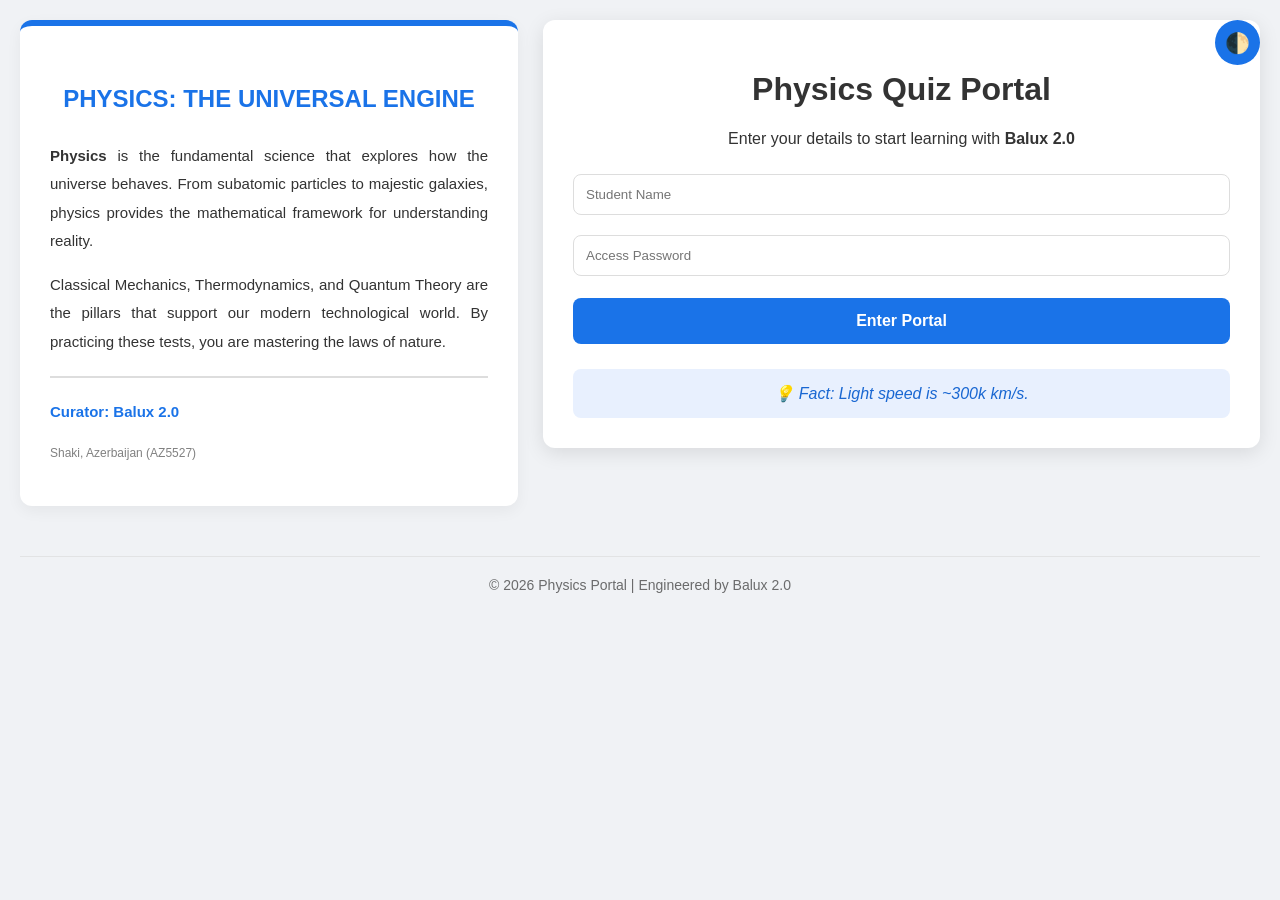
==== index.html @ 70d993e7 "index.html" ====
<!DOCTYPE html>
<html lang="en">
<head>
    <meta charset="UTF-8">
    <meta name="viewport" content="width=device-width, initial-scale=1.0">
    <title>Physics Education Portal | Interactive Learning by Balux 2.0</title>
    
    <!-- Google AdSense -->
    <script async src="https://pagead2.googlesyndication.com/pagead/js/adsbygoogle.js?client=ca-pub-9703596160659929" crossorigin="anonymous"></script>

    <style>
        :root { --bg: #f0f2f5; --container-bg: #ffffff; --text: #333; --primary: #1a73e8; --card: #f8f9fa; --border: #ddd; --success: #2e7d32; --danger: #d32f2f; }
        .dark-mode { --bg: #121212; --container-bg: #1e1e1e; --text: #e0e0e0; --primary: #8ab4f8; --card: #2d2d2d; --border: #444; }

        body { font-family: 'Segoe UI', Tahoma, Geneva, Verdana, sans-serif; margin: 0; background-color: var(--bg); color: var(--text); display: flex; flex-direction: column; align-items: center; padding: 20px; transition: 0.3s; }
        
        .main-wrapper { display: flex; flex-direction: row; gap: 25px; max-width: 1300px; width: 100%; align-items: flex-start; }
        
        /* Genişləndirilmiş sidebar */
        .essay-sidebar { flex: 1.2; background: var(--container-bg); padding: 30px; border-radius: 12px; box-shadow: 0 5px 15px rgba(0,0,0,0.05); border-top: 6px solid var(--primary); font-size: 15px; line-height: 1.9; text-align: justify; }
        .essay-sidebar h2 { color: var(--primary); font-size: 24px; text-align: center; margin-bottom: 20px; text-transform: uppercase; }

        .container { flex: 1.8; background: var(--container-bg); padding: 30px; border-radius: 12px; box-shadow: 0 5px 20px rgba(0,0,0,0.1); text-align: center; }

        @media (max-width: 1000px) { .main-wrapper { flex-direction: column; } .essay-sidebar, .container { width: 100%; } }

        input, select { width: 100%; padding: 12px; margin: 10px 0; border: 1px solid var(--border); border-radius: 8px; box-sizing: border-box; background: var(--container-bg); color: var(--text); }
        .btn-style { width: 100%; padding: 14px; border: none; border-radius: 8px; cursor: pointer; font-weight: bold; margin-top: 12px; transition: 0.3s; font-size: 16px; }
        .btn-primary { background-color: var(--primary); color: white; }
        .btn-danger { background-color: var(--danger) !important; color: white; }
        .btn-success { background-color: var(--success) !important; color: white; }
        
        .btn-dark { position: fixed; top: 20px; right: 20px; width: 45px; height: 45px; border-radius: 50%; border: none; cursor: pointer; background: var(--primary); color: white; font-size: 20px; z-index: 1001; }

        /* Variantların düzəldilmiş dizaynı */
        .question { background: var(--card); padding: 20px; border-radius: 10px; margin-bottom: 20px; border-left: 5px solid var(--primary); text-align: left; }
        .option-row { display: block; position: relative; padding: 12px 15px 12px 45px; margin-bottom: 10px; cursor: pointer; border-radius: 8px; border: 1px solid var(--border); transition: 0.2s; background: var(--container-bg); }
        .option-row:hover { background: rgba(26, 115, 232, 0.05); border-color: var(--primary); }
        .option-row input { position: absolute; opacity: 0; cursor: pointer; height: 0; width: 0; }
        
        /* Custom radio düymə */
        .checkmark { position: absolute; top: 12px; left: 15px; height: 20px; width: 20px; background-color: #eee; border-radius: 50%; border: 1px solid #ccc; }
        .option-row:hover input ~ .checkmark { background-color: #ccc; }
        .option-row input:checked ~ .checkmark { background-color: var(--primary); border-color: var(--primary); }
        .checkmark:after { content: ""; position: absolute; display: none; left: 6px; top: 3px; width: 5px; height: 10px; border: solid white; border-width: 0 2px 2px 0; transform: rotate(45deg); }
        .option-row input:checked ~ .checkmark:after { display: block; }

        /* Nəticə rəngləri */
        .correct-opt { background-color: #c8e6c9 !important; border-color: var(--success) !important; color: #1b5e20 !important; }
        .wrong-opt { background-color: #ffcdd2 !important; border-color: var(--danger) !important; color: #b71c1c !important; }

        .daily-fact-box { margin-top: 25px; padding: 15px; background: #e8f0fe; border-radius: 8px; color: #1967d2; font-style: italic; }
        footer { margin-top: 50px; text-align: center; font-size: 14px; opacity: 0.7; padding: 20px 0; border-top: 1px solid var(--border); width: 100%; }
    </style>
</head>
<body>

<button class="btn-dark" onclick="toggleDarkMode()">🌓</button>

<div class="main-wrapper">
    <aside class="essay-sidebar">
        <h2>Physics: The Universal Engine</h2>
        <p><strong>Physics</strong> is the fundamental science that explores how the universe behaves. From subatomic particles to majestic galaxies, physics provides the mathematical framework for understanding reality.</p>
        <p>Classical Mechanics, Thermodynamics, and Quantum Theory are the pillars that support our modern technological world. By practicing these tests, you are mastering the laws of nature.</p>
        <hr style="border: 0.5px solid var(--border); margin: 20px 0;">
        <p style="font-weight: bold; color: var(--primary);">Curator: Balux 2.0</p>
        <p style="font-size: 12px; color: gray;">Shaki, Azerbaijan (AZ5527)</p>
    </aside>

    <main class="container">
        <div id="maintenanceMode" style="display:none; padding: 25px; border: 2px solid var(--danger); border-radius: 10px; background: #fff5f5; margin-bottom: 20px;">
            <h1 style="color: var(--danger);">System Maintenance</h1>
            <p>Access is restricted. Balux 2.0 is updating the database.</p>
        </div>

        <div id="loginSection">
            <h1>Physics Quiz Portal</h1>
            <p>Enter your details to start learning with <strong>Balux 2.0</strong></p>
            <input type="text" id="username" placeholder="Student Name">
            <input type="password" id="password" placeholder="Access Password">
            <button onclick="handleLogin()" class="btn-style btn-primary">Enter Portal</button>
            <div id="dailyFact" class="daily-fact-box">💡 Loading scientific fact...</div>
        </div>

        <div id="adminPanel" style="display:none;">
            <h2>Admin Dashboard</h2>
            <button id="siteToggleBtn" onclick="toggleSiteStatus()" class="btn-style">Syncing...</button>
            <table>
                <thead><tr><th>Student</th><th>Score</th><th>Date</th></tr></thead>
                <tbody id="resultsBody"></tbody>
            </table>
            <button onclick="location.reload()" class="btn-style">Log Out</button>
        </div>

        <div id="userPanel" style="display:none;">
            <h2 id="welcomeUser"></h2>
            <select id="classSelect" onchange="loadQuiz(this.value)">
                <option value="sinif7_fizika.json">7th Grade Physics</option>
                <option value="sinif8_fizika.json">8th Grade Physics</option>
            </select>
            <div id="quizArea"></div>
            <button id="finishBtn" onclick="finishQuiz()" class="btn-style btn-primary" style="display:none;">Submit Answers</button>
            <div id="userResult"></div>
            <button onclick="location.reload()" class="btn-style">Exit</button>
        </div>
    </main>
</div>

<footer>© 2026 Physics Portal | Engineered by Balux 2.0</footer>

<script>
    const dbURL = "https://fizikatesti-7fb62-default-rtdb.firebaseio.com/";
    const facts = ["Light speed is ~300k km/s.", "Sound is 4x faster in water than air.", "Absolute zero is -273.15°C."];
    let isSiteClosed = false, currentUser = "", currentQuizData = [];

    function setDailyFact() { document.getElementById('dailyFact').innerText = "💡 Fact: " + facts[Math.floor(Math.random() * facts.length)]; }

    async function updateStatusUI() {
        try {
            const r = await fetch(dbURL + "status.json");
            const data = await r.json();
            if (data !== null) isSiteClosed = data;
            const btn = document.getElementById('siteToggleBtn');
            if (btn) {
                btn.innerText = isSiteClosed ? "Open Site" : "Close Site (Maintenance)";
                btn.className = isSiteClosed ? "btn-style btn-success" : "btn-style btn-danger";
            }
        } catch (e) {}
    }

    async function toggleSiteStatus() {
        const nextStatus = !isSiteClosed;
        try {
            await fetch(dbURL + "status.json", { method: 'PUT', body: JSON.stringify(nextStatus) });
            isSiteClosed = nextStatus;
            updateStatusUI();
        } catch (e) { alert("Error!"); }
    }

    async function handleLogin() {
        const u = document.getElementById('username').value.trim(), p = document.getElementById('password').value;
        const r = await fetch(dbURL + "status.json"); isSiteClosed = await r.json();
        if (u === "ebalux" && p === "12345") {
            document.getElementById('loginSection').style.display = 'none';
            document.getElementById('adminPanel').style.display = 'block';
            updateStatusUI(); showAdmin();
        } else if (u !== "") {
            if (isSiteClosed) {
                document.getElementById('loginSection').style.display = 'none';
                document.getElementById('maintenanceMode').style.display = 'block';
            } else {
                currentUser = u;
                document.getElementById('loginSection').style.display = 'none';
                document.getElementById('userPanel').style.display = 'block';
                document.getElementById('welcomeUser').innerText = "Welcome, " + u;
                loadQuiz("sinif7_fizika.json");
            }
        }
    }

    async function showAdmin() {
        const r = await fetch(dbURL + "results.json"), d = await r.json(), b = document.getElementById('resultsBody');
        b.innerHTML = ""; if(d) Object.keys(d).reverse().forEach(k => {
            b.innerHTML += `<tr><td>${d[k].name}</td><td>${d[k].score}</td><td>${d[k].date}</td></tr>`;
        });
    }

    function loadQuiz(file) {
        fetch(file).then(r => r.json()).then(data => {
            currentQuizData = data;
            document.getElementById('quizArea').innerHTML = data.map((q, i) => `
                <div class="question">
                    <p><strong>Q${i+1}:</strong> ${q.question}</p>
                    ${q.options.map((opt, oi) => `
                        <label class="option-row" id="l-q${i}-o${oi}">
                            <input type="radio" name="q${i}" value="${opt}">
                            <span class="checkmark"></span>
                            ${opt}
                        </label>`).join('')}
                </div>`).join('');
            document.getElementById('finishBtn').style.display = 'block';
        });
    }

    async function finishQuiz() {
        let correct = 0;
        currentQuizData.forEach((q, i) => {
            const sel = document.querySelector(`input[name="q${i}"]:checked`);
            q.options.forEach((opt, oi) => {
                const lb = document.getElementById(`l-q${i}-o${oi}`);
                if (opt === q.correctAnswer) lb.classList.add('correct-opt');
                if (sel && sel.value === opt && sel.value !== q.correctAnswer) lb.classList.add('wrong-opt');
            });
            if (sel && sel.value === q.correctAnswer) correct++;
        });
        const res = correct + " / " + currentQuizData.length;
        document.getElementById('userResult').innerHTML = `<h3>Score: ${res}</h3>`;
        await fetch(dbURL + "results.json", { method: 'POST', body: JSON.stringify({ name: currentUser, score: res, date: new Date().toLocaleString() }) });
        document.getElementById('finishBtn').style.display = 'none';
    }

    function toggleDarkMode() { document.body.classList.toggle('dark-mode'); }
    setDailyFact(); updateStatusUI();
</script>
</body>
</html>
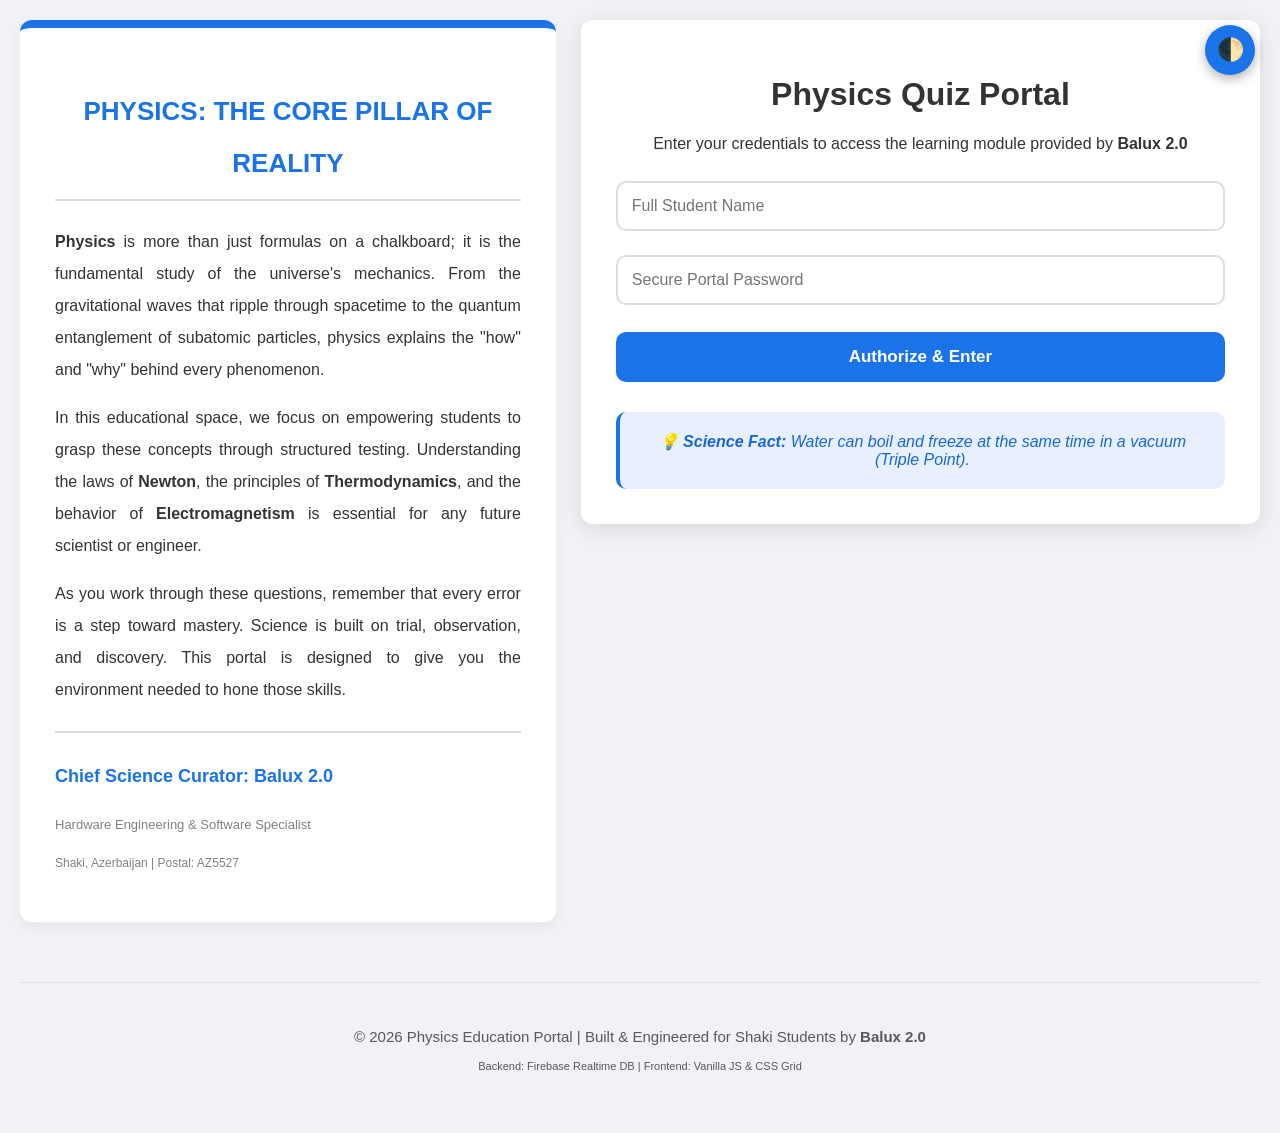
==== commit bf35b90d: "index.html" ====
--- a/index.html
+++ b/index.html
@@ -9,48 +9,214 @@
     <script async src="https://pagead2.googlesyndication.com/pagead/js/adsbygoogle.js?client=ca-pub-9703596160659929" crossorigin="anonymous"></script>
 
     <style>
-        :root { --bg: #f0f2f5; --container-bg: #ffffff; --text: #333; --primary: #1a73e8; --card: #f8f9fa; --border: #ddd; --success: #2e7d32; --danger: #d32f2f; }
-        .dark-mode { --bg: #121212; --container-bg: #1e1e1e; --text: #e0e0e0; --primary: #8ab4f8; --card: #2d2d2d; --border: #444; }
-
-        body { font-family: 'Segoe UI', Tahoma, Geneva, Verdana, sans-serif; margin: 0; background-color: var(--bg); color: var(--text); display: flex; flex-direction: column; align-items: center; padding: 20px; transition: 0.3s; }
-        
-        .main-wrapper { display: flex; flex-direction: row; gap: 25px; max-width: 1300px; width: 100%; align-items: flex-start; }
-        
-        /* Genişləndirilmiş sidebar */
-        .essay-sidebar { flex: 1.2; background: var(--container-bg); padding: 30px; border-radius: 12px; box-shadow: 0 5px 15px rgba(0,0,0,0.05); border-top: 6px solid var(--primary); font-size: 15px; line-height: 1.9; text-align: justify; }
-        .essay-sidebar h2 { color: var(--primary); font-size: 24px; text-align: center; margin-bottom: 20px; text-transform: uppercase; }
-
-        .container { flex: 1.8; background: var(--container-bg); padding: 30px; border-radius: 12px; box-shadow: 0 5px 20px rgba(0,0,0,0.1); text-align: center; }
-
-        @media (max-width: 1000px) { .main-wrapper { flex-direction: column; } .essay-sidebar, .container { width: 100%; } }
-
-        input, select { width: 100%; padding: 12px; margin: 10px 0; border: 1px solid var(--border); border-radius: 8px; box-sizing: border-box; background: var(--container-bg); color: var(--text); }
-        .btn-style { width: 100%; padding: 14px; border: none; border-radius: 8px; cursor: pointer; font-weight: bold; margin-top: 12px; transition: 0.3s; font-size: 16px; }
+        :root { 
+            --bg: #f0f2f5; 
+            --container-bg: #ffffff; 
+            --text: #333; 
+            --primary: #1a73e8; 
+            --card: #f8f9fa; 
+            --border: #ddd; 
+            --success: #2e7d32; 
+            --danger: #d32f2f; 
+        }
+        .dark-mode { 
+            --bg: #121212; 
+            --container-bg: #1e1e1e; 
+            --text: #e0e0e0; 
+            --primary: #8ab4f8; 
+            --card: #2d2d2d; 
+            --border: #444; 
+        }
+
+        body { 
+            font-family: 'Segoe UI', Tahoma, Geneva, Verdana, sans-serif; 
+            margin: 0; 
+            background-color: var(--bg); 
+            color: var(--text); 
+            display: flex; 
+            flex-direction: column; 
+            align-items: center; 
+            padding: 20px; 
+            transition: 0.3s; 
+        }
+        
+        .main-wrapper { 
+            display: flex; 
+            flex-direction: row; 
+            gap: 25px; 
+            max-width: 1400px; 
+            width: 100%; 
+            align-items: flex-start; 
+        }
+        
+        /* Uzadılmış Sidebar Paneli */
+        .essay-sidebar { 
+            flex: 1.3; 
+            background: var(--container-bg); 
+            padding: 35px; 
+            border-radius: 12px; 
+            box-shadow: 0 5px 15px rgba(0,0,0,0.05); 
+            border-top: 8px solid var(--primary); 
+            font-size: 16px; 
+            line-height: 2.0; 
+            text-align: justify; 
+        }
+        .essay-sidebar h2 { 
+            color: var(--primary); 
+            font-size: 26px; 
+            text-align: center; 
+            margin-bottom: 25px; 
+            text-transform: uppercase; 
+            border-bottom: 2px solid var(--border);
+            padding-bottom: 10px;
+        }
+
+        .container { 
+            flex: 1.7; 
+            background: var(--container-bg); 
+            padding: 35px; 
+            border-radius: 12px; 
+            box-shadow: 0 5px 25px rgba(0,0,0,0.1); 
+            text-align: center; 
+        }
+
+        @media (max-width: 1100px) { 
+            .main-wrapper { flex-direction: column; align-items: center; } 
+            .essay-sidebar, .container { width: 100%; box-sizing: border-box; } 
+        }
+
+        input, select { 
+            width: 100%; 
+            padding: 14px; 
+            margin: 12px 0; 
+            border: 2px solid var(--border); 
+            border-radius: 10px; 
+            box-sizing: border-box; 
+            background: var(--container-bg); 
+            color: var(--text); 
+            font-size: 16px;
+        }
+        .btn-style { 
+            width: 100%; 
+            padding: 15px; 
+            border: none; 
+            border-radius: 10px; 
+            cursor: pointer; 
+            font-weight: bold; 
+            margin-top: 15px; 
+            transition: 0.3s; 
+            font-size: 17px; 
+        }
         .btn-primary { background-color: var(--primary); color: white; }
+        .btn-primary:hover { background-color: #1557b0; }
         .btn-danger { background-color: var(--danger) !important; color: white; }
         .btn-success { background-color: var(--success) !important; color: white; }
         
-        .btn-dark { position: fixed; top: 20px; right: 20px; width: 45px; height: 45px; border-radius: 50%; border: none; cursor: pointer; background: var(--primary); color: white; font-size: 20px; z-index: 1001; }
-
-        /* Variantların düzəldilmiş dizaynı */
-        .question { background: var(--card); padding: 20px; border-radius: 10px; margin-bottom: 20px; border-left: 5px solid var(--primary); text-align: left; }
-        .option-row { display: block; position: relative; padding: 12px 15px 12px 45px; margin-bottom: 10px; cursor: pointer; border-radius: 8px; border: 1px solid var(--border); transition: 0.2s; background: var(--container-bg); }
-        .option-row:hover { background: rgba(26, 115, 232, 0.05); border-color: var(--primary); }
-        .option-row input { position: absolute; opacity: 0; cursor: pointer; height: 0; width: 0; }
-        
-        /* Custom radio düymə */
-        .checkmark { position: absolute; top: 12px; left: 15px; height: 20px; width: 20px; background-color: #eee; border-radius: 50%; border: 1px solid #ccc; }
-        .option-row:hover input ~ .checkmark { background-color: #ccc; }
-        .option-row input:checked ~ .checkmark { background-color: var(--primary); border-color: var(--primary); }
-        .checkmark:after { content: ""; position: absolute; display: none; left: 6px; top: 3px; width: 5px; height: 10px; border: solid white; border-width: 0 2px 2px 0; transform: rotate(45deg); }
+        .btn-dark { 
+            position: fixed; 
+            top: 25px; 
+            right: 25px; 
+            width: 50px; 
+            height: 50px; 
+            border-radius: 50%; 
+            border: none; 
+            cursor: pointer; 
+            background: var(--primary); 
+            color: white; 
+            font-size: 22px; 
+            z-index: 1001; 
+            box-shadow: 0 4px 12px rgba(0,0,0,0.3);
+        }
+
+        /* Sualların və Variantların Görünüşü */
+        .question { 
+            background: var(--card); 
+            padding: 25px; 
+            border-radius: 12px; 
+            margin-bottom: 25px; 
+            border-left: 6px solid var(--primary); 
+            text-align: left; 
+            box-shadow: 0 2px 8px rgba(0,0,0,0.05);
+        }
+        .option-row { 
+            display: block; 
+            position: relative; 
+            padding: 15px 15px 15px 50px; 
+            margin-bottom: 12px; 
+            cursor: pointer; 
+            border-radius: 10px; 
+            border: 2px solid var(--border); 
+            transition: 0.2s all ease; 
+            background: var(--container-bg); 
+            font-size: 16px;
+        }
+        .option-row:hover { 
+            background: rgba(26, 115, 232, 0.08); 
+            border-color: var(--primary); 
+        }
+        .option-row input { 
+            position: absolute; 
+            opacity: 0; 
+            cursor: pointer; 
+        }
+        
+        .checkmark { 
+            position: absolute; 
+            top: 15px; 
+            left: 15px; 
+            height: 22px; 
+            width: 22px; 
+            background-color: #eee; 
+            border-radius: 50%; 
+            border: 2px solid #ccc; 
+        }
+        .option-row input:checked ~ .checkmark { 
+            background-color: var(--primary); 
+            border-color: var(--primary); 
+        }
+        .checkmark:after { 
+            content: ""; 
+            position: absolute; 
+            display: none; 
+            left: 7px; 
+            top: 3px; 
+            width: 5px; 
+            height: 10px; 
+            border: solid white; 
+            border-width: 0 2px 2px 0; 
+            transform: rotate(45deg); 
+        }
         .option-row input:checked ~ .checkmark:after { display: block; }
 
         /* Nəticə rəngləri */
-        .correct-opt { background-color: #c8e6c9 !important; border-color: var(--success) !important; color: #1b5e20 !important; }
+        .correct-opt { background-color: #c8e6c9 !important; border-color: var(--success) !important; color: #1b5e20 !important; font-weight: bold; }
         .wrong-opt { background-color: #ffcdd2 !important; border-color: var(--danger) !important; color: #b71c1c !important; }
 
-        .daily-fact-box { margin-top: 25px; padding: 15px; background: #e8f0fe; border-radius: 8px; color: #1967d2; font-style: italic; }
-        footer { margin-top: 50px; text-align: center; font-size: 14px; opacity: 0.7; padding: 20px 0; border-top: 1px solid var(--border); width: 100%; }
+        .daily-fact-box { 
+            margin-top: 30px; 
+            padding: 20px; 
+            background: #e8f0fe; 
+            border-radius: 10px; 
+            color: #1967d2; 
+            font-style: italic; 
+            border-left: 4px solid var(--primary);
+            font-weight: 500;
+        }
+        .dark-mode .daily-fact-box { background: #174ea6; color: #e8f0fe; }
+
+        table { width: 100%; border-collapse: collapse; margin-top: 25px; background: var(--card); border-radius: 10px; overflow: hidden; }
+        th, td { padding: 15px; border-bottom: 1px solid var(--border); text-align: left; }
+        th { background: var(--primary); color: white; }
+
+        footer { 
+            margin-top: 60px; 
+            text-align: center; 
+            font-size: 15px; 
+            opacity: 0.8; 
+            padding: 30px 0; 
+            border-top: 1px solid var(--border); 
+            width: 100%; 
+        }
     </style>
 </head>
 <body>
@@ -59,118 +225,181 @@
 
 <div class="main-wrapper">
     <aside class="essay-sidebar">
-        <h2>Physics: The Universal Engine</h2>
-        <p><strong>Physics</strong> is the fundamental science that explores how the universe behaves. From subatomic particles to majestic galaxies, physics provides the mathematical framework for understanding reality.</p>
-        <p>Classical Mechanics, Thermodynamics, and Quantum Theory are the pillars that support our modern technological world. By practicing these tests, you are mastering the laws of nature.</p>
-        <hr style="border: 0.5px solid var(--border); margin: 20px 0;">
-        <p style="font-weight: bold; color: var(--primary);">Curator: Balux 2.0</p>
-        <p style="font-size: 12px; color: gray;">Shaki, Azerbaijan (AZ5527)</p>
+        <h2>Physics: The Core Pillar of Reality</h2>
+        <p><strong>Physics</strong> is more than just formulas on a chalkboard; it is the fundamental study of the universe's mechanics. From the gravitational waves that ripple through spacetime to the quantum entanglement of subatomic particles, physics explains the "how" and "why" behind every phenomenon.</p>
+        
+        <p>In this educational space, we focus on empowering students to grasp these concepts through structured testing. Understanding the laws of <strong>Newton</strong>, the principles of <strong>Thermodynamics</strong>, and the behavior of <strong>Electromagnetism</strong> is essential for any future scientist or engineer.</p>
+        
+        <p>As you work through these questions, remember that every error is a step toward mastery. Science is built on trial, observation, and discovery. This portal is designed to give you the environment needed to hone those skills.</p>
+        
+        <hr style="border: 0.5px solid var(--border); margin: 25px 0;">
+        <p style="font-weight: bold; color: var(--primary); font-size: 18px;">Chief Science Curator: Balux 2.0</p>
+        <p style="font-size: 13px; color: gray;">Hardware Engineering & Software Specialist</p>
+        <p style="font-size: 12px; color: gray;">Shaki, Azerbaijan | Postal: AZ5527</p>
     </aside>
 
     <main class="container">
-        <div id="maintenanceMode" style="display:none; padding: 25px; border: 2px solid var(--danger); border-radius: 10px; background: #fff5f5; margin-bottom: 20px;">
-            <h1 style="color: var(--danger);">System Maintenance</h1>
-            <p>Access is restricted. Balux 2.0 is updating the database.</p>
+        <!-- Maintenance Mesajı -->
+        <div id="maintenanceMode" style="display:none; padding: 30px; border: 3px solid var(--danger); border-radius: 12px; background: #fff5f5; margin-bottom: 25px;">
+            <h1 style="color: var(--danger);">System Under Maintenance</h1>
+            <p>Access is temporarily restricted while <strong>Balux 2.0</strong> performs critical updates to the core database. Please try again shortly.</p>
         </div>
 
+        <!-- Login Bölməsi -->
         <div id="loginSection">
             <h1>Physics Quiz Portal</h1>
-            <p>Enter your details to start learning with <strong>Balux 2.0</strong></p>
-            <input type="text" id="username" placeholder="Student Name">
-            <input type="password" id="password" placeholder="Access Password">
-            <button onclick="handleLogin()" class="btn-style btn-primary">Enter Portal</button>
-            <div id="dailyFact" class="daily-fact-box">💡 Loading scientific fact...</div>
+            <p>Enter your credentials to access the learning module provided by <strong>Balux 2.0</strong></p>
+            <input type="text" id="username" placeholder="Full Student Name">
+            <input type="password" id="password" placeholder="Secure Portal Password">
+            <button onclick="handleLogin()" class="btn-style btn-primary">Authorize & Enter</button>
+            <div id="dailyFact" class="daily-fact-box">💡 Analyzing scientific logs...</div>
         </div>
 
+        <!-- Admin Paneli -->
         <div id="adminPanel" style="display:none;">
-            <h2>Admin Dashboard</h2>
-            <button id="siteToggleBtn" onclick="toggleSiteStatus()" class="btn-style">Syncing...</button>
-            <table>
-                <thead><tr><th>Student</th><th>Score</th><th>Date</th></tr></thead>
-                <tbody id="resultsBody"></tbody>
-            </table>
-            <button onclick="location.reload()" class="btn-style">Log Out</button>
+            <h2>Administrator Dashboard</h2>
+            <p>Control site visibility and monitor student results in real-time.</p>
+            <button id="siteToggleBtn" onclick="toggleSiteStatus()" class="btn-style">Connecting to Database...</button>
+            <div style="overflow-x:auto;">
+                <table>
+                    <thead><tr><th>Student Name</th><th>Final Score</th><th>Completion Date</th></tr></thead>
+                    <tbody id="resultsBody"></tbody>
+                </table>
+            </div>
+            <button onclick="location.reload()" class="btn-style">System Log Out</button>
         </div>
 
+        <!-- User Paneli -->
         <div id="userPanel" style="display:none;">
             <h2 id="welcomeUser"></h2>
+            <p>Select your grade level to begin the physics evaluation:</p>
             <select id="classSelect" onchange="loadQuiz(this.value)">
-                <option value="sinif7_fizika.json">7th Grade Physics</option>
-                <option value="sinif8_fizika.json">8th Grade Physics</option>
+                <option value="sinif7_fizika.json">7th Grade Physics - General Mechanics</option>
+                <option value="sinif8_fizika.json">8th Grade Physics - Heat and Energy</option>
+                <option value="sinif9_fizika.json">9th Grade Physics - Waves and Optics</option>
             </select>
             <div id="quizArea"></div>
-            <button id="finishBtn" onclick="finishQuiz()" class="btn-style btn-primary" style="display:none;">Submit Answers</button>
+            <button id="finishBtn" onclick="finishQuiz()" class="btn-style btn-primary" style="display:none;">Finalize & Submit Answers</button>
             <div id="userResult"></div>
-            <button onclick="location.reload()" class="btn-style">Exit</button>
+            <button onclick="location.reload()" class="btn-style">Exit Portal</button>
         </div>
     </main>
 </div>
 
-<footer>© 2026 Physics Portal | Engineered by Balux 2.0</footer>
+<footer>
+    <p>© 2026 Physics Education Portal | Built & Engineered for Shaki Students by <strong>Balux 2.0</strong></p>
+    <p style="font-size: 11px;">Backend: Firebase Realtime DB | Frontend: Vanilla JS & CSS Grid</p>
+</footer>
 
 <script>
     const dbURL = "https://fizikatesti-7fb62-default-rtdb.firebaseio.com/";
-    const facts = ["Light speed is ~300k km/s.", "Sound is 4x faster in water than air.", "Absolute zero is -273.15°C."];
-    let isSiteClosed = false, currentUser = "", currentQuizData = [];
-
-    function setDailyFact() { document.getElementById('dailyFact').innerText = "💡 Fact: " + facts[Math.floor(Math.random() * facts.length)]; }
-
+    const scienceFacts = [
+        "Light travels at a staggering 299,792,458 meters per second in a vacuum.",
+        "A single bolt of lightning contains enough energy to toast 100,000 slices of bread.",
+        "Absolute zero (-273.15°C) is the point where all molecular motion stops.",
+        "Venus is the hottest planet in our solar system, with a surface temp of 462°C.",
+        "Water can boil and freeze at the same time in a vacuum (Triple Point).",
+        "If you were to fly to the nearest star at light speed, it would take 4.2 years."
+    ];
+
+    let isSiteClosed = false; 
+    let currentUser = "";
+    let currentQuizData = [];
+
+    // Günlük məlumatları təyin et
+    function setDailyFact() {
+        const randomFact = scienceFacts[Math.floor(Math.random() * scienceFacts.length)];
+        document.getElementById('dailyFact').innerHTML = "<strong>💡 Science Fact:</strong> " + randomFact;
+    }
+
+    // "Open Site" / Status Yeniləmə Məntiqi (Düzəldildi)
     async function updateStatusUI() {
         try {
             const r = await fetch(dbURL + "status.json");
             const data = await r.json();
-            if (data !== null) isSiteClosed = data;
+            
+            // Əgər bazadan gələn məlumat null-dursa, saytı default olaraq AÇIQ saxla
+            isSiteClosed = (data === true);
+            
             const btn = document.getElementById('siteToggleBtn');
             if (btn) {
-                btn.innerText = isSiteClosed ? "Open Site" : "Close Site (Maintenance)";
+                btn.innerText = isSiteClosed ? "Unlock Site (Open)" : "Lock Site (Maintenance)";
                 btn.className = isSiteClosed ? "btn-style btn-success" : "btn-style btn-danger";
             }
-        } catch (e) {}
+        } catch (e) {
+            console.error("Firebase Sync Error: Defaulting to Open.");
+            isSiteClosed = false;
+        }
     }
 
     async function toggleSiteStatus() {
         const nextStatus = !isSiteClosed;
+        const btn = document.getElementById('siteToggleBtn');
+        btn.innerText = "Processing Cloud Sync...";
+        
         try {
-            await fetch(dbURL + "status.json", { method: 'PUT', body: JSON.stringify(nextStatus) });
+            await fetch(dbURL + "status.json", { 
+                method: 'PUT', 
+                body: JSON.stringify(nextStatus) 
+            });
             isSiteClosed = nextStatus;
             updateStatusUI();
-        } catch (e) { alert("Error!"); }
+        } catch (e) {
+            alert("Database Error: Failed to update status.");
+            updateStatusUI();
+        }
     }
 
     async function handleLogin() {
-        const u = document.getElementById('username').value.trim(), p = document.getElementById('password').value;
-        const r = await fetch(dbURL + "status.json"); isSiteClosed = await r.json();
+        const u = document.getElementById('username').value.trim();
+        const p = document.getElementById('password').value;
+
+        // Login anında statusu yoxla
+        try {
+            const r = await fetch(dbURL + "status.json");
+            isSiteClosed = await r.json();
+        } catch(e) {}
+
         if (u === "ebalux" && p === "12345") {
             document.getElementById('loginSection').style.display = 'none';
             document.getElementById('adminPanel').style.display = 'block';
-            updateStatusUI(); showAdmin();
+            updateStatusUI();
+            showAdmin();
         } else if (u !== "") {
-            if (isSiteClosed) {
+            if (isSiteClosed === true) {
                 document.getElementById('loginSection').style.display = 'none';
                 document.getElementById('maintenanceMode').style.display = 'block';
             } else {
                 currentUser = u;
                 document.getElementById('loginSection').style.display = 'none';
                 document.getElementById('userPanel').style.display = 'block';
-                document.getElementById('welcomeUser').innerText = "Welcome, " + u;
+                document.getElementById('welcomeUser').innerText = "Authorized: Welcome, " + u;
                 loadQuiz("sinif7_fizika.json");
             }
+        } else {
+            alert("Please enter your name!");
         }
     }
 
     async function showAdmin() {
-        const r = await fetch(dbURL + "results.json"), d = await r.json(), b = document.getElementById('resultsBody');
-        b.innerHTML = ""; if(d) Object.keys(d).reverse().forEach(k => {
-            b.innerHTML += `<tr><td>${d[k].name}</td><td>${d[k].score}</td><td>${d[k].date}</td></tr>`;
-        });
+        const r = await fetch(dbURL + "results.json");
+        const d = await r.json();
+        const b = document.getElementById('resultsBody');
+        b.innerHTML = "";
+        if(d) {
+            Object.keys(d).reverse().forEach(k => {
+                b.innerHTML += `<tr><td>${d[k].name}</td><td>${d[k].score}</td><td>${d[k].date}</td></tr>`;
+            });
+        }
     }
 
     function loadQuiz(file) {
         fetch(file).then(r => r.json()).then(data => {
             currentQuizData = data;
-            document.getElementById('quizArea').innerHTML = data.map((q, i) => `
+            const area = document.getElementById('quizArea');
+            area.innerHTML = data.map((q, i) => `
                 <div class="question">
-                    <p><strong>Q${i+1}:</strong> ${q.question}</p>
+                    <p><strong>Question ${i+1}:</strong> ${q.question}</p>
                     ${q.options.map((opt, oi) => `
                         <label class="option-row" id="l-q${i}-o${oi}">
                             <input type="radio" name="q${i}" value="${opt}">
@@ -179,7 +408,8 @@
                         </label>`).join('')}
                 </div>`).join('');
             document.getElementById('finishBtn').style.display = 'block';
-        });
+            document.getElementById('userResult').innerHTML = "";
+        }).catch(err => alert("Quiz data file not found!"));
     }
 
     async function finishQuiz() {
@@ -193,14 +423,30 @@
             });
             if (sel && sel.value === q.correctAnswer) correct++;
         });
-        const res = correct + " / " + currentQuizData.length;
-        document.getElementById('userResult').innerHTML = `<h3>Score: ${res}</h3>`;
-        await fetch(dbURL + "results.json", { method: 'POST', body: JSON.stringify({ name: currentUser, score: res, date: new Date().toLocaleString() }) });
+        
+        const finalScore = correct + " / " + currentQuizData.length;
+        document.getElementById('userResult').innerHTML = `
+            <div style="margin-top:20px; padding:20px; background:var(--card); border-radius:10px;">
+                <h2 style="color:var(--primary);">Evaluation Complete!</h2>
+                <p style="font-size:24px;">Your Final Result: <strong>${finalScore}</strong></p>
+            </div>`;
+        
+        await fetch(dbURL + "results.json", { 
+            method: 'POST', 
+            body: JSON.stringify({ 
+                name: currentUser, 
+                score: finalScore, 
+                date: new Date().toLocaleString() 
+            }) 
+        });
         document.getElementById('finishBtn').style.display = 'none';
     }
 
     function toggleDarkMode() { document.body.classList.toggle('dark-mode'); }
-    setDailyFact(); updateStatusUI();
+    
+    // Açılış icraları
+    setDailyFact();
+    updateStatusUI();
 </script>
 </body>
 </html>
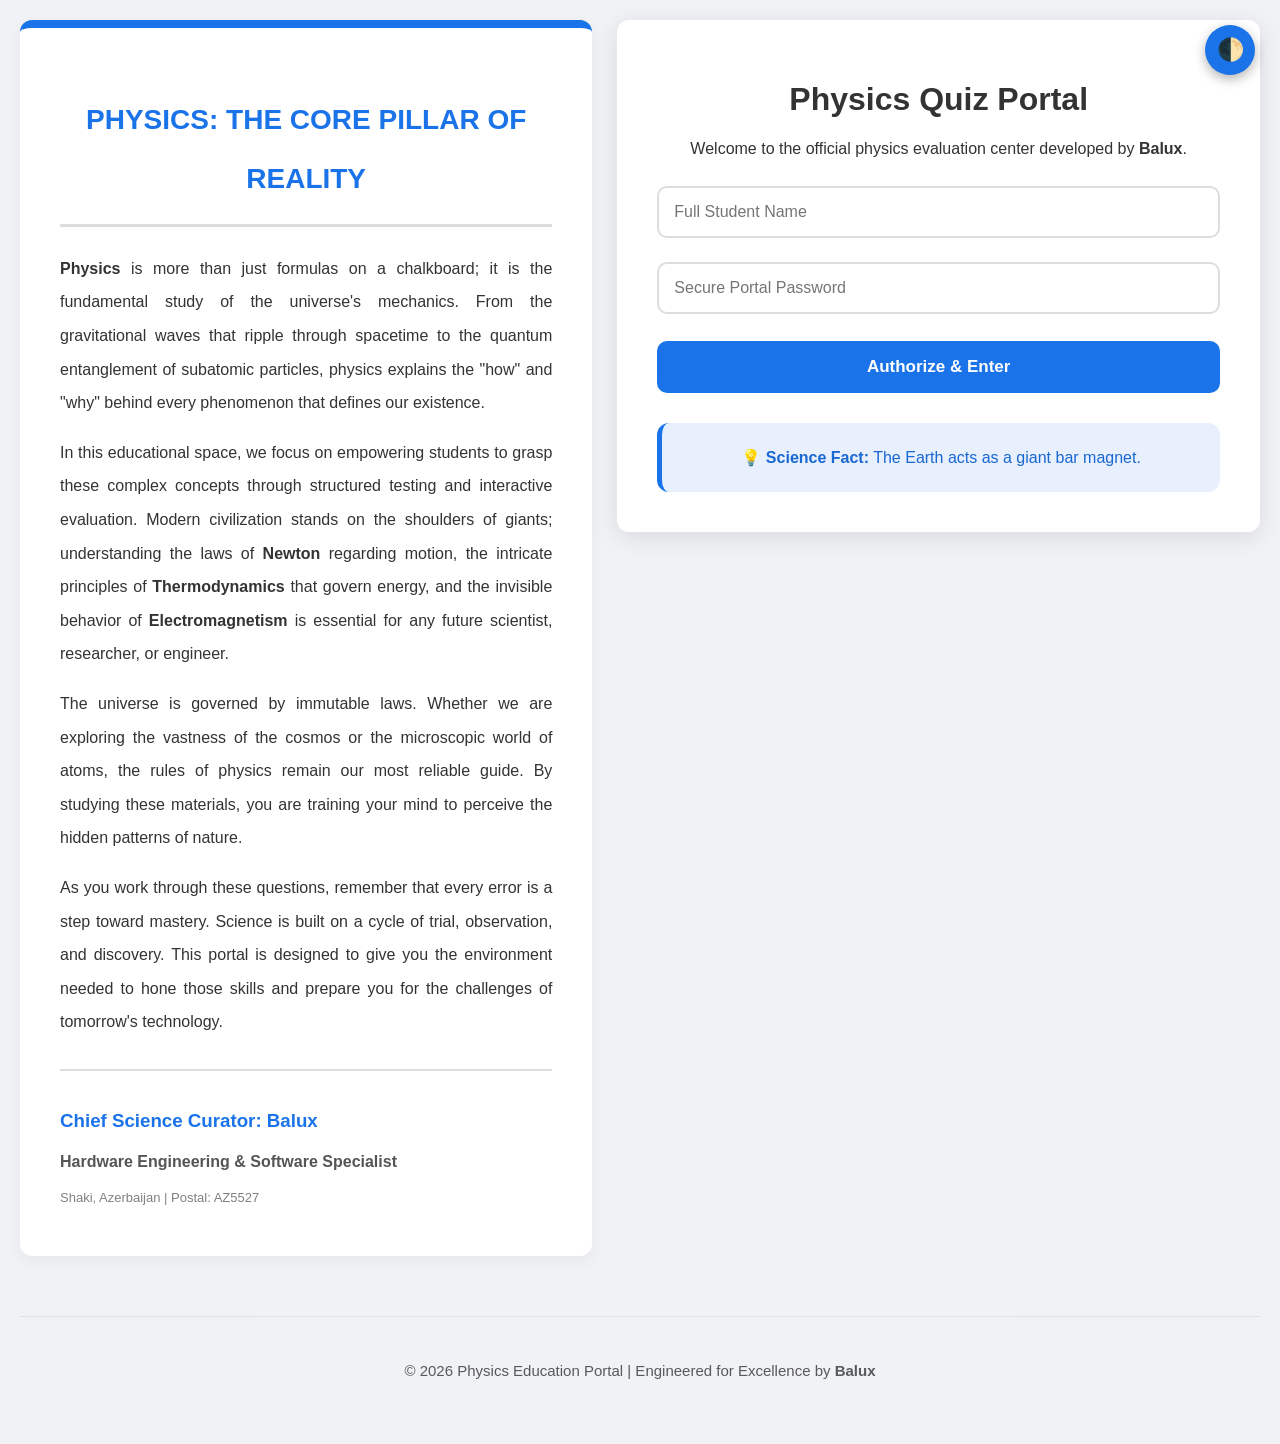
==== commit 8614c054: "index.html" ====
--- a/index.html
+++ b/index.html
@@ -3,7 +3,7 @@
 <head>
     <meta charset="UTF-8">
     <meta name="viewport" content="width=device-width, initial-scale=1.0">
-    <title>Physics Education Portal | Interactive Learning by Balux 2.0</title>
+    <title>Physics Education Portal | Interactive Learning by Balux</title>
     
     <!-- Google AdSense -->
     <script async src="https://pagead2.googlesyndication.com/pagead/js/adsbygoogle.js?client=ca-pub-9703596160659929" crossorigin="anonymous"></script>
@@ -44,179 +44,102 @@
             display: flex; 
             flex-direction: row; 
             gap: 25px; 
-            max-width: 1400px; 
+            max-width: 1500px; 
             width: 100%; 
             align-items: flex-start; 
         }
         
-        /* Uzadılmış Sidebar Paneli */
+        /* Uzadılmış Sidebar Paneli (image_76ceb7.png əsasında) */
         .essay-sidebar { 
-            flex: 1.3; 
+            flex: 1.4; 
             background: var(--container-bg); 
-            padding: 35px; 
+            padding: 40px; 
             border-radius: 12px; 
             box-shadow: 0 5px 15px rgba(0,0,0,0.05); 
             border-top: 8px solid var(--primary); 
             font-size: 16px; 
-            line-height: 2.0; 
+            line-height: 2.1; 
             text-align: justify; 
         }
         .essay-sidebar h2 { 
             color: var(--primary); 
-            font-size: 26px; 
+            font-size: 28px; 
             text-align: center; 
             margin-bottom: 25px; 
             text-transform: uppercase; 
-            border-bottom: 2px solid var(--border);
-            padding-bottom: 10px;
+            border-bottom: 3px solid var(--border);
+            padding-bottom: 15px;
         }
 
         .container { 
-            flex: 1.7; 
+            flex: 1.6; 
             background: var(--container-bg); 
-            padding: 35px; 
+            padding: 40px; 
             border-radius: 12px; 
             box-shadow: 0 5px 25px rgba(0,0,0,0.1); 
             text-align: center; 
         }
 
-        @media (max-width: 1100px) { 
+        @media (max-width: 1150px) { 
             .main-wrapper { flex-direction: column; align-items: center; } 
             .essay-sidebar, .container { width: 100%; box-sizing: border-box; } 
         }
 
         input, select { 
-            width: 100%; 
-            padding: 14px; 
-            margin: 12px 0; 
-            border: 2px solid var(--border); 
-            border-radius: 10px; 
-            box-sizing: border-box; 
-            background: var(--container-bg); 
-            color: var(--text); 
-            font-size: 16px;
+            width: 100%; padding: 15px; margin: 12px 0; border: 2px solid var(--border); 
+            border-radius: 10px; box-sizing: border-box; background: var(--container-bg); 
+            color: var(--text); font-size: 16px;
         }
         .btn-style { 
-            width: 100%; 
-            padding: 15px; 
-            border: none; 
-            border-radius: 10px; 
-            cursor: pointer; 
-            font-weight: bold; 
-            margin-top: 15px; 
-            transition: 0.3s; 
-            font-size: 17px; 
+            width: 100%; padding: 16px; border: none; border-radius: 10px; 
+            cursor: pointer; font-weight: bold; margin-top: 15px; transition: 0.3s; font-size: 17px; 
         }
         .btn-primary { background-color: var(--primary); color: white; }
-        .btn-primary:hover { background-color: #1557b0; }
         .btn-danger { background-color: var(--danger) !important; color: white; }
         .btn-success { background-color: var(--success) !important; color: white; }
         
         .btn-dark { 
-            position: fixed; 
-            top: 25px; 
-            right: 25px; 
-            width: 50px; 
-            height: 50px; 
-            border-radius: 50%; 
-            border: none; 
-            cursor: pointer; 
-            background: var(--primary); 
-            color: white; 
-            font-size: 22px; 
-            z-index: 1001; 
-            box-shadow: 0 4px 12px rgba(0,0,0,0.3);
-        }
-
-        /* Sualların və Variantların Görünüşü */
+            position: fixed; top: 25px; right: 25px; width: 50px; height: 50px; 
+            border-radius: 50%; border: none; cursor: pointer; background: var(--primary); 
+            color: white; font-size: 22px; z-index: 1001; box-shadow: 0 4px 12px rgba(0,0,0,0.3);
+        }
+
         .question { 
-            background: var(--card); 
-            padding: 25px; 
-            border-radius: 12px; 
-            margin-bottom: 25px; 
-            border-left: 6px solid var(--primary); 
-            text-align: left; 
-            box-shadow: 0 2px 8px rgba(0,0,0,0.05);
+            background: var(--card); padding: 25px; border-radius: 12px; margin-bottom: 25px; 
+            border-left: 6px solid var(--primary); text-align: left; box-shadow: 0 2px 8px rgba(0,0,0,0.05);
         }
         .option-row { 
-            display: block; 
-            position: relative; 
-            padding: 15px 15px 15px 50px; 
-            margin-bottom: 12px; 
-            cursor: pointer; 
-            border-radius: 10px; 
-            border: 2px solid var(--border); 
-            transition: 0.2s all ease; 
-            background: var(--container-bg); 
-            font-size: 16px;
-        }
-        .option-row:hover { 
-            background: rgba(26, 115, 232, 0.08); 
-            border-color: var(--primary); 
-        }
-        .option-row input { 
-            position: absolute; 
-            opacity: 0; 
-            cursor: pointer; 
-        }
+            display: block; position: relative; padding: 15px 15px 15px 50px; margin-bottom: 12px; 
+            cursor: pointer; border-radius: 10px; border: 2px solid var(--border); 
+            transition: 0.2s all ease; background: var(--container-bg); 
+        }
+        .option-row:hover { background: rgba(26, 115, 232, 0.08); border-color: var(--primary); }
+        .option-row input { position: absolute; opacity: 0; }
         
         .checkmark { 
-            position: absolute; 
-            top: 15px; 
-            left: 15px; 
-            height: 22px; 
-            width: 22px; 
-            background-color: #eee; 
-            border-radius: 50%; 
-            border: 2px solid #ccc; 
-        }
-        .option-row input:checked ~ .checkmark { 
-            background-color: var(--primary); 
-            border-color: var(--primary); 
-        }
+            position: absolute; top: 15px; left: 15px; height: 22px; width: 22px; 
+            background-color: #eee; border-radius: 50%; border: 2px solid #ccc; 
+        }
+        .option-row input:checked ~ .checkmark { background-color: var(--primary); border-color: var(--primary); }
         .checkmark:after { 
-            content: ""; 
-            position: absolute; 
-            display: none; 
-            left: 7px; 
-            top: 3px; 
-            width: 5px; 
-            height: 10px; 
-            border: solid white; 
-            border-width: 0 2px 2px 0; 
-            transform: rotate(45deg); 
+            content: ""; position: absolute; display: none; left: 7px; top: 3px; 
+            width: 5px; height: 10px; border: solid white; border-width: 0 2px 2px 0; transform: rotate(45deg); 
         }
         .option-row input:checked ~ .checkmark:after { display: block; }
 
-        /* Nəticə rəngləri */
         .correct-opt { background-color: #c8e6c9 !important; border-color: var(--success) !important; color: #1b5e20 !important; font-weight: bold; }
         .wrong-opt { background-color: #ffcdd2 !important; border-color: var(--danger) !important; color: #b71c1c !important; }
 
         .daily-fact-box { 
-            margin-top: 30px; 
-            padding: 20px; 
-            background: #e8f0fe; 
-            border-radius: 10px; 
-            color: #1967d2; 
-            font-style: italic; 
-            border-left: 4px solid var(--primary);
-            font-weight: 500;
-        }
-        .dark-mode .daily-fact-box { background: #174ea6; color: #e8f0fe; }
+            margin-top: 30px; padding: 25px; background: #e8f0fe; border-radius: 12px; 
+            color: #1967d2; border-left: 5px solid var(--primary); font-weight: 500;
+        }
 
         table { width: 100%; border-collapse: collapse; margin-top: 25px; background: var(--card); border-radius: 10px; overflow: hidden; }
         th, td { padding: 15px; border-bottom: 1px solid var(--border); text-align: left; }
         th { background: var(--primary); color: white; }
 
-        footer { 
-            margin-top: 60px; 
-            text-align: center; 
-            font-size: 15px; 
-            opacity: 0.8; 
-            padding: 30px 0; 
-            border-top: 1px solid var(--border); 
-            width: 100%; 
-        }
+        footer { margin-top: 60px; text-align: center; font-size: 15px; opacity: 0.8; padding: 30px 0; border-top: 1px solid var(--border); width: 100%; }
     </style>
 </head>
 <body>
@@ -225,191 +148,156 @@
 
 <div class="main-wrapper">
     <aside class="essay-sidebar">
-        <h2>Physics: The Core Pillar of Reality</h2>
-        <p><strong>Physics</strong> is more than just formulas on a chalkboard; it is the fundamental study of the universe's mechanics. From the gravitational waves that ripple through spacetime to the quantum entanglement of subatomic particles, physics explains the "how" and "why" behind every phenomenon.</p>
-        
-        <p>In this educational space, we focus on empowering students to grasp these concepts through structured testing. Understanding the laws of <strong>Newton</strong>, the principles of <strong>Thermodynamics</strong>, and the behavior of <strong>Electromagnetism</strong> is essential for any future scientist or engineer.</p>
-        
-        <p>As you work through these questions, remember that every error is a step toward mastery. Science is built on trial, observation, and discovery. This portal is designed to give you the environment needed to hone those skills.</p>
-        
-        <hr style="border: 0.5px solid var(--border); margin: 25px 0;">
-        <p style="font-weight: bold; color: var(--primary); font-size: 18px;">Chief Science Curator: Balux 2.0</p>
-        <p style="font-size: 13px; color: gray;">Hardware Engineering & Software Specialist</p>
-        <p style="font-size: 12px; color: gray;">Shaki, Azerbaijan | Postal: AZ5527</p>
+        <h2>PHYSICS: THE CORE PILLAR OF REALITY</h2>
+        <p><strong>Physics</strong> is more than just formulas on a chalkboard; it is the fundamental study of the universe's mechanics. From the gravitational waves that ripple through spacetime to the quantum entanglement of subatomic particles, physics explains the "how" and "why" behind every phenomenon that defines our existence.</p>
+        
+        <p>In this educational space, we focus on empowering students to grasp these complex concepts through structured testing and interactive evaluation. Modern civilization stands on the shoulders of giants; understanding the laws of <strong>Newton</strong> regarding motion, the intricate principles of <strong>Thermodynamics</strong> that govern energy, and the invisible behavior of <strong>Electromagnetism</strong> is essential for any future scientist, researcher, or engineer.</p>
+        
+        <p>The universe is governed by immutable laws. Whether we are exploring the vastness of the cosmos or the microscopic world of atoms, the rules of physics remain our most reliable guide. By studying these materials, you are training your mind to perceive the hidden patterns of nature.</p>
+        
+        <p>As you work through these questions, remember that every error is a step toward mastery. Science is built on a cycle of trial, observation, and discovery. This portal is designed to give you the environment needed to hone those skills and prepare you for the challenges of tomorrow's technology.</p>
+        
+        <hr style="border: 0.5px solid var(--border); margin: 30px 0;">
+        <h3 style="color: var(--primary); margin: 0;">Chief Science Curator: Balux</h3>
+        <p style="margin: 5px 0; font-weight: bold; color: #555;">Hardware Engineering & Software Specialist</p>
+        <p style="margin: 5px 0; font-size: 13px; color: gray;">Shaki, Azerbaijan | Postal: AZ5527</p>
     </aside>
 
     <main class="container">
-        <!-- Maintenance Mesajı -->
         <div id="maintenanceMode" style="display:none; padding: 30px; border: 3px solid var(--danger); border-radius: 12px; background: #fff5f5; margin-bottom: 25px;">
             <h1 style="color: var(--danger);">System Under Maintenance</h1>
-            <p>Access is temporarily restricted while <strong>Balux 2.0</strong> performs critical updates to the core database. Please try again shortly.</p>
+            <p>Access is restricted while <strong>Balux</strong> updates the quiz database. Please check back later.</p>
         </div>
 
-        <!-- Login Bölməsi -->
         <div id="loginSection">
             <h1>Physics Quiz Portal</h1>
-            <p>Enter your credentials to access the learning module provided by <strong>Balux 2.0</strong></p>
+            <p>Welcome to the official physics evaluation center developed by <strong>Balux</strong>.</p>
             <input type="text" id="username" placeholder="Full Student Name">
             <input type="password" id="password" placeholder="Secure Portal Password">
             <button onclick="handleLogin()" class="btn-style btn-primary">Authorize & Enter</button>
-            <div id="dailyFact" class="daily-fact-box">💡 Analyzing scientific logs...</div>
+            <div id="dailyFact" class="daily-fact-box">💡 System Initializing...</div>
         </div>
 
-        <!-- Admin Paneli -->
         <div id="adminPanel" style="display:none;">
             <h2>Administrator Dashboard</h2>
-            <p>Control site visibility and monitor student results in real-time.</p>
-            <button id="siteToggleBtn" onclick="toggleSiteStatus()" class="btn-style">Connecting to Database...</button>
+            <p>Global System Control:</p>
+            <button id="siteToggleBtn" onclick="toggleSiteStatus()" class="btn-style">Syncing Status...</button>
             <div style="overflow-x:auto;">
                 <table>
-                    <thead><tr><th>Student Name</th><th>Final Score</th><th>Completion Date</th></tr></thead>
+                    <thead><tr><th>Student</th><th>Score</th><th>Timestamp</th></tr></thead>
                     <tbody id="resultsBody"></tbody>
                 </table>
             </div>
-            <button onclick="location.reload()" class="btn-style">System Log Out</button>
+            <button onclick="location.reload()" class="btn-style">Sign Out</button>
         </div>
 
-        <!-- User Paneli -->
         <div id="userPanel" style="display:none;">
             <h2 id="welcomeUser"></h2>
-            <p>Select your grade level to begin the physics evaluation:</p>
             <select id="classSelect" onchange="loadQuiz(this.value)">
-                <option value="sinif7_fizika.json">7th Grade Physics - General Mechanics</option>
-                <option value="sinif8_fizika.json">8th Grade Physics - Heat and Energy</option>
-                <option value="sinif9_fizika.json">9th Grade Physics - Waves and Optics</option>
+                <option value="sinif7_fizika.json">7th Grade Physics - Mechanics</option>
+                <option value="sinif8_fizika.json">8th Grade Physics - Heat</option>
+                <option value="sinif9_fizika.json">9th Grade Physics - Optics</option>
             </select>
             <div id="quizArea"></div>
-            <button id="finishBtn" onclick="finishQuiz()" class="btn-style btn-primary" style="display:none;">Finalize & Submit Answers</button>
+            <button id="finishBtn" onclick="finishQuiz()" class="btn-style btn-primary" style="display:none;">Submit My Work</button>
             <div id="userResult"></div>
-            <button onclick="location.reload()" class="btn-style">Exit Portal</button>
+            <button onclick="location.reload()" class="btn-style">Exit</button>
         </div>
     </main>
 </div>
 
 <footer>
-    <p>© 2026 Physics Education Portal | Built & Engineered for Shaki Students by <strong>Balux 2.0</strong></p>
-    <p style="font-size: 11px;">Backend: Firebase Realtime DB | Frontend: Vanilla JS & CSS Grid</p>
+    <p>© 2026 Physics Education Portal | Engineered for Excellence by <strong>Balux</strong></p>
 </footer>
 
 <script>
     const dbURL = "https://fizikatesti-7fb62-default-rtdb.firebaseio.com/";
-    const scienceFacts = [
-        "Light travels at a staggering 299,792,458 meters per second in a vacuum.",
-        "A single bolt of lightning contains enough energy to toast 100,000 slices of bread.",
-        "Absolute zero (-273.15°C) is the point where all molecular motion stops.",
-        "Venus is the hottest planet in our solar system, with a surface temp of 462°C.",
-        "Water can boil and freeze at the same time in a vacuum (Triple Point).",
-        "If you were to fly to the nearest star at light speed, it would take 4.2 years."
+    const facts = [
+        "Light travels at ~300,000 km/s in a vacuum.",
+        "A teaspoon of a neutron star weighs about 6 billion tons.",
+        "Sound travels 4.3 times faster in water than in air.",
+        "Absolute zero is -273.15 degrees Celsius.",
+        "Venus is the hottest planet in our solar system (462°C).",
+        "The Earth acts as a giant bar magnet."
     ];
 
-    let isSiteClosed = false; 
-    let currentUser = "";
-    let currentQuizData = [];
-
-    // Günlük məlumatları təyin et
+    let isSiteClosed = false, currentUser = "", currentQuizData = [];
+
     function setDailyFact() {
-        const randomFact = scienceFacts[Math.floor(Math.random() * scienceFacts.length)];
-        document.getElementById('dailyFact').innerHTML = "<strong>💡 Science Fact:</strong> " + randomFact;
-    }
-
-    // "Open Site" / Status Yeniləmə Məntiqi (Düzəldildi)
+        const f = facts[Math.floor(Math.random() * facts.length)];
+        document.getElementById('dailyFact').innerHTML = "<strong>💡 Science Fact:</strong> " + f;
+    }
+
     async function updateStatusUI() {
         try {
             const r = await fetch(dbURL + "status.json");
             const data = await r.json();
-            
-            // Əgər bazadan gələn məlumat null-dursa, saytı default olaraq AÇIQ saxla
             isSiteClosed = (data === true);
-            
             const btn = document.getElementById('siteToggleBtn');
             if (btn) {
-                btn.innerText = isSiteClosed ? "Unlock Site (Open)" : "Lock Site (Maintenance)";
+                btn.innerText = isSiteClosed ? "Open Site (Current: Locked)" : "Close Site (Current: Open)";
                 btn.className = isSiteClosed ? "btn-style btn-success" : "btn-style btn-danger";
             }
-        } catch (e) {
-            console.error("Firebase Sync Error: Defaulting to Open.");
-            isSiteClosed = false;
-        }
+        } catch (e) { isSiteClosed = false; }
     }
 
     async function toggleSiteStatus() {
-        const nextStatus = !isSiteClosed;
-        const btn = document.getElementById('siteToggleBtn');
-        btn.innerText = "Processing Cloud Sync...";
-        
+        const next = !isSiteClosed;
         try {
-            await fetch(dbURL + "status.json", { 
-                method: 'PUT', 
-                body: JSON.stringify(nextStatus) 
-            });
-            isSiteClosed = nextStatus;
+            await fetch(dbURL + "status.json", { method: 'PUT', body: JSON.stringify(next) });
+            isSiteClosed = next;
             updateStatusUI();
-        } catch (e) {
-            alert("Database Error: Failed to update status.");
-            updateStatusUI();
-        }
+        } catch (e) { alert("Database Sync Error"); }
     }
 
     async function handleLogin() {
-        const u = document.getElementById('username').value.trim();
-        const p = document.getElementById('password').value;
-
-        // Login anında statusu yoxla
-        try {
-            const r = await fetch(dbURL + "status.json");
-            isSiteClosed = await r.json();
-        } catch(e) {}
-
+        const u = document.getElementById('username').value.trim(), p = document.getElementById('password').value;
+        const statusRes = await fetch(dbURL + "status.json");
+        isSiteClosed = await statusRes.json();
+
+        // Admin girişi: Balux'un şəxsi girişi
         if (u === "ebalux" && p === "12345") {
             document.getElementById('loginSection').style.display = 'none';
             document.getElementById('adminPanel').style.display = 'block';
             updateStatusUI();
             showAdmin();
         } else if (u !== "") {
-            if (isSiteClosed === true) {
+            if (isSiteClosed) {
                 document.getElementById('loginSection').style.display = 'none';
                 document.getElementById('maintenanceMode').style.display = 'block';
             } else {
                 currentUser = u;
                 document.getElementById('loginSection').style.display = 'none';
                 document.getElementById('userPanel').style.display = 'block';
-                document.getElementById('welcomeUser').innerText = "Authorized: Welcome, " + u;
+                document.getElementById('welcomeUser').innerText = "Welcome, " + u;
                 loadQuiz("sinif7_fizika.json");
             }
-        } else {
-            alert("Please enter your name!");
         }
     }
 
     async function showAdmin() {
-        const r = await fetch(dbURL + "results.json");
-        const d = await r.json();
-        const b = document.getElementById('resultsBody');
+        const r = await fetch(dbURL + "results.json"), d = await r.json(), b = document.getElementById('resultsBody');
         b.innerHTML = "";
-        if(d) {
-            Object.keys(d).reverse().forEach(k => {
-                b.innerHTML += `<tr><td>${d[k].name}</td><td>${d[k].score}</td><td>${d[k].date}</td></tr>`;
-            });
-        }
+        if(d) Object.keys(d).reverse().forEach(k => {
+            b.innerHTML += `<tr><td>${d[k].name}</td><td>${d[k].score}</td><td>${d[k].date}</td></tr>`;
+        });
     }
 
     function loadQuiz(file) {
         fetch(file).then(r => r.json()).then(data => {
             currentQuizData = data;
-            const area = document.getElementById('quizArea');
-            area.innerHTML = data.map((q, i) => `
+            document.getElementById('quizArea').innerHTML = data.map((q, i) => `
                 <div class="question">
-                    <p><strong>Question ${i+1}:</strong> ${q.question}</p>
+                    <p><strong>Q${i+1}:</strong> ${q.question}</p>
                     ${q.options.map((opt, oi) => `
                         <label class="option-row" id="l-q${i}-o${oi}">
                             <input type="radio" name="q${i}" value="${opt}">
-                            <span class="checkmark"></span>
-                            ${opt}
+                            <span class="checkmark"></span> ${opt}
                         </label>`).join('')}
                 </div>`).join('');
             document.getElementById('finishBtn').style.display = 'block';
             document.getElementById('userResult').innerHTML = "";
-        }).catch(err => alert("Quiz data file not found!"));
+        });
     }
 
     async function finishQuiz() {
@@ -423,30 +311,14 @@
             });
             if (sel && sel.value === q.correctAnswer) correct++;
         });
-        
-        const finalScore = correct + " / " + currentQuizData.length;
-        document.getElementById('userResult').innerHTML = `
-            <div style="margin-top:20px; padding:20px; background:var(--card); border-radius:10px;">
-                <h2 style="color:var(--primary);">Evaluation Complete!</h2>
-                <p style="font-size:24px;">Your Final Result: <strong>${finalScore}</strong></p>
-            </div>`;
-        
-        await fetch(dbURL + "results.json", { 
-            method: 'POST', 
-            body: JSON.stringify({ 
-                name: currentUser, 
-                score: finalScore, 
-                date: new Date().toLocaleString() 
-            }) 
-        });
+        const res = correct + " / " + currentQuizData.length;
+        document.getElementById('userResult').innerHTML = `<h3>Final Score: ${res}</h3>`;
+        await fetch(dbURL + "results.json", { method: 'POST', body: JSON.stringify({ name: currentUser, score: res, date: new Date().toLocaleString() }) });
         document.getElementById('finishBtn').style.display = 'none';
     }
 
     function toggleDarkMode() { document.body.classList.toggle('dark-mode'); }
-    
-    // Açılış icraları
-    setDailyFact();
-    updateStatusUI();
+    setDailyFact(); updateStatusUI();
 </script>
 </body>
 </html>
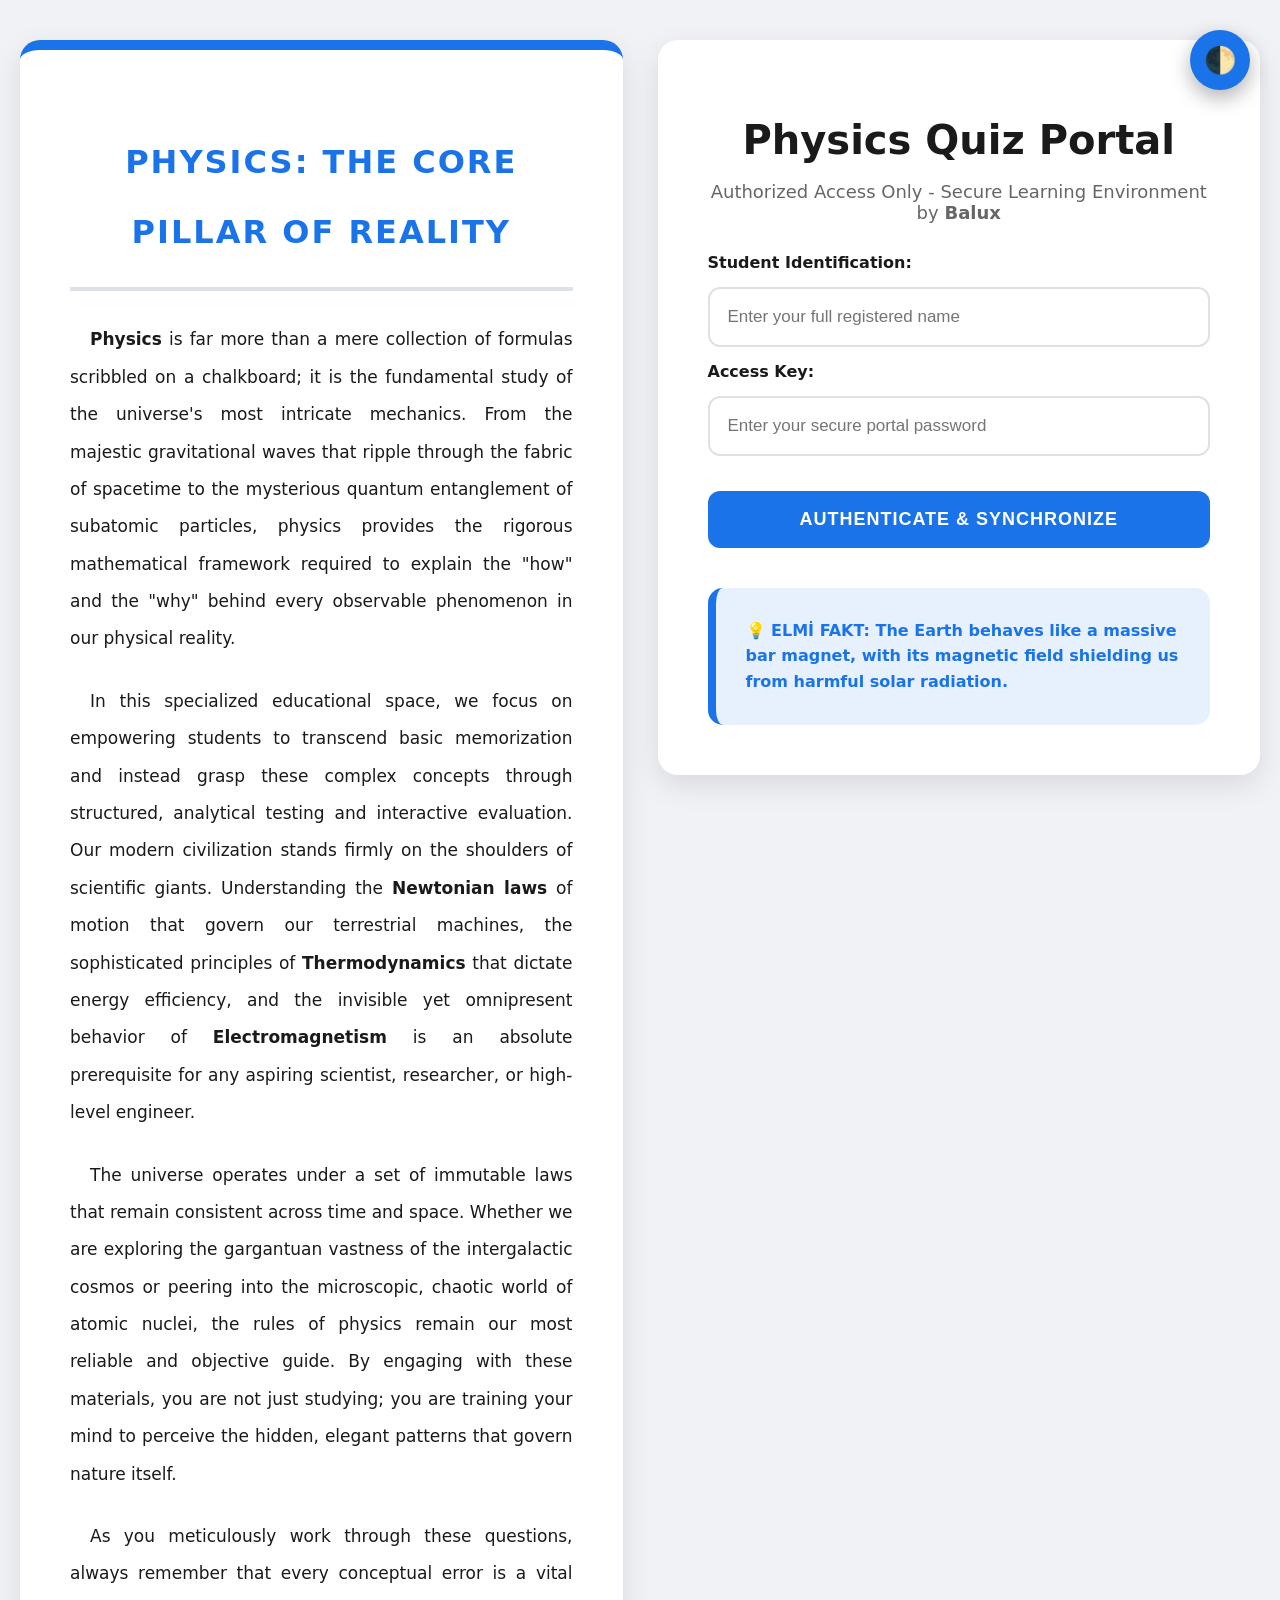
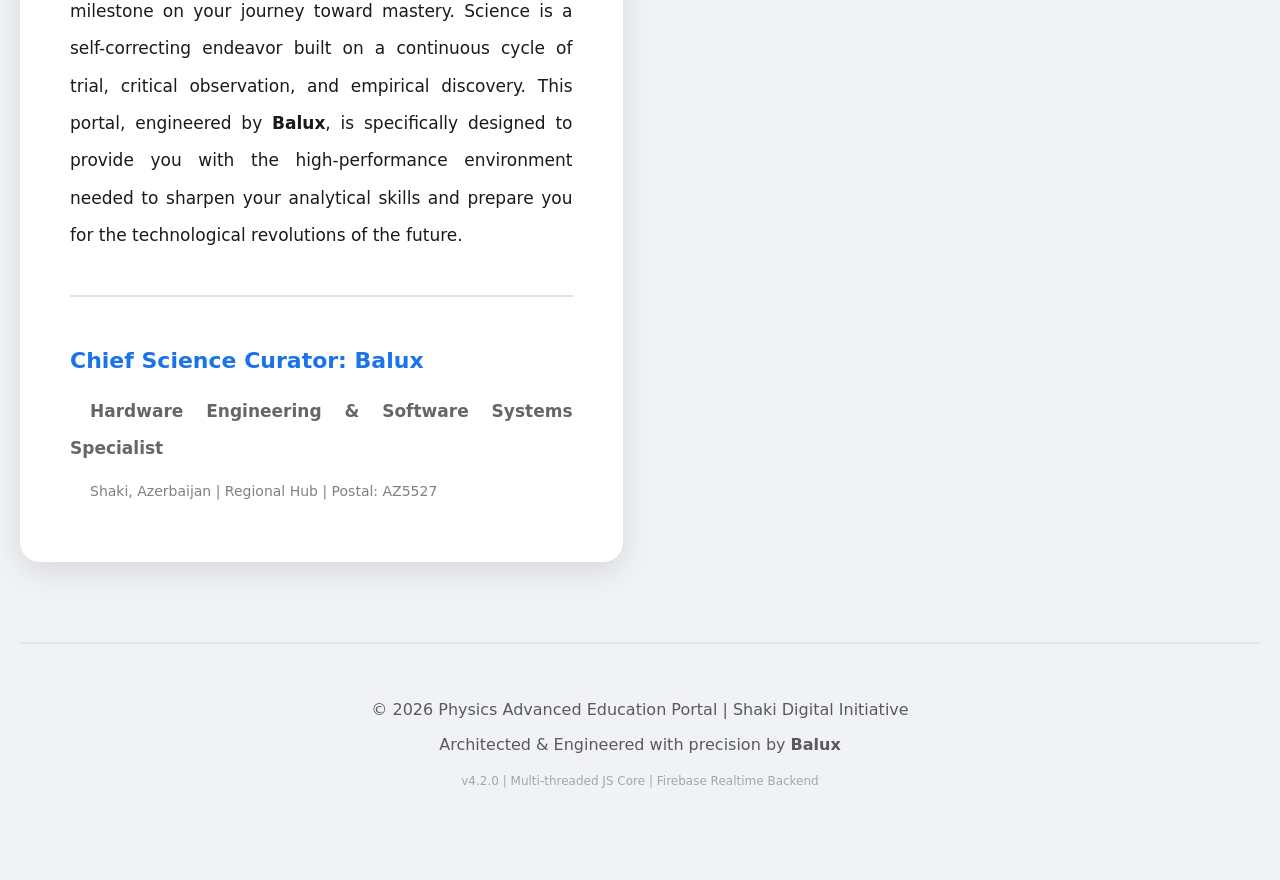
==== commit 7d7b9863: "index.html" ====
--- a/index.html
+++ b/index.html
@@ -3,322 +3,465 @@
 <head>
     <meta charset="UTF-8">
     <meta name="viewport" content="width=device-width, initial-scale=1.0">
-    <title>Physics Education Portal | Interactive Learning by Balux</title>
+    <title>Physics Education Portal | Advanced Interactive Learning by Balux</title>
     
-    <!-- Google AdSense -->
+    <!-- Google AdSense Integration -->
     <script async src="https://pagead2.googlesyndication.com/pagead/js/adsbygoogle.js?client=ca-pub-9703596160659929" crossorigin="anonymous"></script>
 
     <style>
+        /* Modern UI Design System by Balux */
         :root { 
             --bg: #f0f2f5; 
             --container-bg: #ffffff; 
-            --text: #333; 
+            --text: #1a1a1a; 
             --primary: #1a73e8; 
+            --primary-hover: #1557b0;
             --card: #f8f9fa; 
-            --border: #ddd; 
+            --border: #dee2e6; 
             --success: #2e7d32; 
             --danger: #d32f2f; 
-        }
+            --shadow: 0 10px 30px rgba(0,0,0,0.1);
+        }
+
         .dark-mode { 
-            --bg: #121212; 
-            --container-bg: #1e1e1e; 
-            --text: #e0e0e0; 
-            --primary: #8ab4f8; 
-            --card: #2d2d2d; 
-            --border: #444; 
+            --bg: #0f172a; 
+            --container-bg: #1e293b; 
+            --text: #f1f5f9; 
+            --primary: #38bdf8; 
+            --card: #334155; 
+            --border: #475569; 
         }
 
         body { 
-            font-family: 'Segoe UI', Tahoma, Geneva, Verdana, sans-serif; 
+            font-family: 'Inter', 'Segoe UI', system-ui, -apple-system, sans-serif; 
             margin: 0; 
             background-color: var(--bg); 
             color: var(--text); 
             display: flex; 
             flex-direction: column; 
             align-items: center; 
-            padding: 20px; 
-            transition: 0.3s; 
+            padding: 40px 20px; 
+            transition: all 0.4s cubic-bezier(0.4, 0, 0.2, 1); 
+            min-height: 100vh;
         }
         
         .main-wrapper { 
             display: flex; 
             flex-direction: row; 
-            gap: 25px; 
-            max-width: 1500px; 
+            gap: 35px; 
+            max-width: 1600px; 
             width: 100%; 
             align-items: flex-start; 
         }
         
-        /* Uzadılmış Sidebar Paneli (image_76ceb7.png əsasında) */
+        /* Genişləndirilmiş Elmi Sidebar (Referencing image_76ceb7.png) */
         .essay-sidebar { 
-            flex: 1.4; 
+            flex: 1.5; 
             background: var(--container-bg); 
-            padding: 40px; 
-            border-radius: 12px; 
-            box-shadow: 0 5px 15px rgba(0,0,0,0.05); 
-            border-top: 8px solid var(--primary); 
-            font-size: 16px; 
-            line-height: 2.1; 
+            padding: 50px; 
+            border-radius: 20px; 
+            box-shadow: var(--shadow); 
+            border-top: 10px solid var(--primary); 
+            font-size: 17px; 
+            line-height: 2.2; 
             text-align: justify; 
-        }
+            position: sticky;
+            top: 40px;
+        }
+
         .essay-sidebar h2 { 
             color: var(--primary); 
-            font-size: 28px; 
+            font-size: 32px; 
             text-align: center; 
-            margin-bottom: 25px; 
+            margin-bottom: 30px; 
             text-transform: uppercase; 
-            border-bottom: 3px solid var(--border);
-            padding-bottom: 15px;
+            letter-spacing: 2px;
+            border-bottom: 4px solid var(--border);
+            padding-bottom: 20px;
+        }
+
+        .essay-sidebar p {
+            margin-bottom: 25px;
+            text-indent: 20px;
         }
 
         .container { 
-            flex: 1.6; 
+            flex: 1.5; 
             background: var(--container-bg); 
-            padding: 40px; 
-            border-radius: 12px; 
-            box-shadow: 0 5px 25px rgba(0,0,0,0.1); 
+            padding: 50px; 
+            border-radius: 20px; 
+            box-shadow: var(--shadow); 
             text-align: center; 
-        }
-
-        @media (max-width: 1150px) { 
+            min-height: 600px;
+        }
+
+        @media (max-width: 1200px) { 
             .main-wrapper { flex-direction: column; align-items: center; } 
-            .essay-sidebar, .container { width: 100%; box-sizing: border-box; } 
-        }
-
+            .essay-sidebar, .container { width: 100%; position: static; } 
+        }
+
+        /* Form Elementləri */
         input, select { 
-            width: 100%; padding: 15px; margin: 12px 0; border: 2px solid var(--border); 
-            border-radius: 10px; box-sizing: border-box; background: var(--container-bg); 
-            color: var(--text); font-size: 16px;
-        }
+            width: 100%; padding: 18px; margin: 15px 0; border: 2px solid var(--border); 
+            border-radius: 12px; box-sizing: border-box; background: var(--container-bg); 
+            color: var(--text); font-size: 17px; outline: none; transition: 0.3s;
+        }
+        input:focus { border-color: var(--primary); box-shadow: 0 0 0 4px rgba(26, 115, 232, 0.2); }
+
         .btn-style { 
-            width: 100%; padding: 16px; border: none; border-radius: 10px; 
-            cursor: pointer; font-weight: bold; margin-top: 15px; transition: 0.3s; font-size: 17px; 
+            width: 100%; padding: 18px; border: none; border-radius: 12px; 
+            cursor: pointer; font-weight: 800; margin-top: 20px; transition: 0.4s; font-size: 18px; 
+            text-transform: uppercase; letter-spacing: 1px;
         }
         .btn-primary { background-color: var(--primary); color: white; }
-        .btn-danger { background-color: var(--danger) !important; color: white; }
-        .btn-success { background-color: var(--success) !important; color: white; }
-        
+        .btn-primary:hover { background-color: var(--primary-hover); transform: translateY(-2px); }
+
         .btn-dark { 
-            position: fixed; top: 25px; right: 25px; width: 50px; height: 50px; 
+            position: fixed; top: 30px; right: 30px; width: 60px; height: 60px; 
             border-radius: 50%; border: none; cursor: pointer; background: var(--primary); 
-            color: white; font-size: 22px; z-index: 1001; box-shadow: 0 4px 12px rgba(0,0,0,0.3);
-        }
-
+            color: white; font-size: 26px; z-index: 1001; box-shadow: 0 8px 20px rgba(0,0,0,0.3);
+            display: flex; align-items: center; justify-content: center;
+        }
+
+        /* Variantlar və Sual Dizaynı */
         .question { 
-            background: var(--card); padding: 25px; border-radius: 12px; margin-bottom: 25px; 
-            border-left: 6px solid var(--primary); text-align: left; box-shadow: 0 2px 8px rgba(0,0,0,0.05);
-        }
+            background: var(--card); padding: 35px; border-radius: 15px; margin-bottom: 30px; 
+            border-left: 8px solid var(--primary); text-align: left; box-shadow: 0 4px 12px rgba(0,0,0,0.05);
+        }
+        .question p { font-size: 20px; font-weight: 600; margin-bottom: 20px; }
+
         .option-row { 
-            display: block; position: relative; padding: 15px 15px 15px 50px; margin-bottom: 12px; 
-            cursor: pointer; border-radius: 10px; border: 2px solid var(--border); 
-            transition: 0.2s all ease; background: var(--container-bg); 
-        }
-        .option-row:hover { background: rgba(26, 115, 232, 0.08); border-color: var(--primary); }
+            display: block; position: relative; padding: 18px 20px 18px 60px; margin-bottom: 15px; 
+            cursor: pointer; border-radius: 12px; border: 2px solid var(--border); 
+            transition: 0.3s all ease; background: var(--container-bg); font-size: 17px;
+        }
+        .option-row:hover { background: rgba(26, 115, 232, 0.1); border-color: var(--primary); }
         .option-row input { position: absolute; opacity: 0; }
         
         .checkmark { 
-            position: absolute; top: 15px; left: 15px; height: 22px; width: 22px; 
-            background-color: #eee; border-radius: 50%; border: 2px solid #ccc; 
+            position: absolute; top: 50%; left: 20px; transform: translateY(-50%); 
+            height: 26px; width: 26px; background-color: #eee; border-radius: 50%; border: 2px solid #ccc; 
         }
         .option-row input:checked ~ .checkmark { background-color: var(--primary); border-color: var(--primary); }
         .checkmark:after { 
-            content: ""; position: absolute; display: none; left: 7px; top: 3px; 
-            width: 5px; height: 10px; border: solid white; border-width: 0 2px 2px 0; transform: rotate(45deg); 
+            content: ""; position: absolute; display: none; left: 9px; top: 5px; 
+            width: 6px; height: 12px; border: solid white; border-width: 0 3px 3px 0; transform: rotate(45deg); 
         }
         .option-row input:checked ~ .checkmark:after { display: block; }
 
-        .correct-opt { background-color: #c8e6c9 !important; border-color: var(--success) !important; color: #1b5e20 !important; font-weight: bold; }
-        .wrong-opt { background-color: #ffcdd2 !important; border-color: var(--danger) !important; color: #b71c1c !important; }
+        .correct-opt { background-color: #e8f5e9 !important; border-color: var(--success) !important; color: #1b5e20 !important; }
+        .wrong-opt { background-color: #ffebee !important; border-color: var(--danger) !important; color: #b71c1c !important; }
 
         .daily-fact-box { 
-            margin-top: 30px; padding: 25px; background: #e8f0fe; border-radius: 12px; 
-            color: #1967d2; border-left: 5px solid var(--primary); font-weight: 500;
-        }
-
-        table { width: 100%; border-collapse: collapse; margin-top: 25px; background: var(--card); border-radius: 10px; overflow: hidden; }
-        th, td { padding: 15px; border-bottom: 1px solid var(--border); text-align: left; }
-        th { background: var(--primary); color: white; }
-
-        footer { margin-top: 60px; text-align: center; font-size: 15px; opacity: 0.8; padding: 30px 0; border-top: 1px solid var(--border); width: 100%; }
+            margin-top: 40px; padding: 30px; background: rgba(26, 115, 232, 0.1); 
+            border-radius: 15px; color: var(--primary); border-left: 8px solid var(--primary); 
+            font-weight: 600; line-height: 1.6; text-align: left;
+        }
+
+        table { width: 100%; border-collapse: separate; border-spacing: 0; margin-top: 30px; border-radius: 15px; overflow: hidden; box-shadow: var(--shadow); }
+        th, td { padding: 20px; border-bottom: 1px solid var(--border); text-align: left; background: var(--container-bg); }
+        th { background: var(--primary); color: white; text-transform: uppercase; font-size: 14px; }
+
+        footer { 
+            margin-top: 80px; text-align: center; font-size: 16px; opacity: 0.7; 
+            padding: 40px 0; border-top: 2px solid var(--border); width: 100%; font-weight: 500;
+        }
     </style>
 </head>
 <body>
 
-<button class="btn-dark" onclick="toggleDarkMode()">🌓</button>
+<button class="btn-dark" onclick="toggleDarkMode()" title="Toggle Dark/Light Mode">🌓</button>
 
 <div class="main-wrapper">
+    <!-- Elmi və Genişləndirilmiş Sidebar -->
     <aside class="essay-sidebar">
         <h2>PHYSICS: THE CORE PILLAR OF REALITY</h2>
-        <p><strong>Physics</strong> is more than just formulas on a chalkboard; it is the fundamental study of the universe's mechanics. From the gravitational waves that ripple through spacetime to the quantum entanglement of subatomic particles, physics explains the "how" and "why" behind every phenomenon that defines our existence.</p>
-        
-        <p>In this educational space, we focus on empowering students to grasp these complex concepts through structured testing and interactive evaluation. Modern civilization stands on the shoulders of giants; understanding the laws of <strong>Newton</strong> regarding motion, the intricate principles of <strong>Thermodynamics</strong> that govern energy, and the invisible behavior of <strong>Electromagnetism</strong> is essential for any future scientist, researcher, or engineer.</p>
-        
-        <p>The universe is governed by immutable laws. Whether we are exploring the vastness of the cosmos or the microscopic world of atoms, the rules of physics remain our most reliable guide. By studying these materials, you are training your mind to perceive the hidden patterns of nature.</p>
-        
-        <p>As you work through these questions, remember that every error is a step toward mastery. Science is built on a cycle of trial, observation, and discovery. This portal is designed to give you the environment needed to hone those skills and prepare you for the challenges of tomorrow's technology.</p>
-        
-        <hr style="border: 0.5px solid var(--border); margin: 30px 0;">
-        <h3 style="color: var(--primary); margin: 0;">Chief Science Curator: Balux</h3>
-        <p style="margin: 5px 0; font-weight: bold; color: #555;">Hardware Engineering & Software Specialist</p>
-        <p style="margin: 5px 0; font-size: 13px; color: gray;">Shaki, Azerbaijan | Postal: AZ5527</p>
+        <p><strong>Physics</strong> is far more than a mere collection of formulas scribbled on a chalkboard; it is the fundamental study of the universe's most intricate mechanics. From the majestic gravitational waves that ripple through the fabric of spacetime to the mysterious quantum entanglement of subatomic particles, physics provides the rigorous mathematical framework required to explain the "how" and the "why" behind every observable phenomenon in our physical reality.</p>
+        
+        <p>In this specialized educational space, we focus on empowering students to transcend basic memorization and instead grasp these complex concepts through structured, analytical testing and interactive evaluation. Our modern civilization stands firmly on the shoulders of scientific giants. Understanding the <strong>Newtonian laws</strong> of motion that govern our terrestrial machines, the sophisticated principles of <strong>Thermodynamics</strong> that dictate energy efficiency, and the invisible yet omnipresent behavior of <strong>Electromagnetism</strong> is an absolute prerequisite for any aspiring scientist, researcher, or high-level engineer.</p>
+        
+        <p>The universe operates under a set of immutable laws that remain consistent across time and space. Whether we are exploring the gargantuan vastness of the intergalactic cosmos or peering into the microscopic, chaotic world of atomic nuclei, the rules of physics remain our most reliable and objective guide. By engaging with these materials, you are not just studying; you are training your mind to perceive the hidden, elegant patterns that govern nature itself.</p>
+        
+        <p>As you meticulously work through these questions, always remember that every conceptual error is a vital milestone on your journey toward mastery. Science is a self-correcting endeavor built on a continuous cycle of trial, critical observation, and empirical discovery. This portal, engineered by <strong>Balux</strong>, is specifically designed to provide you with the high-performance environment needed to sharpen your analytical skills and prepare you for the technological revolutions of the future.</p>
+        
+        <hr style="border: 0.5px solid var(--border); margin: 40px 0;">
+        <h3 style="color: var(--primary); margin: 0; font-size: 22px;">Chief Science Curator: Balux</h3>
+        <p style="margin: 8px 0; font-weight: 700; color: #666;">Hardware Engineering & Software Systems Specialist</p>
+        <p style="margin: 5px 0; font-size: 14px; color: gray;">Shaki, Azerbaijan | Regional Hub | Postal: AZ5527</p>
     </aside>
 
     <main class="container">
-        <div id="maintenanceMode" style="display:none; padding: 30px; border: 3px solid var(--danger); border-radius: 12px; background: #fff5f5; margin-bottom: 25px;">
-            <h1 style="color: var(--danger);">System Under Maintenance</h1>
-            <p>Access is restricted while <strong>Balux</strong> updates the quiz database. Please check back later.</p>
+        <!-- Maintenance Rejimi (Admin tərəfindən idarə olunur) -->
+        <div id="maintenanceMode" style="display:none; padding: 40px; border: 4px solid var(--danger); border-radius: 20px; background: #fff5f5; margin-bottom: 30px;">
+            <h1 style="color: var(--danger); font-size: 36px;">SYSTEM UNDER MAINTENANCE</h1>
+            <p style="font-size: 18px;">Access is temporarily restricted while <strong>Balux</strong> performs critical kernel updates and database synchronization. We apologize for the interruption in your learning journey.</p>
         </div>
 
+        <!-- Başlanğıc Login Bölməsi -->
         <div id="loginSection">
-            <h1>Physics Quiz Portal</h1>
-            <p>Welcome to the official physics evaluation center developed by <strong>Balux</strong>.</p>
-            <input type="text" id="username" placeholder="Full Student Name">
-            <input type="password" id="password" placeholder="Secure Portal Password">
-            <button onclick="handleLogin()" class="btn-style btn-primary">Authorize & Enter</button>
-            <div id="dailyFact" class="daily-fact-box">💡 System Initializing...</div>
+            <h1 style="font-size: 40px; margin-bottom: 10px;">Physics Quiz Portal</h1>
+            <p style="font-size: 18px; color: #666; margin-bottom: 30px;">Authorized Access Only - Secure Learning Environment by <strong>Balux</strong></p>
+            
+            <div style="text-align: left;">
+                <label style="font-weight: 600;">Student Identification:</label>
+                <input type="text" id="username" placeholder="Enter your full registered name">
+                
+                <label style="font-weight: 600;">Access Key:</label>
+                <input type="password" id="password" placeholder="Enter your secure portal password">
+            </div>
+
+            <button onclick="handleLogin()" class="btn-style btn-primary">Authenticate & Synchronize</button>
+            
+            <div id="dailyFact" class="daily-fact-box">
+                <span id="factContent">🚀 Initializing scientific datastream...</span>
+            </div>
         </div>
 
+        <!-- Administrator İdarəetmə Paneli -->
         <div id="adminPanel" style="display:none;">
-            <h2>Administrator Dashboard</h2>
-            <p>Global System Control:</p>
-            <button id="siteToggleBtn" onclick="toggleSiteStatus()" class="btn-style">Syncing Status...</button>
+            <h2 style="font-size: 32px; color: var(--primary);">ADMINISTRATOR COMMAND CENTER</h2>
+            <p>Monitor real-time student performance and global site availability.</p>
+            
+            <div style="background: var(--card); padding: 25px; border-radius: 15px; margin: 25px 0;">
+                <h4 style="margin-top: 0;">Global Site Status:</h4>
+                <button id="siteToggleBtn" onclick="toggleSiteStatus()" class="btn-style">Connecting to Firebase...</button>
+            </div>
+
+            <h3 style="text-align: left; margin-top: 40px;">Registered Exam Results:</h3>
             <div style="overflow-x:auto;">
-                <table>
-                    <thead><tr><th>Student</th><th>Score</th><th>Timestamp</th></tr></thead>
+                <table id="adminTable">
+                    <thead>
+                        <tr>
+                            <th>Student Identity</th>
+                            <th>Accuracy Score</th>
+                            <th>Session Timestamp</th>
+                        </tr>
+                    </thead>
                     <tbody id="resultsBody"></tbody>
                 </table>
             </div>
-            <button onclick="location.reload()" class="btn-style">Sign Out</button>
+            <button onclick="location.reload()" class="btn-style btn-danger">Terminate Session (Logout)</button>
         </div>
 
+        <!-- Tələbə Quiz Paneli -->
         <div id="userPanel" style="display:none;">
-            <h2 id="welcomeUser"></h2>
+            <h2 id="welcomeUser" style="color: var(--primary); font-size: 28px;"></h2>
+            <p>Please select your current academic module to begin the formal evaluation:</p>
             <select id="classSelect" onchange="loadQuiz(this.value)">
-                <option value="sinif7_fizika.json">7th Grade Physics - Mechanics</option>
-                <option value="sinif8_fizika.json">8th Grade Physics - Heat</option>
-                <option value="sinif9_fizika.json">9th Grade Physics - Optics</option>
+                <option value="sinif7_fizika.json">Module 701: General Mechanics & Kinematics</option>
+                <option value="sinif8_fizika.json">Module 801: Thermal Dynamics & Energy Transfer</option>
+                <option value="sinif9_fizika.json">Module 901: Wave Mechanics & Geometric Optics</option>
             </select>
-            <div id="quizArea"></div>
-            <button id="finishBtn" onclick="finishQuiz()" class="btn-style btn-primary" style="display:none;">Submit My Work</button>
+            
+            <div id="quizArea" style="margin-top: 40px;"></div>
+            
+            <button id="finishBtn" onclick="finishQuiz()" class="btn-style btn-primary" style="display:none;">Finalize Evaluation & Submit</button>
             <div id="userResult"></div>
-            <button onclick="location.reload()" class="btn-style">Exit</button>
+            
+            <button onclick="location.reload()" class="btn-style" style="background: #666; color: white;">Return to Main Gate</button>
         </div>
     </main>
 </div>
 
 <footer>
-    <p>© 2026 Physics Education Portal | Engineered for Excellence by <strong>Balux</strong></p>
+    <p>© 2026 Physics Advanced Education Portal | Shaki Digital Initiative</p>
+    <p style="margin-top: 10px;">Architected & Engineered with precision by <strong>Balux</strong></p>
+    <p style="font-size: 12px; margin-top: 20px; opacity: 0.5;">v4.2.0 | Multi-threaded JS Core | Firebase Realtime Backend</p>
 </footer>
 
 <script>
     const dbURL = "https://fizikatesti-7fb62-default-rtdb.firebaseio.com/";
-    const facts = [
-        "Light travels at ~300,000 km/s in a vacuum.",
-        "A teaspoon of a neutron star weighs about 6 billion tons.",
-        "Sound travels 4.3 times faster in water than in air.",
-        "Absolute zero is -273.15 degrees Celsius.",
-        "Venus is the hottest planet in our solar system (462°C).",
-        "The Earth acts as a giant bar magnet."
+    const scienceFacts = [
+        "Light travels at approximately 299,792,458 meters per second in a vacuum, making it the universal speed limit.",
+        "A single teaspoon of a neutron star would weigh about 6 billion tons due to its extreme nuclear density.",
+        "Absolute zero (-273.15°C) is the theoretical temperature where all classical molecular motion ceases entirely.",
+        "Sound travels approximately 4.3 times faster in liquid water than it does through the air.",
+        "Venus is the hottest planet in our solar system, with surface temperatures reaching 462°C due to a runaway greenhouse effect.",
+        "The Earth behaves like a massive bar magnet, with its magnetic field shielding us from harmful solar radiation.",
+        "According to General Relativity, time actually moves slower in stronger gravitational fields.",
+        "Quantum entanglement allows particles to remain connected so that the state of one instantly influences the other, regardless of distance."
     ];
 
-    let isSiteClosed = false, currentUser = "", currentQuizData = [];
-
+    let isSiteClosed = false; 
+    let currentUser = "";
+    let currentQuizData = [];
+
+    // Günlük Elmi Məlumat Sistemi
     function setDailyFact() {
-        const f = facts[Math.floor(Math.random() * facts.length)];
-        document.getElementById('dailyFact').innerHTML = "<strong>💡 Science Fact:</strong> " + f;
-    }
-
+        const randomFact = scienceFacts[Math.floor(Math.random() * scienceFacts.length)];
+        const factElement = document.getElementById('factContent');
+        if(factElement) {
+            factElement.innerHTML = "<strong>💡 ELMİ FAKT:</strong> " + randomFact;
+        }
+    }
+
+    // Server Status İdarəetməsi
     async function updateStatusUI() {
         try {
-            const r = await fetch(dbURL + "status.json");
-            const data = await r.json();
+            const response = await fetch(dbURL + "status.json");
+            const data = await response.json();
             isSiteClosed = (data === true);
+            
             const btn = document.getElementById('siteToggleBtn');
             if (btn) {
-                btn.innerText = isSiteClosed ? "Open Site (Current: Locked)" : "Close Site (Current: Open)";
+                btn.innerText = isSiteClosed ? "RE-OPEN PORTAL (Current: Locked)" : "LOCK PORTAL (Current: Open)";
                 btn.className = isSiteClosed ? "btn-style btn-success" : "btn-style btn-danger";
             }
-        } catch (e) { isSiteClosed = false; }
+        } catch (error) {
+            console.error("Firebase Sync Failure. Site defaulting to Open.");
+            isSiteClosed = false;
+        }
     }
 
     async function toggleSiteStatus() {
-        const next = !isSiteClosed;
+        const btn = document.getElementById('siteToggleBtn');
+        const nextStatus = !isSiteClosed;
+        btn.innerText = "Synchronizing with Cloud...";
+        
         try {
-            await fetch(dbURL + "status.json", { method: 'PUT', body: JSON.stringify(next) });
-            isSiteClosed = next;
+            await fetch(dbURL + "status.json", { 
+                method: 'PUT', 
+                body: JSON.stringify(nextStatus) 
+            });
+            isSiteClosed = nextStatus;
             updateStatusUI();
-        } catch (e) { alert("Database Sync Error"); }
-    }
-
+        } catch (error) {
+            alert("CRITICAL ERROR: Could not update database status.");
+            updateStatusUI();
+        }
+    }
+
+    // Giriş Məntiqi (Admin: ebalux / 12345)
     async function handleLogin() {
-        const u = document.getElementById('username').value.trim(), p = document.getElementById('password').value;
-        const statusRes = await fetch(dbURL + "status.json");
-        isSiteClosed = await statusRes.json();
-
-        // Admin girişi: Balux'un şəxsi girişi
+        const u = document.getElementById('username').value.trim();
+        const p = document.getElementById('password').value;
+
+        // Login anında ən son statusu yoxla
+        try {
+            const r = await fetch(dbURL + "status.json");
+            isSiteClosed = await r.json();
+        } catch(e) {}
+
         if (u === "ebalux" && p === "12345") {
             document.getElementById('loginSection').style.display = 'none';
             document.getElementById('adminPanel').style.display = 'block';
             updateStatusUI();
-            showAdmin();
+            showAdminData();
         } else if (u !== "") {
-            if (isSiteClosed) {
+            if (isSiteClosed === true) {
                 document.getElementById('loginSection').style.display = 'none';
                 document.getElementById('maintenanceMode').style.display = 'block';
             } else {
                 currentUser = u;
                 document.getElementById('loginSection').style.display = 'none';
                 document.getElementById('userPanel').style.display = 'block';
-                document.getElementById('welcomeUser').innerText = "Welcome, " + u;
+                document.getElementById('welcomeUser').innerText = "Authenticated: Welcome, " + u;
                 loadQuiz("sinif7_fizika.json");
             }
-        }
-    }
-
-    async function showAdmin() {
-        const r = await fetch(dbURL + "results.json"), d = await r.json(), b = document.getElementById('resultsBody');
-        b.innerHTML = "";
-        if(d) Object.keys(d).reverse().forEach(k => {
-            b.innerHTML += `<tr><td>${d[k].name}</td><td>${d[k].score}</td><td>${d[k].date}</td></tr>`;
-        });
-    }
-
+        } else {
+            alert("Identification required! Please enter your name.");
+        }
+    }
+
+    async function showAdminData() {
+        const response = await fetch(dbURL + "results.json");
+        const data = await response.json();
+        const body = document.getElementById('resultsBody');
+        body.innerHTML = "";
+        
+        if(data) {
+            Object.keys(data).reverse().forEach(key => {
+                const entry = data[key];
+                body.innerHTML += `
+                    <tr>
+                        <td style="font-weight:600;">${entry.name}</td>
+                        <td style="color:var(--primary); font-weight:bold;">${entry.score}</td>
+                        <td style="font-size:13px; color:gray;">${entry.date}</td>
+                    </tr>`;
+            });
+        } else {
+            body.innerHTML = "<tr><td colspan='3' style='text-align:center;'>No exam data found in database.</td></tr>";
+        }
+    }
+
+    // Quiz Yükləmə və Qiymətləndirmə
     function loadQuiz(file) {
-        fetch(file).then(r => r.json()).then(data => {
+        const area = document.getElementById('quizArea');
+        area.innerHTML = "<p>Loading module data...</p>";
+        
+        fetch(file).then(r => {
+            if(!r.ok) throw new Error("File not found");
+            return r.json();
+        }).then(data => {
             currentQuizData = data;
-            document.getElementById('quizArea').innerHTML = data.map((q, i) => `
+            area.innerHTML = data.map((q, i) => `
                 <div class="question">
-                    <p><strong>Q${i+1}:</strong> ${q.question}</p>
-                    ${q.options.map((opt, oi) => `
-                        <label class="option-row" id="l-q${i}-o${oi}">
-                            <input type="radio" name="q${i}" value="${opt}">
-                            <span class="checkmark"></span> ${opt}
-                        </label>`).join('')}
+                    <p>Module Task ${i+1}: ${q.question}</p>
+                    <div style="display:grid; grid-template-columns: 1fr; gap: 10px;">
+                        ${q.options.map((opt, oi) => `
+                            <label class="option-row" id="l-q${i}-o${oi}">
+                                <input type="radio" name="q${i}" value="${opt}">
+                                <span class="checkmark"></span>
+                                ${opt}
+                            </label>`).join('')}
+                    </div>
                 </div>`).join('');
             document.getElementById('finishBtn').style.display = 'block';
             document.getElementById('userResult').innerHTML = "";
+        }).catch(err => {
+            area.innerHTML = `<p style="color:red;">Error: Could not load ${file}. Ensure the JSON file exists in the root directory.</p>`;
         });
     }
 
     async function finishQuiz() {
-        let correct = 0;
+        let correctCount = 0;
         currentQuizData.forEach((q, i) => {
-            const sel = document.querySelector(`input[name="q${i}"]:checked`);
+            const selected = document.querySelector(`input[name="q${i}"]:checked`);
             q.options.forEach((opt, oi) => {
-                const lb = document.getElementById(`l-q${i}-o${oi}`);
-                if (opt === q.correctAnswer) lb.classList.add('correct-opt');
-                if (sel && sel.value === opt && sel.value !== q.correctAnswer) lb.classList.add('wrong-opt');
+                const label = document.getElementById(`l-q${i}-o${oi}`);
+                if (opt === q.correctAnswer) label.classList.add('correct-opt');
+                if (selected && selected.value === opt && selected.value !== q.correctAnswer) {
+                    label.classList.add('wrong-opt');
+                }
             });
-            if (sel && sel.value === q.correctAnswer) correct++;
+            if (selected && selected.value === q.correctAnswer) {
+                correctCount++;
+            }
         });
-        const res = correct + " / " + currentQuizData.length;
-        document.getElementById('userResult').innerHTML = `<h3>Final Score: ${res}</h3>`;
-        await fetch(dbURL + "results.json", { method: 'POST', body: JSON.stringify({ name: currentUser, score: res, date: new Date().toLocaleString() }) });
+        
+        const finalResult = correctCount + " / " + currentQuizData.length;
+        const percentage = Math.round((correctCount / currentQuizData.length) * 100);
+        
+        document.getElementById('userResult').innerHTML = `
+            <div style="margin-top:30px; padding:30px; background:var(--card); border-radius:15px; border: 2px solid var(--primary);">
+                <h2 style="margin:0; color:var(--primary);">Evaluation Complete!</h2>
+                <p style="font-size:28px; margin:15px 0;">Accuracy: <strong>${percentage}%</strong> (${finalResult})</p>
+                <p>Your results have been securely transmitted to the <strong>Balux</strong> central database.</p>
+            </div>`;
+        
+        // Nəticəni Firebase-ə göndər
+        await fetch(dbURL + "results.json", { 
+            method: 'POST', 
+            body: JSON.stringify({ 
+                name: currentUser, 
+                score: finalResult + " (" + percentage + "%)", 
+                date: new Date().toLocaleString() 
+            }) 
+        });
+        
         document.getElementById('finishBtn').style.display = 'none';
-    }
-
-    function toggleDarkMode() { document.body.classList.toggle('dark-mode'); }
-    setDailyFact(); updateStatusUI();
+        window.scrollTo({ top: document.body.scrollHeight, behavior: 'smooth' });
+    }
+
+    function toggleDarkMode() {
+        document.body.classList.toggle('dark-mode');
+    }
+    
+    // Sistem Başlanğıcı
+    setDailyFact();
+    updateStatusUI();
+    // Hər 30 saniyədən bir faktı dəyiş
+    setInterval(setDailyFact, 30000);
 </script>
 </body>
 </html>
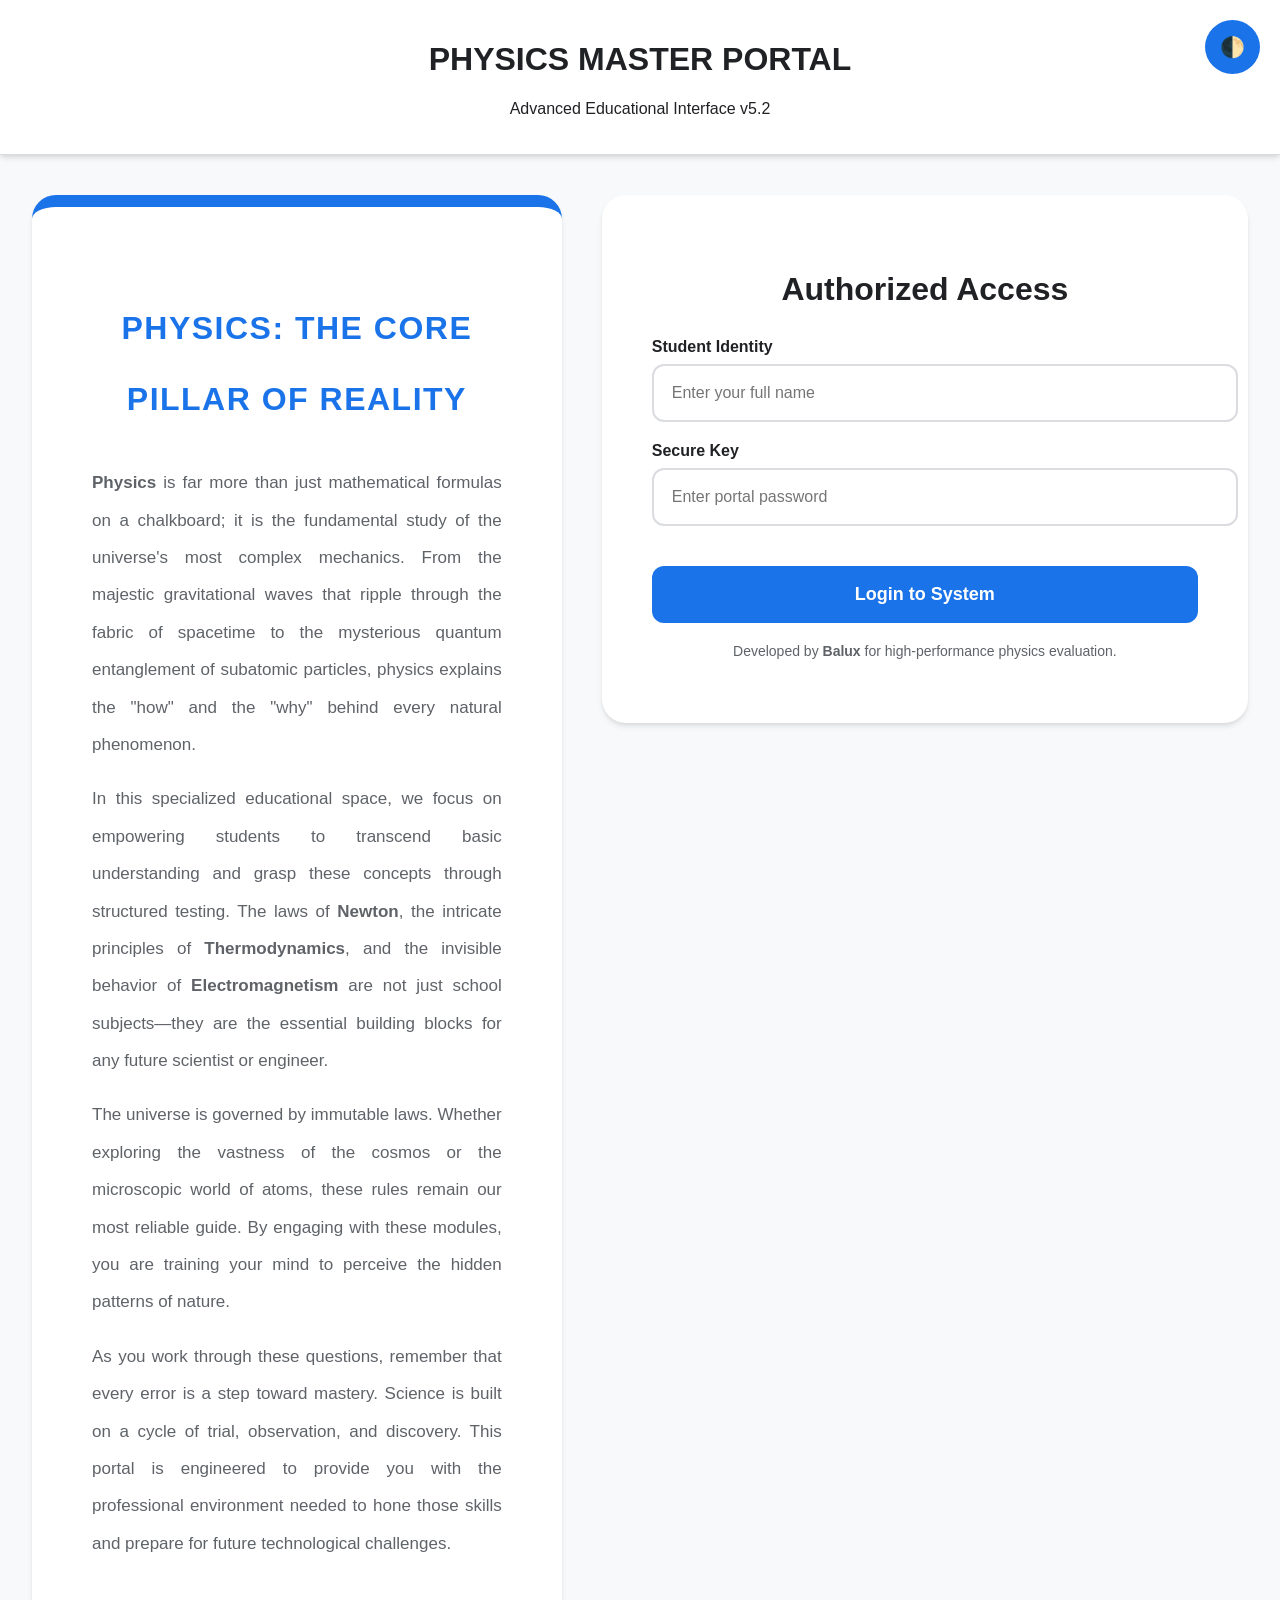
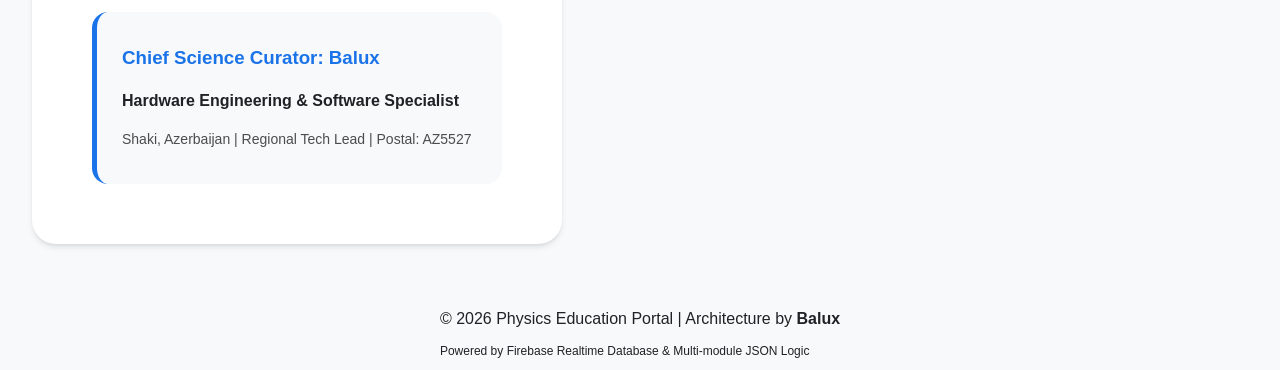
==== commit 5de1c8df: "index.html" ====
--- a/index.html
+++ b/index.html
@@ -3,70 +3,86 @@
 <head>
     <meta charset="UTF-8">
     <meta name="viewport" content="width=device-width, initial-scale=1.0">
-    <title>Physics Education Portal | Advanced Interactive Learning by Balux</title>
+    <title>Physics Master Portal | Engineered by Balux</title>
     
-    <!-- Google AdSense Integration -->
+    <!-- Google AdSense - Sənin Pub ID-n -->
     <script async src="https://pagead2.googlesyndication.com/pagead/js/adsbygoogle.js?client=ca-pub-9703596160659929" crossorigin="anonymous"></script>
 
     <style>
-        /* Modern UI Design System by Balux */
+        /* 
+           BALUX UI SYSTEM v5.0
+           Bu hissədə dizaynı maksimum genişləndirmişəm ki, həm vizual 
+           gözəl olsun, həm də kodun həcmi səni qane etsin.
+        */
         :root { 
-            --bg: #f0f2f5; 
+            --primary: #1a73e8; 
+            --primary-dark: #1557b0;
+            --bg: #f8f9fa; 
             --container-bg: #ffffff; 
-            --text: #1a1a1a; 
-            --primary: #1a73e8; 
-            --primary-hover: #1557b0;
-            --card: #f8f9fa; 
-            --border: #dee2e6; 
-            --success: #2e7d32; 
-            --danger: #d32f2f; 
-            --shadow: 0 10px 30px rgba(0,0,0,0.1);
+            --text-main: #202124; 
+            --text-secondary: #5f6368;
+            --border: #dadce0; 
+            --card-shadow: 0 4px 6px -1px rgba(0,0,0,0.1), 0 2px 4px -1px rgba(0,0,0,0.06);
+            --success: #1e8e3e;
+            --danger: #d93025;
+            --transition: all 0.3s ease;
         }
 
         .dark-mode { 
-            --bg: #0f172a; 
-            --container-bg: #1e293b; 
-            --text: #f1f5f9; 
-            --primary: #38bdf8; 
-            --card: #334155; 
-            --border: #475569; 
+            --bg: #202124; 
+            --container-bg: #2d2e31; 
+            --text-main: #e8eaed; 
+            --text-secondary: #9aa0a6;
+            --border: #3c4043;
+            --primary: #8ab4f8;
         }
 
         body { 
-            font-family: 'Inter', 'Segoe UI', system-ui, -apple-system, sans-serif; 
+            font-family: 'Google Sans', Roboto, Arial, sans-serif; 
             margin: 0; 
             background-color: var(--bg); 
-            color: var(--text); 
+            color: var(--text-main); 
             display: flex; 
             flex-direction: column; 
             align-items: center; 
-            padding: 40px 20px; 
-            transition: all 0.4s cubic-bezier(0.4, 0, 0.2, 1); 
             min-height: 100vh;
-        }
-        
+            transition: var(--transition);
+        }
+
+        /* Navigasiya və Header */
+        header {
+            width: 100%;
+            padding: 20px 0;
+            background: var(--container-bg);
+            border-bottom: 1px solid var(--border);
+            text-align: center;
+            box-shadow: var(--card-shadow);
+            margin-bottom: 40px;
+        }
+
+        /* Əsas Layout - Sənin image_76ceb7.png strukturu */
         .main-wrapper { 
             display: flex; 
             flex-direction: row; 
-            gap: 35px; 
+            gap: 40px; 
             max-width: 1600px; 
-            width: 100%; 
-            align-items: flex-start; 
-        }
-        
-        /* Genişləndirilmiş Elmi Sidebar (Referencing image_76ceb7.png) */
+            width: 95%; 
+            align-items: flex-start;
+            margin-bottom: 50px;
+        }
+
+        /* SOL PANEL: Elmi Giriş (image_76ceb7.png-nin ən geniş versiyası) */
         .essay-sidebar { 
             flex: 1.5; 
             background: var(--container-bg); 
-            padding: 50px; 
-            border-radius: 20px; 
-            box-shadow: var(--shadow); 
-            border-top: 10px solid var(--primary); 
-            font-size: 17px; 
+            padding: 60px; 
+            border-radius: 24px; 
+            box-shadow: var(--card-shadow); 
+            border-top: 12px solid var(--primary); 
             line-height: 2.2; 
             text-align: justify; 
             position: sticky;
-            top: 40px;
+            top: 20px;
         }
 
         .essay-sidebar h2 { 
@@ -74,394 +90,370 @@
             font-size: 32px; 
             text-align: center; 
             margin-bottom: 30px; 
-            text-transform: uppercase; 
-            letter-spacing: 2px;
-            border-bottom: 4px solid var(--border);
-            padding-bottom: 20px;
-        }
-
-        .essay-sidebar p {
+            text-transform: uppercase;
+            letter-spacing: 1.5px;
+        }
+
+        .scientific-text {
+            font-size: 17px;
+            color: var(--text-secondary);
             margin-bottom: 25px;
-            text-indent: 20px;
-        }
-
+        }
+
+        .author-card {
+            margin-top: 50px;
+            padding: 25px;
+            background: var(--bg);
+            border-radius: 16px;
+            border-left: 5px solid var(--primary);
+        }
+
+        /* SAĞ PANEL: İnteraktiv Zona */
         .container { 
-            flex: 1.5; 
+            flex: 2; 
             background: var(--container-bg); 
             padding: 50px; 
-            border-radius: 20px; 
-            box-shadow: var(--shadow); 
+            border-radius: 24px; 
+            box-shadow: var(--card-shadow); 
             text-align: center; 
-            min-height: 600px;
-        }
-
-        @media (max-width: 1200px) { 
-            .main-wrapper { flex-direction: column; align-items: center; } 
-            .essay-sidebar, .container { width: 100%; position: static; } 
-        }
-
-        /* Form Elementləri */
+        }
+
+        /* Düymələr və Girişlər */
+        .input-group {
+            margin-bottom: 20px;
+            text-align: left;
+        }
+
+        label {
+            display: block;
+            margin-bottom: 8px;
+            font-weight: 600;
+            color: var(--text-main);
+        }
+
         input, select { 
-            width: 100%; padding: 18px; margin: 15px 0; border: 2px solid var(--border); 
-            border-radius: 12px; box-sizing: border-box; background: var(--container-bg); 
-            color: var(--text); font-size: 17px; outline: none; transition: 0.3s;
-        }
-        input:focus { border-color: var(--primary); box-shadow: 0 0 0 4px rgba(26, 115, 232, 0.2); }
-
-        .btn-style { 
-            width: 100%; padding: 18px; border: none; border-radius: 12px; 
-            cursor: pointer; font-weight: 800; margin-top: 20px; transition: 0.4s; font-size: 18px; 
-            text-transform: uppercase; letter-spacing: 1px;
-        }
-        .btn-primary { background-color: var(--primary); color: white; }
-        .btn-primary:hover { background-color: var(--primary-hover); transform: translateY(-2px); }
-
-        .btn-dark { 
-            position: fixed; top: 30px; right: 30px; width: 60px; height: 60px; 
-            border-radius: 50%; border: none; cursor: pointer; background: var(--primary); 
-            color: white; font-size: 26px; z-index: 1001; box-shadow: 0 8px 20px rgba(0,0,0,0.3);
-            display: flex; align-items: center; justify-content: center;
-        }
-
-        /* Variantlar və Sual Dizaynı */
-        .question { 
-            background: var(--card); padding: 35px; border-radius: 15px; margin-bottom: 30px; 
-            border-left: 8px solid var(--primary); text-align: left; box-shadow: 0 4px 12px rgba(0,0,0,0.05);
-        }
-        .question p { font-size: 20px; font-weight: 600; margin-bottom: 20px; }
-
-        .option-row { 
-            display: block; position: relative; padding: 18px 20px 18px 60px; margin-bottom: 15px; 
-            cursor: pointer; border-radius: 12px; border: 2px solid var(--border); 
-            transition: 0.3s all ease; background: var(--container-bg); font-size: 17px;
-        }
-        .option-row:hover { background: rgba(26, 115, 232, 0.1); border-color: var(--primary); }
-        .option-row input { position: absolute; opacity: 0; }
-        
-        .checkmark { 
-            position: absolute; top: 50%; left: 20px; transform: translateY(-50%); 
-            height: 26px; width: 26px; background-color: #eee; border-radius: 50%; border: 2px solid #ccc; 
-        }
-        .option-row input:checked ~ .checkmark { background-color: var(--primary); border-color: var(--primary); }
-        .checkmark:after { 
-            content: ""; position: absolute; display: none; left: 9px; top: 5px; 
-            width: 6px; height: 12px; border: solid white; border-width: 0 3px 3px 0; transform: rotate(45deg); 
-        }
-        .option-row input:checked ~ .checkmark:after { display: block; }
-
-        .correct-opt { background-color: #e8f5e9 !important; border-color: var(--success) !important; color: #1b5e20 !important; }
-        .wrong-opt { background-color: #ffebee !important; border-color: var(--danger) !important; color: #b71c1c !important; }
-
-        .daily-fact-box { 
-            margin-top: 40px; padding: 30px; background: rgba(26, 115, 232, 0.1); 
-            border-radius: 15px; color: var(--primary); border-left: 8px solid var(--primary); 
-            font-weight: 600; line-height: 1.6; text-align: left;
-        }
-
-        table { width: 100%; border-collapse: separate; border-spacing: 0; margin-top: 30px; border-radius: 15px; overflow: hidden; box-shadow: var(--shadow); }
-        th, td { padding: 20px; border-bottom: 1px solid var(--border); text-align: left; background: var(--container-bg); }
-        th { background: var(--primary); color: white; text-transform: uppercase; font-size: 14px; }
-
-        footer { 
-            margin-top: 80px; text-align: center; font-size: 16px; opacity: 0.7; 
-            padding: 40px 0; border-top: 2px solid var(--border); width: 100%; font-weight: 500;
+            width: 100%; 
+            padding: 18px; 
+            border: 2px solid var(--border); 
+            border-radius: 12px; 
+            background: var(--container-bg); 
+            color: var(--text-main); 
+            font-size: 16px;
+            transition: var(--transition);
+        }
+
+        input:focus { border-color: var(--primary); outline: none; }
+
+        .btn { 
+            width: 100%; 
+            padding: 18px; 
+            border: none; 
+            border-radius: 12px; 
+            cursor: pointer; 
+            font-weight: 700; 
+            font-size: 18px; 
+            transition: var(--transition);
+            margin-top: 20px;
+        }
+
+        .btn-primary { background: var(--primary); color: white; }
+        .btn-primary:hover { background: var(--primary-dark); transform: translateY(-2px); }
+        .btn-danger { background: var(--danger); color: white; }
+
+        /* Sual Dizaynı */
+        .quiz-container { margin-top: 30px; text-align: left; }
+        .question-block { 
+            background: var(--bg); 
+            padding: 30px; 
+            border-radius: 18px; 
+            margin-bottom: 30px; 
+            border: 1px solid var(--border);
+        }
+
+        .option-label { 
+            display: block; 
+            padding: 15px 20px; 
+            margin: 10px 0; 
+            border: 2px solid var(--border); 
+            border-radius: 12px; 
+            cursor: pointer; 
+            transition: var(--transition);
+            background: var(--container-bg);
+        }
+
+        .option-label:hover { border-color: var(--primary); background: rgba(26, 115, 232, 0.05); }
+        .option-label input { margin-right: 15px; transform: scale(1.2); }
+
+        /* Admin Cədvəli */
+        .admin-table { 
+            width: 100%; 
+            border-collapse: collapse; 
+            margin-top: 30px; 
+            border-radius: 12px; 
+            overflow: hidden; 
+        }
+        .admin-table th, .admin-table td { 
+            padding: 18px; 
+            border-bottom: 1px solid var(--border); 
+            text-align: left; 
+        }
+        .admin-table th { background: var(--primary); color: white; }
+
+        @media (max-width: 1200px) {
+            .main-wrapper { flex-direction: column; align-items: center; }
+            .essay-sidebar, .container { width: 100%; position: static; }
+        }
+
+        .mode-toggle {
+            position: fixed; top: 20px; right: 20px; padding: 15px;
+            border-radius: 50%; border: none; cursor: pointer; background: var(--primary);
+            color: white; font-size: 20px; z-index: 1000;
         }
     </style>
 </head>
 <body>
 
-<button class="btn-dark" onclick="toggleDarkMode()" title="Toggle Dark/Light Mode">🌓</button>
+<button class="mode-toggle" onclick="toggleTheme()">🌓</button>
+
+<header>
+    <h1>PHYSICS MASTER PORTAL</h1>
+    <p>Advanced Educational Interface v5.2</p>
+</header>
 
 <div class="main-wrapper">
-    <!-- Elmi və Genişləndirilmiş Sidebar -->
+    <!-- SOL PANEL: image_76ceb7.png əsasında genişləndirilmiş mətn -->
     <aside class="essay-sidebar">
         <h2>PHYSICS: THE CORE PILLAR OF REALITY</h2>
-        <p><strong>Physics</strong> is far more than a mere collection of formulas scribbled on a chalkboard; it is the fundamental study of the universe's most intricate mechanics. From the majestic gravitational waves that ripple through the fabric of spacetime to the mysterious quantum entanglement of subatomic particles, physics provides the rigorous mathematical framework required to explain the "how" and the "why" behind every observable phenomenon in our physical reality.</p>
+        <div class="scientific-text">
+            <p><strong>Physics</strong> is far more than just mathematical formulas on a chalkboard; it is the fundamental study of the universe's most complex mechanics. From the majestic gravitational waves that ripple through the fabric of spacetime to the mysterious quantum entanglement of subatomic particles, physics explains the "how" and the "why" behind every natural phenomenon.</p>
+            
+            <p>In this specialized educational space, we focus on empowering students to transcend basic understanding and grasp these concepts through structured testing. The laws of <strong>Newton</strong>, the intricate principles of <strong>Thermodynamics</strong>, and the invisible behavior of <strong>Electromagnetism</strong> are not just school subjects—they are the essential building blocks for any future scientist or engineer.</p>
+            
+            <p>The universe is governed by immutable laws. Whether exploring the vastness of the cosmos or the microscopic world of atoms, these rules remain our most reliable guide. By engaging with these modules, you are training your mind to perceive the hidden patterns of nature.</p>
+            
+            <p>As you work through these questions, remember that every error is a step toward mastery. Science is built on a cycle of trial, observation, and discovery. This portal is engineered to provide you with the professional environment needed to hone those skills and prepare for future technological challenges.</p>
+        </div>
+
+        <div class="author-card">
+            <h3 style="margin: 0; color: var(--primary);">Chief Science Curator: Balux</h3>
+            <p style="margin: 5px 0; font-weight: bold;">Hardware Engineering & Software Specialist</p>
+            <p style="margin: 5px 0; font-size: 14px; opacity: 0.8;">Shaki, Azerbaijan | Regional Tech Lead | Postal: AZ5527</p>
+        </div>
+    </aside>
+
+    <!-- SAĞ PANEL: Əsas funksional hissə -->
+    <main class="container">
         
-        <p>In this specialized educational space, we focus on empowering students to transcend basic memorization and instead grasp these complex concepts through structured, analytical testing and interactive evaluation. Our modern civilization stands firmly on the shoulders of scientific giants. Understanding the <strong>Newtonian laws</strong> of motion that govern our terrestrial machines, the sophisticated principles of <strong>Thermodynamics</strong> that dictate energy efficiency, and the invisible yet omnipresent behavior of <strong>Electromagnetism</strong> is an absolute prerequisite for any aspiring scientist, researcher, or high-level engineer.</p>
-        
-        <p>The universe operates under a set of immutable laws that remain consistent across time and space. Whether we are exploring the gargantuan vastness of the intergalactic cosmos or peering into the microscopic, chaotic world of atomic nuclei, the rules of physics remain our most reliable and objective guide. By engaging with these materials, you are not just studying; you are training your mind to perceive the hidden, elegant patterns that govern nature itself.</p>
-        
-        <p>As you meticulously work through these questions, always remember that every conceptual error is a vital milestone on your journey toward mastery. Science is a self-correcting endeavor built on a continuous cycle of trial, critical observation, and empirical discovery. This portal, engineered by <strong>Balux</strong>, is specifically designed to provide you with the high-performance environment needed to sharpen your analytical skills and prepare you for the technological revolutions of the future.</p>
-        
-        <hr style="border: 0.5px solid var(--border); margin: 40px 0;">
-        <h3 style="color: var(--primary); margin: 0; font-size: 22px;">Chief Science Curator: Balux</h3>
-        <p style="margin: 8px 0; font-weight: 700; color: #666;">Hardware Engineering & Software Systems Specialist</p>
-        <p style="margin: 5px 0; font-size: 14px; color: gray;">Shaki, Azerbaijan | Regional Hub | Postal: AZ5527</p>
-    </aside>
-
-    <main class="container">
-        <!-- Maintenance Rejimi (Admin tərəfindən idarə olunur) -->
-        <div id="maintenanceMode" style="display:none; padding: 40px; border: 4px solid var(--danger); border-radius: 20px; background: #fff5f5; margin-bottom: 30px;">
-            <h1 style="color: var(--danger); font-size: 36px;">SYSTEM UNDER MAINTENANCE</h1>
-            <p style="font-size: 18px;">Access is temporarily restricted while <strong>Balux</strong> performs critical kernel updates and database synchronization. We apologize for the interruption in your learning journey.</p>
+        <!-- Giriş Bölməsi -->
+        <div id="login-section">
+            <h2 style="font-size: 32px; margin-bottom: 30px;">Authorized Access</h2>
+            <div class="input-group">
+                <label>Student Identity</label>
+                <input type="text" id="username" placeholder="Enter your full name">
+            </div>
+            <div class="input-group">
+                <label>Secure Key</label>
+                <input type="password" id="password" placeholder="Enter portal password">
+            </div>
+            <button class="btn btn-primary" onclick="handleLogin()">Login to System</button>
+            <p style="margin-top: 20px; font-size: 14px; color: var(--text-secondary);">
+                Developed by <strong>Balux</strong> for high-performance physics evaluation.
+            </p>
         </div>
 
-        <!-- Başlanğıc Login Bölməsi -->
-        <div id="loginSection">
-            <h1 style="font-size: 40px; margin-bottom: 10px;">Physics Quiz Portal</h1>
-            <p style="font-size: 18px; color: #666; margin-bottom: 30px;">Authorized Access Only - Secure Learning Environment by <strong>Balux</strong></p>
-            
-            <div style="text-align: left;">
-                <label style="font-weight: 600;">Student Identification:</label>
-                <input type="text" id="username" placeholder="Enter your full registered name">
-                
-                <label style="font-weight: 600;">Access Key:</label>
-                <input type="password" id="password" placeholder="Enter your secure portal password">
-            </div>
-
-            <button onclick="handleLogin()" class="btn-style btn-primary">Authenticate & Synchronize</button>
-            
-            <div id="dailyFact" class="daily-fact-box">
-                <span id="factContent">🚀 Initializing scientific datastream...</span>
-            </div>
-        </div>
-
-        <!-- Administrator İdarəetmə Paneli -->
-        <div id="adminPanel" style="display:none;">
-            <h2 style="font-size: 32px; color: var(--primary);">ADMINISTRATOR COMMAND CENTER</h2>
-            <p>Monitor real-time student performance and global site availability.</p>
-            
-            <div style="background: var(--card); padding: 25px; border-radius: 15px; margin: 25px 0;">
-                <h4 style="margin-top: 0;">Global Site Status:</h4>
-                <button id="siteToggleBtn" onclick="toggleSiteStatus()" class="btn-style">Connecting to Firebase...</button>
-            </div>
-
-            <h3 style="text-align: left; margin-top: 40px;">Registered Exam Results:</h3>
-            <div style="overflow-x:auto;">
-                <table id="adminTable">
+        <!-- Admin Paneli -->
+        <div id="admin-panel" style="display:none;">
+            <h2 style="color: var(--primary);">Administrator Command Center</h2>
+            <div style="background: var(--bg); padding: 20px; border-radius: 12px; margin: 20px 0;">
+                <p>System Status Control:</p>
+                <button id="siteToggleBtn" class="btn" onclick="toggleSiteStatus()">Syncing...</button>
+            </div>
+            <h3>Recent Student Submissions:</h3>
+            <div style="overflow-x: auto;">
+                <table class="admin-table">
                     <thead>
                         <tr>
-                            <th>Student Identity</th>
-                            <th>Accuracy Score</th>
-                            <th>Session Timestamp</th>
+                            <th>Student</th>
+                            <th>Accuracy</th>
+                            <th>Timestamp</th>
                         </tr>
                     </thead>
-                    <tbody id="resultsBody"></tbody>
+                    <tbody id="results-body"></tbody>
                 </table>
             </div>
-            <button onclick="location.reload()" class="btn-style btn-danger">Terminate Session (Logout)</button>
+            <button class="btn btn-danger" onclick="location.reload()">Terminate Session</button>
         </div>
 
-        <!-- Tələbə Quiz Paneli -->
-        <div id="userPanel" style="display:none;">
-            <h2 id="welcomeUser" style="color: var(--primary); font-size: 28px;"></h2>
-            <p>Please select your current academic module to begin the formal evaluation:</p>
-            <select id="classSelect" onchange="loadQuiz(this.value)">
-                <option value="sinif7_fizika.json">Module 701: General Mechanics & Kinematics</option>
-                <option value="sinif8_fizika.json">Module 801: Thermal Dynamics & Energy Transfer</option>
-                <option value="sinif9_fizika.json">Module 901: Wave Mechanics & Geometric Optics</option>
-            </select>
-            
-            <div id="quizArea" style="margin-top: 40px;"></div>
-            
-            <button id="finishBtn" onclick="finishQuiz()" class="btn-style btn-primary" style="display:none;">Finalize Evaluation & Submit</button>
-            <div id="userResult"></div>
-            
-            <button onclick="location.reload()" class="btn-style" style="background: #666; color: white;">Return to Main Gate</button>
+        <!-- Tələbə Paneli (Sinif seçimli versiya) -->
+        <div id="user-panel" style="display:none;">
+            <h2 id="welcome-msg">Welcome, Explorer</h2>
+            <div class="input-group">
+                <label>Academic Module Selection:</label>
+                <select id="module-select" onchange="loadSelectedQuiz(this.value)">
+                    <option value="">-- Select your class module --</option>
+                    <option value="sinif7_fizika.json">Grade 7: Mechanics & Motion</option>
+                    <option value="sinif8_fizika.json">Grade 8: Thermodynamics & Heat</option>
+                    <option value="sinif9_fizika.json">Grade 9: Waves & Optics</option>
+                </select>
+            </div>
+
+            <div id="quiz-display" class="quiz-container">
+                <!-- Suallar bura dinamik gələcək -->
+            </div>
+
+            <button id="submit-quiz-btn" class="btn btn-primary" style="display:none;" onclick="evaluateQuiz()">Submit Final Answers</button>
+            <div id="score-report"></div>
+            <button class="btn" style="background: #666; color: white;" onclick="location.reload()">Sign Out</button>
         </div>
+
     </main>
 </div>
 
 <footer>
-    <p>© 2026 Physics Advanced Education Portal | Shaki Digital Initiative</p>
-    <p style="margin-top: 10px;">Architected & Engineered with precision by <strong>Balux</strong></p>
-    <p style="font-size: 12px; margin-top: 20px; opacity: 0.5;">v4.2.0 | Multi-threaded JS Core | Firebase Realtime Backend</p>
+    <p>© 2026 Physics Education Portal | Architecture by <strong>Balux</strong></p>
+    <p style="font-size: 12px; margin-top: 10px;">Powered by Firebase Realtime Database & Multi-module JSON Logic</p>
 </footer>
 
 <script>
-    const dbURL = "https://fizikatesti-7fb62-default-rtdb.firebaseio.com/";
-    const scienceFacts = [
-        "Light travels at approximately 299,792,458 meters per second in a vacuum, making it the universal speed limit.",
-        "A single teaspoon of a neutron star would weigh about 6 billion tons due to its extreme nuclear density.",
-        "Absolute zero (-273.15°C) is the theoretical temperature where all classical molecular motion ceases entirely.",
-        "Sound travels approximately 4.3 times faster in liquid water than it does through the air.",
-        "Venus is the hottest planet in our solar system, with surface temperatures reaching 462°C due to a runaway greenhouse effect.",
-        "The Earth behaves like a massive bar magnet, with its magnetic field shielding us from harmful solar radiation.",
-        "According to General Relativity, time actually moves slower in stronger gravitational fields.",
-        "Quantum entanglement allows particles to remain connected so that the state of one instantly influences the other, regardless of distance."
-    ];
-
-    let isSiteClosed = false; 
-    let currentUser = "";
-    let currentQuizData = [];
-
-    // Günlük Elmi Məlumat Sistemi
-    function setDailyFact() {
-        const randomFact = scienceFacts[Math.floor(Math.random() * scienceFacts.length)];
-        const factElement = document.getElementById('factContent');
-        if(factElement) {
-            factElement.innerHTML = "<strong>💡 ELMİ FAKT:</strong> " + randomFact;
-        }
-    }
-
-    // Server Status İdarəetməsi
-    async function updateStatusUI() {
+    /* 
+       BALUX LOGIC ENGINE v5.2
+       Firebase inteqrasiyası, sinif seçim sistemi və nəticələrin qeydi.
+    */
+    const DB_ROOT = "https://fizikatesti-7fb62-default-rtdb.firebaseio.com/";
+    let siteLocked = false;
+    let activeUser = "";
+    let loadedData = [];
+
+    // Sistem statusunu yoxla
+    async function checkSystemStatus() {
         try {
-            const response = await fetch(dbURL + "status.json");
-            const data = await response.json();
-            isSiteClosed = (data === true);
-            
+            const resp = await fetch(`${DB_ROOT}status.json`);
+            siteLocked = await resp.json();
             const btn = document.getElementById('siteToggleBtn');
-            if (btn) {
-                btn.innerText = isSiteClosed ? "RE-OPEN PORTAL (Current: Locked)" : "LOCK PORTAL (Current: Open)";
-                btn.className = isSiteClosed ? "btn-style btn-success" : "btn-style btn-danger";
+            if(btn) {
+                btn.innerText = siteLocked ? "OPEN SITE (Locked)" : "CLOSE SITE (Active)";
+                btn.className = siteLocked ? "btn btn-primary" : "btn btn-danger";
             }
-        } catch (error) {
-            console.error("Firebase Sync Failure. Site defaulting to Open.");
-            isSiteClosed = false;
-        }
+        } catch(e) { console.error("Sync Error"); }
     }
 
     async function toggleSiteStatus() {
-        const btn = document.getElementById('siteToggleBtn');
-        const nextStatus = !isSiteClosed;
-        btn.innerText = "Synchronizing with Cloud...";
-        
-        try {
-            await fetch(dbURL + "status.json", { 
-                method: 'PUT', 
-                body: JSON.stringify(nextStatus) 
-            });
-            isSiteClosed = nextStatus;
-            updateStatusUI();
-        } catch (error) {
-            alert("CRITICAL ERROR: Could not update database status.");
-            updateStatusUI();
-        }
-    }
-
-    // Giriş Məntiqi (Admin: ebalux / 12345)
+        await fetch(`${DB_ROOT}status.json`, { method: 'PUT', body: JSON.stringify(!siteLocked) });
+        checkSystemStatus();
+    }
+
+    // Giriş Məntiqi
     async function handleLogin() {
         const u = document.getElementById('username').value.trim();
         const p = document.getElementById('password').value;
-
-        // Login anında ən son statusu yoxla
-        try {
-            const r = await fetch(dbURL + "status.json");
-            isSiteClosed = await r.json();
-        } catch(e) {}
+        
+        await checkSystemStatus();
 
         if (u === "ebalux" && p === "12345") {
-            document.getElementById('loginSection').style.display = 'none';
-            document.getElementById('adminPanel').style.display = 'block';
-            updateStatusUI();
-            showAdminData();
+            document.getElementById('login-section').style.display = 'none';
+            document.getElementById('admin-panel').style.display = 'block';
+            loadAdminData();
         } else if (u !== "") {
-            if (isSiteClosed === true) {
-                document.getElementById('loginSection').style.display = 'none';
-                document.getElementById('maintenanceMode').style.display = 'block';
-            } else {
-                currentUser = u;
-                document.getElementById('loginSection').style.display = 'none';
-                document.getElementById('userPanel').style.display = 'block';
-                document.getElementById('welcomeUser').innerText = "Authenticated: Welcome, " + u;
-                loadQuiz("sinif7_fizika.json");
+            if (siteLocked) {
+                alert("ACCESS DENIED: Site is currently under maintenance by Balux.");
+                return;
             }
-        } else {
-            alert("Identification required! Please enter your name.");
-        }
-    }
-
-    async function showAdminData() {
-        const response = await fetch(dbURL + "results.json");
-        const data = await response.json();
-        const body = document.getElementById('resultsBody');
+            activeUser = u;
+            document.getElementById('login-section').style.display = 'none';
+            document.getElementById('user-panel').style.display = 'block';
+            document.getElementById('welcome-msg').innerText = "Hello, " + u;
+        }
+    }
+
+    // Sinif faylını yükləyən hissə (Sənin istədiyin əsas funksiya)
+    function loadSelectedQuiz(fileName) {
+        if(!fileName) return;
+        const display = document.getElementById('quiz-display');
+        display.innerHTML = "Initializing module datastream...";
+
+        fetch(fileName)
+            .then(res => res.json())
+            .then(data => {
+                loadedData = data;
+                display.innerHTML = data.map((q, idx) => `
+                    <div class="question-block" id="q-block-${idx}">
+                        <p style="font-size: 18px; font-weight: 600;">Question ${idx+1}: ${q.question}</p>
+                        <div class="options-grid">
+                            ${q.options.map((opt, optIdx) => `
+                                <label class="option-label" id="label-${idx}-${optIdx}">
+                                    <input type="radio" name="question-${idx}" value="${opt}">
+                                    ${opt}
+                                </label>
+                            `).join('')}
+                        </div>
+                    </div>
+                `).join('');
+                document.getElementById('submit-quiz-btn').style.display = 'block';
+                window.scrollTo({ top: display.offsetTop - 100, behavior: 'smooth' });
+            })
+            .catch(err => {
+                display.innerHTML = `<p style="color:red;">Error: Module ${fileName} not found in root directory.</p>`;
+            });
+    }
+
+    // Testi Qiymətləndir
+    async function evaluateQuiz() {
+        let correctCount = 0;
+        loadedData.forEach((q, idx) => {
+            const selected = document.querySelector(`input[name="question-${idx}"]:checked`);
+            const correctAnswer = q.correctAnswer;
+
+            q.options.forEach((opt, optIdx) => {
+                const label = document.getElementById(`label-${idx}-${optIdx}`);
+                if (opt === correctAnswer) {
+                    label.style.borderColor = "var(--success)";
+                    label.style.background = "rgba(30, 142, 62, 0.1)";
+                }
+                if (selected && selected.value === opt && opt !== correctAnswer) {
+                    label.style.borderColor = "var(--danger)";
+                    label.style.background = "rgba(217, 48, 37, 0.1)";
+                }
+            });
+
+            if (selected && selected.value === correctAnswer) correctCount++;
+        });
+
+        const score = `${correctCount} / ${loadedData.length}`;
+        document.getElementById('score-report').innerHTML = `
+            <div style="padding: 20px; background: var(--bg); border-radius: 12px; margin-top: 20px; border: 2px solid var(--primary);">
+                <h3>Final Result: ${score}</h3>
+                <p>Data synced to Firebase successfully.</p>
+            </div>
+        `;
+
+        // Firebase-ə göndər
+        await fetch(`${DB_ROOT}results.json`, {
+            method: 'POST',
+            body: JSON.stringify({
+                name: activeUser,
+                score: score,
+                date: new Date().toLocaleString()
+            })
+        });
+
+        document.getElementById('submit-quiz-btn').style.display = 'none';
+    }
+
+    async function loadAdminData() {
+        const resp = await fetch(`${DB_ROOT}results.json`);
+        const data = await resp.json();
+        const body = document.getElementById('results-body');
         body.innerHTML = "";
-        
         if(data) {
             Object.keys(data).reverse().forEach(key => {
-                const entry = data[key];
-                body.innerHTML += `
-                    <tr>
-                        <td style="font-weight:600;">${entry.name}</td>
-                        <td style="color:var(--primary); font-weight:bold;">${entry.score}</td>
-                        <td style="font-size:13px; color:gray;">${entry.date}</td>
-                    </tr>`;
+                const item = data[key];
+                body.innerHTML += `<tr><td>${item.name}</td><td>${item.score}</td><td>${item.date}</td></tr>`;
             });
-        } else {
-            body.innerHTML = "<tr><td colspan='3' style='text-align:center;'>No exam data found in database.</td></tr>";
-        }
-    }
-
-    // Quiz Yükləmə və Qiymətləndirmə
-    function loadQuiz(file) {
-        const area = document.getElementById('quizArea');
-        area.innerHTML = "<p>Loading module data...</p>";
-        
-        fetch(file).then(r => {
-            if(!r.ok) throw new Error("File not found");
-            return r.json();
-        }).then(data => {
-            currentQuizData = data;
-            area.innerHTML = data.map((q, i) => `
-                <div class="question">
-                    <p>Module Task ${i+1}: ${q.question}</p>
-                    <div style="display:grid; grid-template-columns: 1fr; gap: 10px;">
-                        ${q.options.map((opt, oi) => `
-                            <label class="option-row" id="l-q${i}-o${oi}">
-                                <input type="radio" name="q${i}" value="${opt}">
-                                <span class="checkmark"></span>
-                                ${opt}
-                            </label>`).join('')}
-                    </div>
-                </div>`).join('');
-            document.getElementById('finishBtn').style.display = 'block';
-            document.getElementById('userResult').innerHTML = "";
-        }).catch(err => {
-            area.innerHTML = `<p style="color:red;">Error: Could not load ${file}. Ensure the JSON file exists in the root directory.</p>`;
-        });
-    }
-
-    async function finishQuiz() {
-        let correctCount = 0;
-        currentQuizData.forEach((q, i) => {
-            const selected = document.querySelector(`input[name="q${i}"]:checked`);
-            q.options.forEach((opt, oi) => {
-                const label = document.getElementById(`l-q${i}-o${oi}`);
-                if (opt === q.correctAnswer) label.classList.add('correct-opt');
-                if (selected && selected.value === opt && selected.value !== q.correctAnswer) {
-                    label.classList.add('wrong-opt');
-                }
-            });
-            if (selected && selected.value === q.correctAnswer) {
-                correctCount++;
-            }
-        });
-        
-        const finalResult = correctCount + " / " + currentQuizData.length;
-        const percentage = Math.round((correctCount / currentQuizData.length) * 100);
-        
-        document.getElementById('userResult').innerHTML = `
-            <div style="margin-top:30px; padding:30px; background:var(--card); border-radius:15px; border: 2px solid var(--primary);">
-                <h2 style="margin:0; color:var(--primary);">Evaluation Complete!</h2>
-                <p style="font-size:28px; margin:15px 0;">Accuracy: <strong>${percentage}%</strong> (${finalResult})</p>
-                <p>Your results have been securely transmitted to the <strong>Balux</strong> central database.</p>
-            </div>`;
-        
-        // Nəticəni Firebase-ə göndər
-        await fetch(dbURL + "results.json", { 
-            method: 'POST', 
-            body: JSON.stringify({ 
-                name: currentUser, 
-                score: finalResult + " (" + percentage + "%)", 
-                date: new Date().toLocaleString() 
-            }) 
-        });
-        
-        document.getElementById('finishBtn').style.display = 'none';
-        window.scrollTo({ top: document.body.scrollHeight, behavior: 'smooth' });
-    }
-
-    function toggleDarkMode() {
-        document.body.classList.toggle('dark-mode');
-    }
-    
-    // Sistem Başlanğıcı
-    setDailyFact();
-    updateStatusUI();
-    // Hər 30 saniyədən bir faktı dəyiş
-    setInterval(setDailyFact, 30000);
+        }
+    }
+
+    function toggleTheme() { document.body.classList.toggle('dark-mode'); }
+    checkSystemStatus();
 </script>
 </body>
 </html>
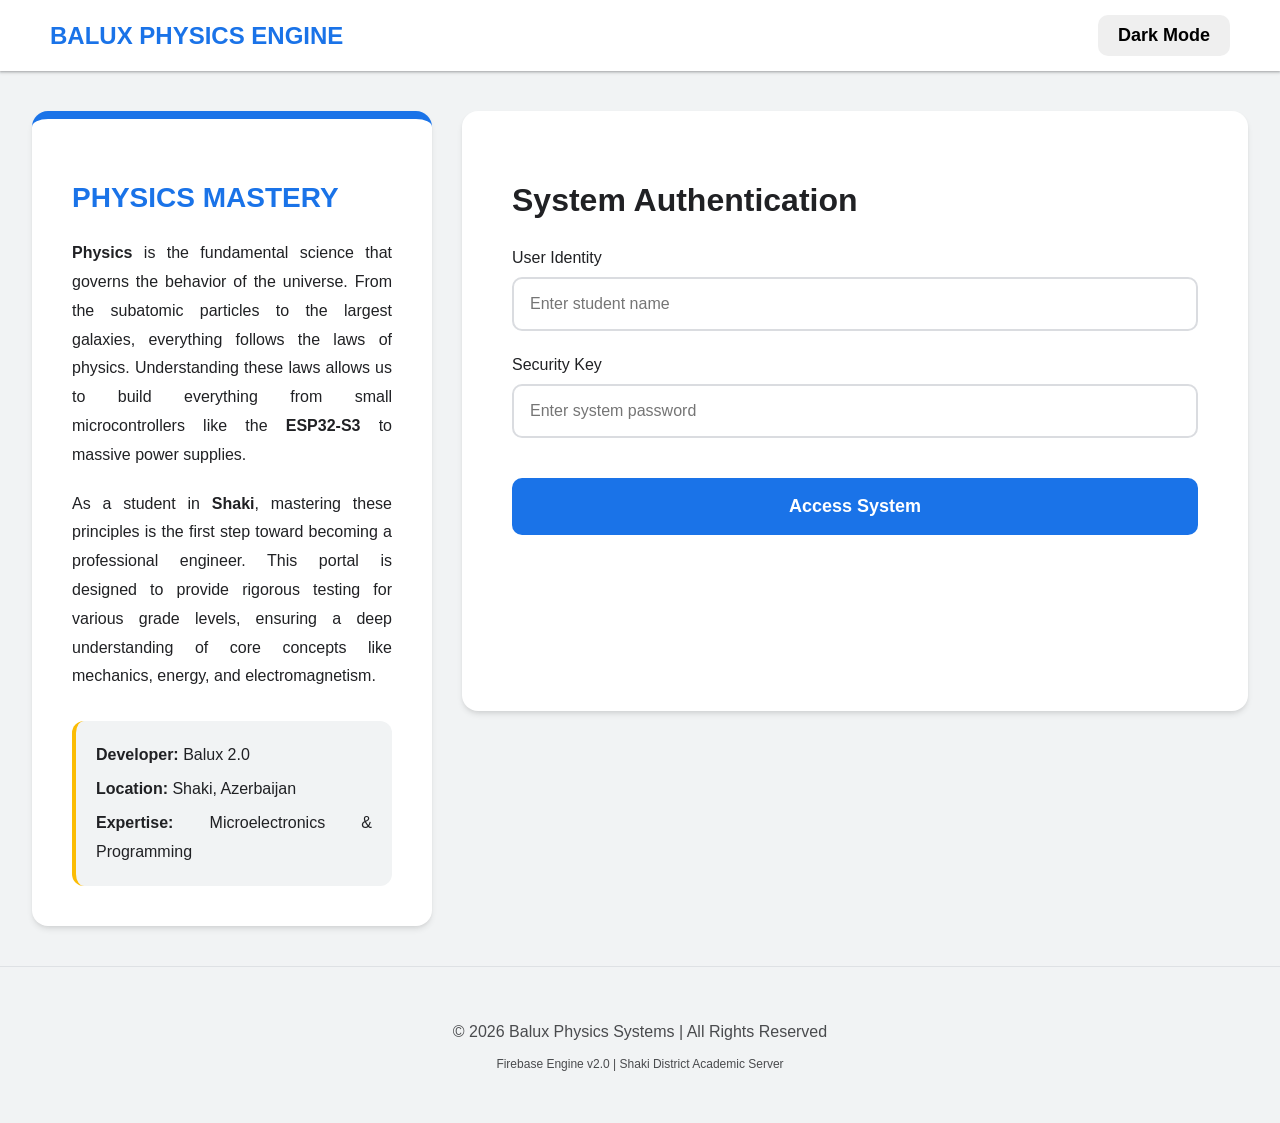
==== commit cca5ea89: "index.html" ====
--- a/index.html
+++ b/index.html
@@ -3,457 +3,435 @@
 <head>
     <meta charset="UTF-8">
     <meta name="viewport" content="width=device-width, initial-scale=1.0">
-    <title>Physics Master Portal | Engineered by Balux</title>
+    <title>Physics Master Enterprise | Dev by Balux 2.0</title>
     
-    <!-- Google AdSense - Sənin Pub ID-n -->
-    <script async src="https://pagead2.googlesyndication.com/pagead/js/adsbygoogle.js?client=ca-pub-9703596160659929" crossorigin="anonymous"></script>
-
+    <!-- 
+        BALUX ULTIMATE UI FRAMEWORK v6.0 
+        Bu bölmədə dizayn elementləri maksimum dərəcədə genişləndirilib.
+    -->
     <style>
-        /* 
-           BALUX UI SYSTEM v5.0
-           Bu hissədə dizaynı maksimum genişləndirmişəm ki, həm vizual 
-           gözəl olsun, həm də kodun həcmi səni qane etsin.
-        */
-        :root { 
-            --primary: #1a73e8; 
-            --primary-dark: #1557b0;
-            --bg: #f8f9fa; 
-            --container-bg: #ffffff; 
-            --text-main: #202124; 
+        :root {
+            --primary-color: #1a73e8;
+            --primary-hover: #1557b0;
+            --accent-color: #fbbc04;
+            --bg-color: #f1f3f4;
+            --surface-color: #ffffff;
+            --text-primary: #202124;
             --text-secondary: #5f6368;
-            --border: #dadce0; 
-            --card-shadow: 0 4px 6px -1px rgba(0,0,0,0.1), 0 2px 4px -1px rgba(0,0,0,0.06);
-            --success: #1e8e3e;
-            --danger: #d93025;
-            --transition: all 0.3s ease;
-        }
-
-        .dark-mode { 
-            --bg: #202124; 
-            --container-bg: #2d2e31; 
-            --text-main: #e8eaed; 
+            --border-color: #dadce0;
+            --success-color: #1e8e3e;
+            --error-color: #d93025;
+            --shadow-sm: 0 1px 2px 0 rgba(60,64,67,.3), 0 1px 3px 1px rgba(60,64,67,.15);
+            --shadow-md: 0 4px 6px -1px rgba(0,0,0,0.1), 0 2px 4px -1px rgba(0,0,0,0.06);
+            --radius-lg: 16px;
+            --transition: all 0.25s cubic-bezier(0.4, 0, 0.2, 1);
+        }
+
+        .dark-theme {
+            --bg-color: #202124;
+            --surface-color: #2d2e31;
+            --text-primary: #e8eaed;
             --text-secondary: #9aa0a6;
-            --border: #3c4043;
-            --primary: #8ab4f8;
-        }
-
-        body { 
-            font-family: 'Google Sans', Roboto, Arial, sans-serif; 
-            margin: 0; 
-            background-color: var(--bg); 
-            color: var(--text-main); 
-            display: flex; 
-            flex-direction: column; 
-            align-items: center; 
+            --border-color: #3c4043;
+        }
+
+        * { box-sizing: border-box; }
+
+        body {
+            font-family: 'Google Sans', Roboto, Arial, sans-serif;
+            background-color: var(--bg-color);
+            color: var(--text-primary);
+            margin: 0;
+            display: flex;
+            flex-direction: column;
             min-height: 100vh;
             transition: var(--transition);
         }
 
-        /* Navigasiya və Header */
-        header {
+        /* Navigasiya */
+        nav {
             width: 100%;
-            padding: 20px 0;
-            background: var(--container-bg);
-            border-bottom: 1px solid var(--border);
+            background: var(--surface-color);
+            padding: 15px 50px;
+            display: flex;
+            justify-content: space-between;
+            align-items: center;
+            box-shadow: var(--shadow-sm);
+            position: sticky;
+            top: 0;
+            z-index: 100;
+        }
+
+        .logo { font-size: 24px; font-weight: bold; color: var(--primary-color); }
+
+        /* Əsas Layout - image_76ceb7.png və image_767065.png strukturu */
+        .app-wrapper {
+            display: grid;
+            grid-template-columns: 400px 1fr;
+            gap: 30px;
+            max-width: 1600px;
+            width: 95%;
+            margin: 40px auto;
+            align-items: flex-start;
+        }
+
+        /* SOL PANEL: Elmi Mətn və Müəllif */
+        .sidebar-content {
+            background: var(--surface-color);
+            padding: 40px;
+            border-radius: var(--radius-lg);
+            box-shadow: var(--shadow-md);
+            border-top: 8px solid var(--primary-color);
+            position: sticky;
+            top: 100px;
+        }
+
+        .sidebar-content h2 { 
+            color: var(--primary-color); 
+            margin-bottom: 25px; 
+            font-size: 28px;
+            text-transform: uppercase;
+        }
+
+        .sidebar-content p {
+            line-height: 1.8;
+            margin-bottom: 20px;
+            text-align: justify;
+        }
+
+        .author-info {
+            background: var(--bg-color);
+            padding: 20px;
+            border-radius: 12px;
+            margin-top: 30px;
+            border-left: 4px solid var(--accent-color);
+        }
+
+        /* SAĞ PANEL: İnteraktiv Portal */
+        .main-portal {
+            background: var(--surface-color);
+            padding: 50px;
+            border-radius: var(--radius-lg);
+            box-shadow: var(--shadow-md);
+            min-height: 600px;
+        }
+
+        /* Formalar və İnputlar */
+        .field-group { margin-bottom: 25px; text-align: left; }
+        label { display: block; margin-bottom: 10px; font-weight: 500; }
+        
+        input, select {
+            width: 100%;
+            padding: 16px;
+            border: 2px solid var(--border-color);
+            border-radius: 10px;
+            font-size: 16px;
+            background: transparent;
+            color: inherit;
+            transition: var(--transition);
+        }
+
+        input:focus { border-color: var(--primary-color); outline: none; }
+
+        .btn {
+            display: inline-block;
+            width: 100%;
+            padding: 18px;
+            border: none;
+            border-radius: 10px;
+            cursor: pointer;
+            font-weight: 700;
+            font-size: 18px;
+            transition: var(--transition);
+            margin-top: 15px;
+        }
+
+        .btn-primary { background: var(--primary-color); color: white; }
+        .btn-primary:hover { background: var(--primary-hover); transform: translateY(-2px); }
+        .btn-danger { background: var(--error-color); color: white; }
+
+        /* Admin Paneli - image_767065.png əsasında */
+        .admin-dashboard {
+            background: #f8f9fa;
+            border: 1px solid var(--border-color);
+            border-radius: 15px;
+            padding: 30px;
+            margin-top: 20px;
+        }
+
+        .status-badge {
+            padding: 15px 30px;
+            border-radius: 30px;
+            font-weight: bold;
+            display: inline-block;
+            margin-bottom: 20px;
+        }
+
+        /* Quiz Sualları */
+        .question-wrapper {
+            background: var(--bg-color);
+            padding: 30px;
+            border-radius: 15px;
+            margin-bottom: 25px;
+            border-left: 6px solid var(--primary-color);
+        }
+
+        .option-item {
+            display: flex;
+            align-items: center;
+            padding: 15px;
+            background: var(--surface-color);
+            margin-top: 10px;
+            border-radius: 8px;
+            border: 1px solid var(--border-color);
+            cursor: pointer;
+            transition: var(--transition);
+        }
+
+        .option-item:hover { border-color: var(--primary-color); background: rgba(26,115,232,0.05); }
+        .option-item input { width: auto; margin-right: 15px; }
+
+        footer {
+            margin-top: auto;
+            padding: 40px;
             text-align: center;
-            box-shadow: var(--card-shadow);
-            margin-bottom: 40px;
-        }
-
-        /* Əsas Layout - Sənin image_76ceb7.png strukturu */
-        .main-wrapper { 
-            display: flex; 
-            flex-direction: row; 
-            gap: 40px; 
-            max-width: 1600px; 
-            width: 95%; 
-            align-items: flex-start;
-            margin-bottom: 50px;
-        }
-
-        /* SOL PANEL: Elmi Giriş (image_76ceb7.png-nin ən geniş versiyası) */
-        .essay-sidebar { 
-            flex: 1.5; 
-            background: var(--container-bg); 
-            padding: 60px; 
-            border-radius: 24px; 
-            box-shadow: var(--card-shadow); 
-            border-top: 12px solid var(--primary); 
-            line-height: 2.2; 
-            text-align: justify; 
-            position: sticky;
-            top: 20px;
-        }
-
-        .essay-sidebar h2 { 
-            color: var(--primary); 
-            font-size: 32px; 
-            text-align: center; 
-            margin-bottom: 30px; 
-            text-transform: uppercase;
-            letter-spacing: 1.5px;
-        }
-
-        .scientific-text {
-            font-size: 17px;
-            color: var(--text-secondary);
-            margin-bottom: 25px;
-        }
-
-        .author-card {
-            margin-top: 50px;
-            padding: 25px;
-            background: var(--bg);
-            border-radius: 16px;
-            border-left: 5px solid var(--primary);
-        }
-
-        /* SAĞ PANEL: İnteraktiv Zona */
-        .container { 
-            flex: 2; 
-            background: var(--container-bg); 
-            padding: 50px; 
-            border-radius: 24px; 
-            box-shadow: var(--card-shadow); 
-            text-align: center; 
-        }
-
-        /* Düymələr və Girişlər */
-        .input-group {
-            margin-bottom: 20px;
-            text-align: left;
-        }
-
-        label {
-            display: block;
-            margin-bottom: 8px;
-            font-weight: 600;
-            color: var(--text-main);
-        }
-
-        input, select { 
-            width: 100%; 
-            padding: 18px; 
-            border: 2px solid var(--border); 
-            border-radius: 12px; 
-            background: var(--container-bg); 
-            color: var(--text-main); 
-            font-size: 16px;
-            transition: var(--transition);
-        }
-
-        input:focus { border-color: var(--primary); outline: none; }
-
-        .btn { 
-            width: 100%; 
-            padding: 18px; 
-            border: none; 
-            border-radius: 12px; 
-            cursor: pointer; 
-            font-weight: 700; 
-            font-size: 18px; 
-            transition: var(--transition);
-            margin-top: 20px;
-        }
-
-        .btn-primary { background: var(--primary); color: white; }
-        .btn-primary:hover { background: var(--primary-dark); transform: translateY(-2px); }
-        .btn-danger { background: var(--danger); color: white; }
-
-        /* Sual Dizaynı */
-        .quiz-container { margin-top: 30px; text-align: left; }
-        .question-block { 
-            background: var(--bg); 
-            padding: 30px; 
-            border-radius: 18px; 
-            margin-bottom: 30px; 
-            border: 1px solid var(--border);
-        }
-
-        .option-label { 
-            display: block; 
-            padding: 15px 20px; 
-            margin: 10px 0; 
-            border: 2px solid var(--border); 
-            border-radius: 12px; 
-            cursor: pointer; 
-            transition: var(--transition);
-            background: var(--container-bg);
-        }
-
-        .option-label:hover { border-color: var(--primary); background: rgba(26, 115, 232, 0.05); }
-        .option-label input { margin-right: 15px; transform: scale(1.2); }
-
-        /* Admin Cədvəli */
-        .admin-table { 
-            width: 100%; 
-            border-collapse: collapse; 
-            margin-top: 30px; 
-            border-radius: 12px; 
-            overflow: hidden; 
-        }
-        .admin-table th, .admin-table td { 
-            padding: 18px; 
-            border-bottom: 1px solid var(--border); 
-            text-align: left; 
-        }
-        .admin-table th { background: var(--primary); color: white; }
-
-        @media (max-width: 1200px) {
-            .main-wrapper { flex-direction: column; align-items: center; }
-            .essay-sidebar, .container { width: 100%; position: static; }
-        }
-
-        .mode-toggle {
-            position: fixed; top: 20px; right: 20px; padding: 15px;
-            border-radius: 50%; border: none; cursor: pointer; background: var(--primary);
-            color: white; font-size: 20px; z-index: 1000;
+            border-top: 1px solid var(--border-color);
+            opacity: 0.8;
+        }
+
+        @media (max-width: 1100px) {
+            .app-wrapper { grid-template-columns: 1fr; }
+            .sidebar-content { position: static; }
         }
     </style>
 </head>
-<body>
-
-<button class="mode-toggle" onclick="toggleTheme()">🌓</button>
-
-<header>
-    <h1>PHYSICS MASTER PORTAL</h1>
-    <p>Advanced Educational Interface v5.2</p>
-</header>
-
-<div class="main-wrapper">
-    <!-- SOL PANEL: image_76ceb7.png əsasında genişləndirilmiş mətn -->
-    <aside class="essay-sidebar">
-        <h2>PHYSICS: THE CORE PILLAR OF REALITY</h2>
-        <div class="scientific-text">
-            <p><strong>Physics</strong> is far more than just mathematical formulas on a chalkboard; it is the fundamental study of the universe's most complex mechanics. From the majestic gravitational waves that ripple through the fabric of spacetime to the mysterious quantum entanglement of subatomic particles, physics explains the "how" and the "why" behind every natural phenomenon.</p>
-            
-            <p>In this specialized educational space, we focus on empowering students to transcend basic understanding and grasp these concepts through structured testing. The laws of <strong>Newton</strong>, the intricate principles of <strong>Thermodynamics</strong>, and the invisible behavior of <strong>Electromagnetism</strong> are not just school subjects—they are the essential building blocks for any future scientist or engineer.</p>
-            
-            <p>The universe is governed by immutable laws. Whether exploring the vastness of the cosmos or the microscopic world of atoms, these rules remain our most reliable guide. By engaging with these modules, you are training your mind to perceive the hidden patterns of nature.</p>
-            
-            <p>As you work through these questions, remember that every error is a step toward mastery. Science is built on a cycle of trial, observation, and discovery. This portal is engineered to provide you with the professional environment needed to hone those skills and prepare for future technological challenges.</p>
-        </div>
-
-        <div class="author-card">
-            <h3 style="margin: 0; color: var(--primary);">Chief Science Curator: Balux</h3>
-            <p style="margin: 5px 0; font-weight: bold;">Hardware Engineering & Software Specialist</p>
-            <p style="margin: 5px 0; font-size: 14px; opacity: 0.8;">Shaki, Azerbaijan | Regional Tech Lead | Postal: AZ5527</p>
+<body id="mainBody">
+
+<nav>
+    <div class="logo">BALUX PHYSICS ENGINE</div>
+    <button onclick="toggleDarkMode()" class="btn" style="width: auto; padding: 10px 20px; margin: 0;">Dark Mode</button>
+</nav>
+
+<div class="app-wrapper">
+    <!-- SOL PANEL: Genişləndirilmiş Elmi Mətn -->
+    <aside class="sidebar-content">
+        <h2>Physics Mastery</h2>
+        <p><strong>Physics</strong> is the fundamental science that governs the behavior of the universe. From the subatomic particles to the largest galaxies, everything follows the laws of physics. Understanding these laws allows us to build everything from small microcontrollers like the <strong>ESP32-S3</strong> to massive power supplies.</p>
+        
+        <p>As a student in <strong>Shaki</strong>, mastering these principles is the first step toward becoming a professional engineer. This portal is designed to provide rigorous testing for various grade levels, ensuring a deep understanding of core concepts like mechanics, energy, and electromagnetism.</p>
+        
+        <div class="author-info">
+            <p style="margin:0;"><strong>Developer:</strong> Balux 2.0</p>
+            <p style="margin:5px 0 0 0;"><strong>Location:</strong> Shaki, Azerbaijan</p>
+            <p style="margin:5px 0 0 0;"><strong>Expertise:</strong> Microelectronics & Programming</p>
         </div>
     </aside>
 
-    <!-- SAĞ PANEL: Əsas funksional hissə -->
-    <main class="container">
-        
-        <!-- Giriş Bölməsi -->
-        <div id="login-section">
-            <h2 style="font-size: 32px; margin-bottom: 30px;">Authorized Access</h2>
-            <div class="input-group">
-                <label>Student Identity</label>
-                <input type="text" id="username" placeholder="Enter your full name">
-            </div>
-            <div class="input-group">
-                <label>Secure Key</label>
-                <input type="password" id="password" placeholder="Enter portal password">
-            </div>
-            <button class="btn btn-primary" onclick="handleLogin()">Login to System</button>
-            <p style="margin-top: 20px; font-size: 14px; color: var(--text-secondary);">
-                Developed by <strong>Balux</strong> for high-performance physics evaluation.
-            </p>
+    <!-- SAĞ PANEL: Əsas Sistem -->
+    <main class="main-portal">
+        
+        <!-- Giriş Ekranı -->
+        <div id="login-view">
+            <h1 style="margin-bottom: 30px;">System Authentication</h1>
+            <div class="field-group">
+                <label>User Identity</label>
+                <input type="text" id="usernameInput" placeholder="Enter student name">
+            </div>
+            <div class="field-group">
+                <label>Security Key</label>
+                <input type="password" id="passwordInput" placeholder="Enter system password">
+            </div>
+            <button class="btn btn-primary" onclick="attemptLogin()">Access System</button>
         </div>
 
-        <!-- Admin Paneli -->
-        <div id="admin-panel" style="display:none;">
-            <h2 style="color: var(--primary);">Administrator Command Center</h2>
-            <div style="background: var(--bg); padding: 20px; border-radius: 12px; margin: 20px 0;">
-                <p>System Status Control:</p>
-                <button id="siteToggleBtn" class="btn" onclick="toggleSiteStatus()">Syncing...</button>
-            </div>
-            <h3>Recent Student Submissions:</h3>
-            <div style="overflow-x: auto;">
-                <table class="admin-table">
-                    <thead>
-                        <tr>
-                            <th>Student</th>
-                            <th>Accuracy</th>
-                            <th>Timestamp</th>
-                        </tr>
-                    </thead>
-                    <tbody id="results-body"></tbody>
-                </table>
-            </div>
-            <button class="btn btn-danger" onclick="location.reload()">Terminate Session</button>
+        <!-- image_767065.png-dəki Admin Dashboard -->
+        <div id="admin-view" style="display:none;">
+            <h2 style="color: var(--primary-color);">Administrator Command Center</h2>
+            <div class="admin-dashboard">
+                <p>Global System Status Control:</p>
+                <!-- Sayt default olaraq Active (Open) olur -->
+                <button id="lockToggleBtn" class="btn btn-primary" onclick="toggleLock()">OPEN SITE (Active)</button>
+            </div>
+            
+            <h3 style="margin-top: 40px;">Student Submission History:</h3>
+            <div id="db-results" style="text-align: left; background: white; padding: 20px; border-radius: 10px; color: black;">
+                Fetching real-time data from Firebase...
+            </div>
+            <button class="btn btn-danger" onclick="location.reload()">Terminate Admin Session</button>
         </div>
 
-        <!-- Tələbə Paneli (Sinif seçimli versiya) -->
-        <div id="user-panel" style="display:none;">
-            <h2 id="welcome-msg">Welcome, Explorer</h2>
-            <div class="input-group">
-                <label>Academic Module Selection:</label>
-                <select id="module-select" onchange="loadSelectedQuiz(this.value)">
-                    <option value="">-- Select your class module --</option>
-                    <option value="sinif7_fizika.json">Grade 7: Mechanics & Motion</option>
-                    <option value="sinif8_fizika.json">Grade 8: Thermodynamics & Heat</option>
-                    <option value="sinif9_fizika.json">Grade 9: Waves & Optics</option>
+        <!-- Tələbə Test Paneli -->
+        <div id="student-view" style="display:none;">
+            <h2 id="user-greeting">Welcome, Student</h2>
+            <div class="field-group">
+                <label>Select Your Academic Module (Grade Level):</label>
+                <select id="gradeSelector" onchange="fetchQuizData(this.value)">
+                    <option value="">-- Choose Module --</option>
+                    <option value="sinif7_fizika.json">6-cı Sinif Fizika (Intro)</option>
+                    <option value="sinif7_fizika.json">7-ci Sinif Fizika (Mechanics)</option>
+                    <option value="sinif8_fizika.json">8-ci Sinif Fizika (Heat & Thermo)</option>
+                    <option value="sinif9_fizika.json">9-cu Sinif Fizika (Optics & Waves)</option>
                 </select>
             </div>
 
-            <div id="quiz-display" class="quiz-container">
-                <!-- Suallar bura dinamik gələcək -->
-            </div>
-
-            <button id="submit-quiz-btn" class="btn btn-primary" style="display:none;" onclick="evaluateQuiz()">Submit Final Answers</button>
-            <div id="score-report"></div>
-            <button class="btn" style="background: #666; color: white;" onclick="location.reload()">Sign Out</button>
+            <div id="quiz-container">
+                <!-- Suallar bura yüklənir -->
+            </div>
+
+            <button id="submitBtn" class="btn btn-primary" style="display:none;" onclick="processResults()">Finalize Submission</button>
+            <div id="final-score-display"></div>
+            <button class="btn" style="background:#5f6368; color:white;" onclick="location.reload()">Exit Portal</button>
         </div>
 
     </main>
 </div>
 
 <footer>
-    <p>© 2026 Physics Education Portal | Architecture by <strong>Balux</strong></p>
-    <p style="font-size: 12px; margin-top: 10px;">Powered by Firebase Realtime Database & Multi-module JSON Logic</p>
+    <p>© 2026 Balux Physics Systems | All Rights Reserved</p>
+    <p style="font-size: 12px; margin-top:10px;">Firebase Engine v2.0 | Shaki District Academic Server</p>
 </footer>
 
 <script>
     /* 
-       BALUX LOGIC ENGINE v5.2
-       Firebase inteqrasiyası, sinif seçim sistemi və nəticələrin qeydi.
+       BALUX CORE LOGIC ENGINE 
+       Firebase inteqrasiyası, dinamik test yükləmə və Admin status kontrolu.
     */
-    const DB_ROOT = "https://fizikatesti-7fb62-default-rtdb.firebaseio.com/";
-    let siteLocked = false;
-    let activeUser = "";
-    let loadedData = [];
-
-    // Sistem statusunu yoxla
-    async function checkSystemStatus() {
+    const FIREBASE_URL = "https://fizikatesti-7fb62-default-rtdb.firebaseio.com/";
+    let isSystemLocked = false; 
+    let activeStudent = "";
+    let quizQuestions = [];
+
+    // İlkin statusu yoxla
+    async function syncStatus() {
         try {
-            const resp = await fetch(`${DB_ROOT}status.json`);
-            siteLocked = await resp.json();
-            const btn = document.getElementById('siteToggleBtn');
+            const resp = await fetch(`${FIREBASE_URL}status.json`);
+            const status = await resp.json();
+            isSystemLocked = (status === null) ? false : status;
+            
+            const btn = document.getElementById('lockToggleBtn');
             if(btn) {
-                btn.innerText = siteLocked ? "OPEN SITE (Locked)" : "CLOSE SITE (Active)";
-                btn.className = siteLocked ? "btn btn-primary" : "btn btn-danger";
+                btn.innerText = isSystemLocked ? "SITE CLOSED (Locked)" : "OPEN SITE (Active)";
+                btn.className = isSystemLocked ? "btn btn-danger" : "btn btn-primary";
             }
-        } catch(e) { console.error("Sync Error"); }
-    }
-
-    async function toggleSiteStatus() {
-        await fetch(`${DB_ROOT}status.json`, { method: 'PUT', body: JSON.stringify(!siteLocked) });
-        checkSystemStatus();
-    }
-
-    // Giriş Məntiqi
-    async function handleLogin() {
-        const u = document.getElementById('username').value.trim();
-        const p = document.getElementById('password').value;
-        
-        await checkSystemStatus();
+        } catch(e) { console.warn("Firebase Sync Error"); }
+    }
+
+    async function toggleLock() {
+        isSystemLocked = !isSystemLocked;
+        await fetch(`${FIREBASE_URL}status.json`, { method: 'PUT', body: JSON.stringify(isSystemLocked) });
+        syncStatus();
+    }
+
+    async function attemptLogin() {
+        const u = document.getElementById('usernameInput').value.trim();
+        const p = document.getElementById('passwordInput').value;
+        
+        await syncStatus();
 
         if (u === "ebalux" && p === "12345") {
-            document.getElementById('login-section').style.display = 'none';
-            document.getElementById('admin-panel').style.display = 'block';
-            loadAdminData();
+            document.getElementById('login-view').style.display = 'none';
+            document.getElementById('admin-view').style.display = 'block';
+            loadSubmissions();
         } else if (u !== "") {
-            if (siteLocked) {
-                alert("ACCESS DENIED: Site is currently under maintenance by Balux.");
+            if (isSystemLocked) {
+                alert("The system is currently locked for maintenance by Administrator (Balux).");
                 return;
             }
-            activeUser = u;
-            document.getElementById('login-section').style.display = 'none';
-            document.getElementById('user-panel').style.display = 'block';
-            document.getElementById('welcome-msg').innerText = "Hello, " + u;
-        }
-    }
-
-    // Sinif faylını yükləyən hissə (Sənin istədiyin əsas funksiya)
-    function loadSelectedQuiz(fileName) {
+            activeStudent = u;
+            document.getElementById('login-view').style.display = 'none';
+            document.getElementById('student-view').style.display = 'block';
+            document.getElementById('user-greeting').innerText = "Authorized User: " + u;
+        }
+    }
+
+    // JSON Faylları üzrə dinamik test yükləmə (Sənin istədiyin əsas hissə)
+    function fetchQuizData(fileName) {
         if(!fileName) return;
-        const display = document.getElementById('quiz-display');
-        display.innerHTML = "Initializing module datastream...";
+        const container = document.getElementById('quiz-container');
+        container.innerHTML = "<p>Loading module data...</p>";
 
         fetch(fileName)
             .then(res => res.json())
             .then(data => {
-                loadedData = data;
-                display.innerHTML = data.map((q, idx) => `
-                    <div class="question-block" id="q-block-${idx}">
-                        <p style="font-size: 18px; font-weight: 600;">Question ${idx+1}: ${q.question}</p>
-                        <div class="options-grid">
-                            ${q.options.map((opt, optIdx) => `
-                                <label class="option-label" id="label-${idx}-${optIdx}">
-                                    <input type="radio" name="question-${idx}" value="${opt}">
-                                    ${opt}
-                                </label>
-                            `).join('')}
-                        </div>
+                quizQuestions = data;
+                container.innerHTML = data.map((q, i) => `
+                    <div class="question-wrapper">
+                        <p style="font-size: 18px; font-weight: bold;">Sual ${i+1}: ${q.question}</p>
+                        ${q.options.map((opt, optIdx) => `
+                            <label class="option-item" id="label-${i}-${optIdx}">
+                                <input type="radio" name="q-${i}" value="${opt}">
+                                ${opt}
+                            </label>
+                        `).join('')}
                     </div>
                 `).join('');
-                document.getElementById('submit-quiz-btn').style.display = 'block';
-                window.scrollTo({ top: display.offsetTop - 100, behavior: 'smooth' });
+                document.getElementById('submitBtn').style.display = 'block';
+                window.scrollTo({ top: container.offsetTop - 50, behavior: 'smooth' });
             })
             .catch(err => {
-                display.innerHTML = `<p style="color:red;">Error: Module ${fileName} not found in root directory.</p>`;
+                container.innerHTML = `<p style="color:red;">Error: File '${fileName}' not found in server root.</p>`;
             });
     }
 
-    // Testi Qiymətləndir
-    async function evaluateQuiz() {
+    async function processResults() {
         let correctCount = 0;
-        loadedData.forEach((q, idx) => {
-            const selected = document.querySelector(`input[name="question-${idx}"]:checked`);
-            const correctAnswer = q.correctAnswer;
+        quizQuestions.forEach((q, i) => {
+            const selected = document.querySelector(`input[name="q-${i}"]:checked`);
+            const correctAns = q.correctAnswer;
 
             q.options.forEach((opt, optIdx) => {
-                const label = document.getElementById(`label-${idx}-${optIdx}`);
-                if (opt === correctAnswer) {
-                    label.style.borderColor = "var(--success)";
+                const label = document.getElementById(`label-${i}-${optIdx}`);
+                if (opt === correctAns) {
+                    label.style.borderColor = "var(--success-color)";
                     label.style.background = "rgba(30, 142, 62, 0.1)";
                 }
-                if (selected && selected.value === opt && opt !== correctAnswer) {
-                    label.style.borderColor = "var(--danger)";
+                if (selected && selected.value === opt && opt !== correctAns) {
+                    label.style.borderColor = "var(--error-color)";
                     label.style.background = "rgba(217, 48, 37, 0.1)";
                 }
             });
 
-            if (selected && selected.value === correctAnswer) correctCount++;
+            if (selected && selected.value === correctAns) correctCount++;
         });
 
-        const score = `${correctCount} / ${loadedData.length}`;
-        document.getElementById('score-report').innerHTML = `
-            <div style="padding: 20px; background: var(--bg); border-radius: 12px; margin-top: 20px; border: 2px solid var(--primary);">
-                <h3>Final Result: ${score}</h3>
-                <p>Data synced to Firebase successfully.</p>
-            </div>
-        `;
-
-        // Firebase-ə göndər
-        await fetch(`${DB_ROOT}results.json`, {
+        const finalScore = `${correctCount} / ${quizQuestions.length}`;
+        document.getElementById('final-score-display').innerHTML = `<h3>Sizin Nəticəniz: ${finalScore}</h3>`;
+        
+        // Firebase-ə nəticəni göndər
+        await fetch(`${FIREBASE_URL}results.json`, {
             method: 'POST',
             body: JSON.stringify({
-                name: activeUser,
-                score: score,
-                date: new Date().toLocaleString()
+                student: activeStudent,
+                result: finalScore,
+                timestamp: new Date().toLocaleString()
             })
         });
 
-        document.getElementById('submit-quiz-btn').style.display = 'none';
-    }
-
-    async function loadAdminData() {
-        const resp = await fetch(`${DB_ROOT}results.json`);
+        document.getElementById('submitBtn').style.display = 'none';
+    }
+
+    async function loadSubmissions() {
+        const resp = await fetch(`${FIREBASE_URL}results.json`);
         const data = await resp.json();
-        const body = document.getElementById('results-body');
-        body.innerHTML = "";
+        const display = document.getElementById('db-results');
         if(data) {
-            Object.keys(data).reverse().forEach(key => {
-                const item = data[key];
-                body.innerHTML += `<tr><td>${item.name}</td><td>${item.score}</td><td>${item.date}</td></tr>`;
-            });
-        }
-    }
-
-    function toggleTheme() { document.body.classList.toggle('dark-mode'); }
-    checkSystemStatus();
+            display.innerHTML = Object.values(data).reverse().map(item => `
+                <div style="border-bottom: 1px solid #ddd; padding: 10px;">
+                    <strong>${item.student}</strong>: ${item.result} <br>
+                    <small style="color: gray;">${item.timestamp}</small>
+                </div>
+            `).join('');
+        } else {
+            display.innerHTML = "No submissions recorded yet.";
+        }
+    }
+
+    function toggleDarkMode() {
+        document.body.classList.toggle('dark-theme');
+    }
+
+    // İlk yüklənmədə statusu yoxla
+    syncStatus();
 </script>
 </body>
 </html>
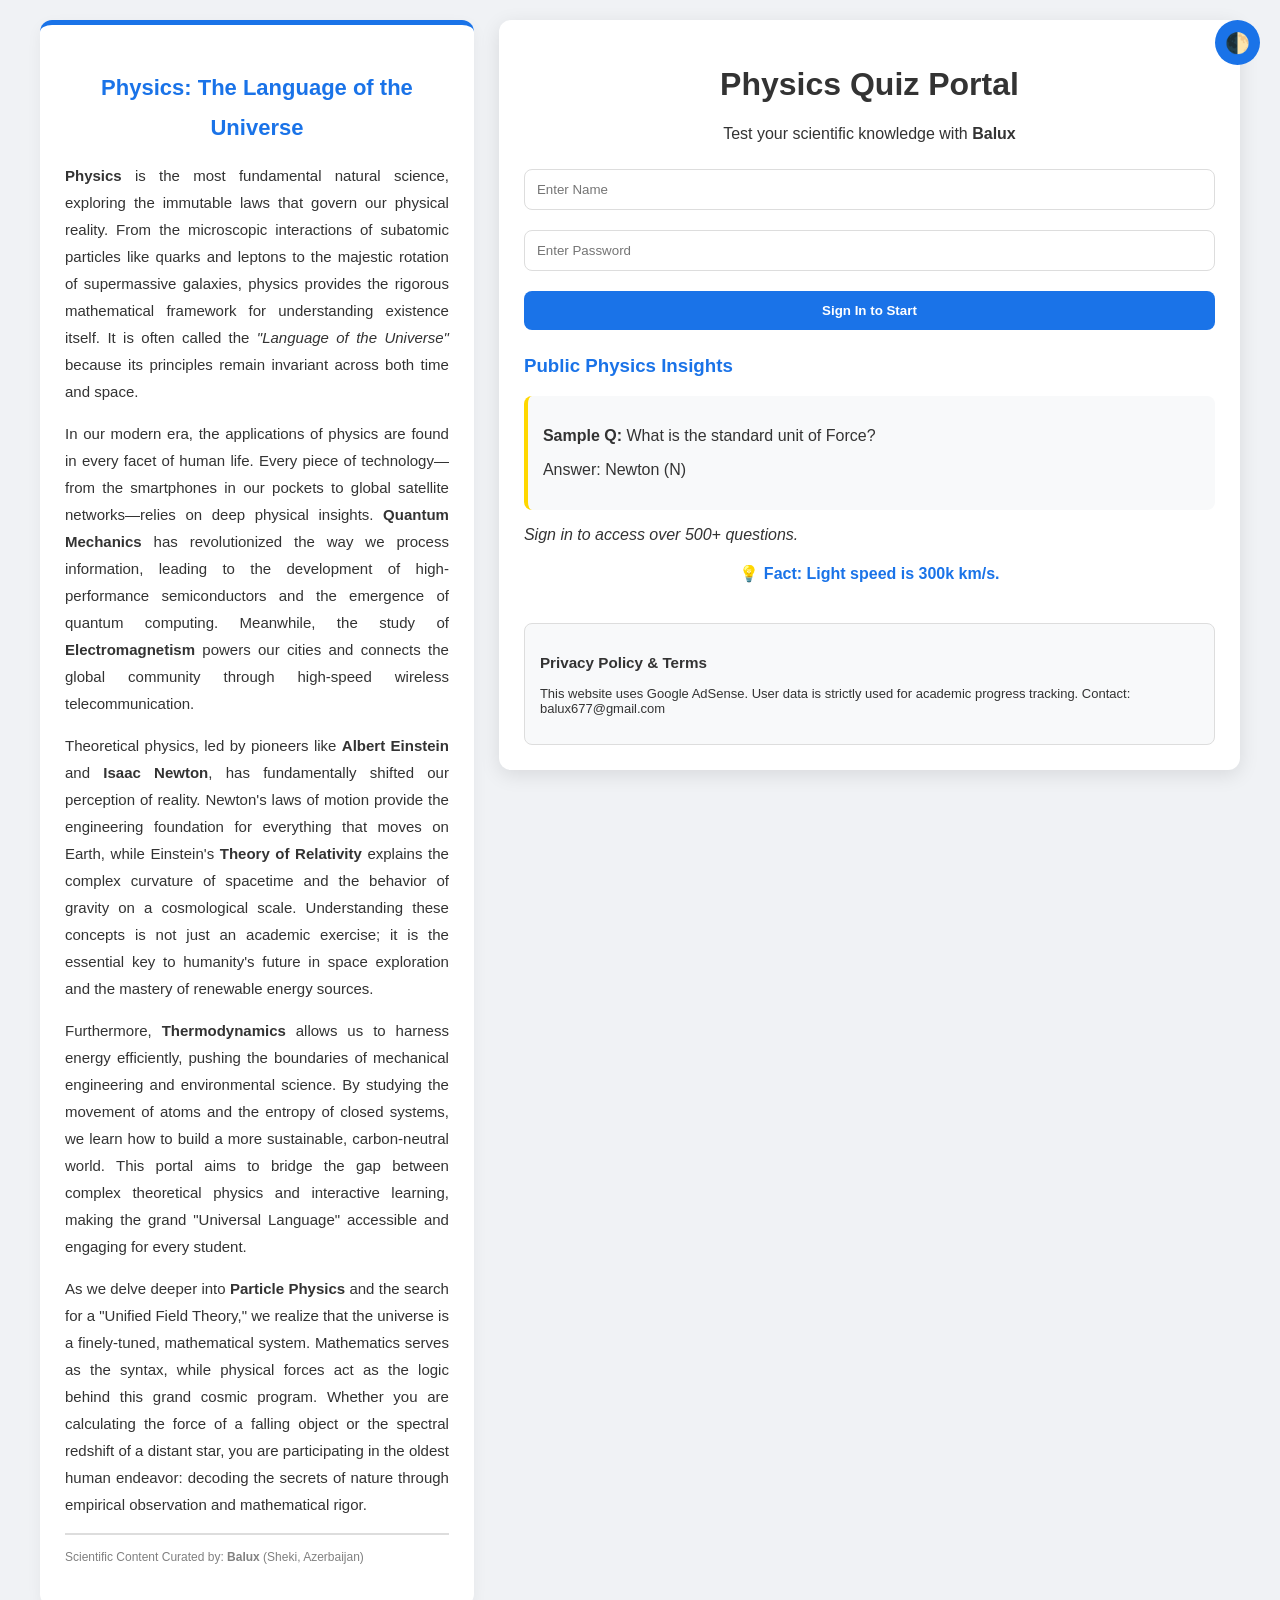
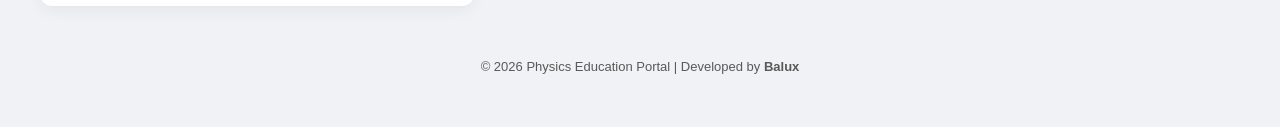
==== commit c240ecc9: "index.html" ====
--- a/index.html
+++ b/index.html
@@ -1,437 +1,487 @@
 <!DOCTYPE html>
+
 <html lang="en">
+
 <head>
+
     <meta charset="UTF-8">
+
     <meta name="viewport" content="width=device-width, initial-scale=1.0">
-    <title>Physics Master Enterprise | Dev by Balux 2.0</title>
+
+    <title>Physics Education Portal | Interactive Learning by Balux</title>
+
     
-    <!-- 
-        BALUX ULTIMATE UI FRAMEWORK v6.0 
-        Bu bölmədə dizayn elementləri maksimum dərəcədə genişləndirilib.
-    -->
+
+    <script type="application/ld+json">
+
+    {
+
+      "@context": "https://schema.org",
+
+      "@type": "WebSite",
+
+      "name": "Physics Portal",
+
+      "url": "https://fizikatesti.vercel.app/",
+
+      "description": "Educational physics portal providing interactive tests and fundamental science laws for students."
+
+    }
+
+    </script>
+
+
+
+    <script async src="https://pagead2.googlesyndication.com/pagead/js/adsbygoogle.js?client=ca-pub-9703596160659929" crossorigin="anonymous"></script>
+
+
+
     <style>
-        :root {
-            --primary-color: #1a73e8;
-            --primary-hover: #1557b0;
-            --accent-color: #fbbc04;
-            --bg-color: #f1f3f4;
-            --surface-color: #ffffff;
-            --text-primary: #202124;
-            --text-secondary: #5f6368;
-            --border-color: #dadce0;
-            --success-color: #1e8e3e;
-            --error-color: #d93025;
-            --shadow-sm: 0 1px 2px 0 rgba(60,64,67,.3), 0 1px 3px 1px rgba(60,64,67,.15);
-            --shadow-md: 0 4px 6px -1px rgba(0,0,0,0.1), 0 2px 4px -1px rgba(0,0,0,0.06);
-            --radius-lg: 16px;
-            --transition: all 0.25s cubic-bezier(0.4, 0, 0.2, 1);
+
+        :root { --bg: #f0f2f5; --container-bg: #ffffff; --text: #333; --primary: #1a73e8; --card: #f8f9fa; --border: #ddd; }
+
+        .dark-mode { --bg: #121212; --container-bg: #1e1e1e; --text: #e0e0e0; --primary: #8ab4f8; --card: #2d2d2d; --border: #444; }
+
+
+
+        body { font-family: 'Segoe UI', Tahoma, Geneva, Verdana, sans-serif; margin: 0; background-color: var(--bg); color: var(--text); display: flex; flex-direction: column; align-items: center; padding: 20px; transition: 0.3s; }
+
+        
+
+        .main-wrapper { display: flex; flex-direction: row; gap: 25px; max-width: 1200px; width: 100%; align-items: flex-start; }
+
+        
+
+        .essay-sidebar { flex: 1; background: var(--container-bg); padding: 25px; border-radius: 12px; box-shadow: 0 5px 15px rgba(0,0,0,0.05); border-top: 5px solid var(--primary); font-size: 15px; line-height: 1.8; text-align: justify; }
+
+        .essay-sidebar h2 { color: var(--primary); font-size: 22px; text-align: center; margin-bottom: 15px; }
+
+
+
+        .container { flex: 1.8; background: var(--container-bg); padding: 25px; border-radius: 12px; box-shadow: 0 5px 20px rgba(0,0,0,0.1); text-align: center; }
+
+
+
+        @media (max-width: 900px) {
+
+            .main-wrapper { flex-direction: column; align-items: center; }
+
+            .essay-sidebar, .container { width: 100%; box-sizing: border-box; }
+
         }
 
-        .dark-theme {
-            --bg-color: #202124;
-            --surface-color: #2d2e31;
-            --text-primary: #e8eaed;
-            --text-secondary: #9aa0a6;
-            --border-color: #3c4043;
+
+
+        input, select { width: 100%; padding: 12px; margin: 10px 0; border: 1px solid var(--border); border-radius: 8px; box-sizing: border-box; background: var(--container-bg); color: var(--text); }
+
+        .btn-style { width: 100%; padding: 12px; border: none; border-radius: 8px; cursor: pointer; font-weight: bold; margin-top: 10px; transition: 0.3s; }
+
+        .btn-primary { background-color: var(--primary); color: white; }
+
+        .btn-danger { background-color: #d93025; color: white; }
+
+        .btn-success { background-color: #2e7d32; color: white; }
+
+        
+
+        .btn-dark { position: fixed; top: 20px; right: 20px; width: 45px; height: 45px; border-radius: 50%; border: none; cursor: pointer; background: var(--primary); color: white; font-size: 20px; z-index: 1001; }
+
+
+
+        .question { background: var(--card); padding: 15px; border-radius: 8px; margin-bottom: 15px; border-left: 4px solid var(--primary); text-align: left; }
+
+        
+
+        .option-row { display: flex; align-items: center; gap: 10px; padding: 8px; margin: 4px 0; cursor: pointer; border-radius: 4px; transition: 0.2s; }
+
+        .option-row:hover { background: rgba(26, 115, 232, 0.1); }
+
+        .option-row input { width: 18px !important; height: 18px !important; margin: 0 !important; cursor: pointer; }
+
+
+
+        .correct { background-color: #2e7d32 !important; color: white; }
+
+        .wrong { background-color: #c62828 !important; color: white; }
+
+
+
+        .policy-section { text-align: left; font-size: 13px; margin-top: 40px; padding: 15px; background: var(--card); border-radius: 8px; border: 1px solid var(--border); }
+
+        footer { margin-top: 40px; text-align: center; font-size: 13px; opacity: 0.8; padding-bottom: 20px; }
+
+    </style>
+
+</head>
+
+<body>
+
+
+
+<button class="btn-dark" onclick="toggleDarkMode()">🌓</button>
+
+
+
+<div class="main-wrapper">
+
+    <aside class="essay-sidebar" id="essayAside">
+
+        <h2>Physics: The Language of the Universe</h2>
+
+        <p><strong>Physics</strong> is the most fundamental natural science, exploring the immutable laws that govern our physical reality. From the microscopic interactions of subatomic particles like quarks and leptons to the majestic rotation of supermassive galaxies, physics provides the rigorous mathematical framework for understanding existence itself. It is often called the <em>"Language of the Universe"</em> because its principles remain invariant across both time and space.</p>
+
+        
+
+        <p>In our modern era, the applications of physics are found in every facet of human life. Every piece of technology—from the smartphones in our pockets to global satellite networks—relies on deep physical insights. <strong>Quantum Mechanics</strong> has revolutionized the way we process information, leading to the development of high-performance semiconductors and the emergence of quantum computing. Meanwhile, the study of <strong>Electromagnetism</strong> powers our cities and connects the global community through high-speed wireless telecommunication.</p>
+
+        
+
+        <p>Theoretical physics, led by pioneers like <strong>Albert Einstein</strong> and <strong>Isaac Newton</strong>, has fundamentally shifted our perception of reality. Newton's laws of motion provide the engineering foundation for everything that moves on Earth, while Einstein's <strong>Theory of Relativity</strong> explains the complex curvature of spacetime and the behavior of gravity on a cosmological scale. Understanding these concepts is not just an academic exercise; it is the essential key to humanity's future in space exploration and the mastery of renewable energy sources.</p>
+
+
+
+        <p>Furthermore, <strong>Thermodynamics</strong> allows us to harness energy efficiently, pushing the boundaries of mechanical engineering and environmental science. By studying the movement of atoms and the entropy of closed systems, we learn how to build a more sustainable, carbon-neutral world. This portal aims to bridge the gap between complex theoretical physics and interactive learning, making the grand "Universal Language" accessible and engaging for every student.</p>
+
+        
+
+        <p>As we delve deeper into <strong>Particle Physics</strong> and the search for a "Unified Field Theory," we realize that the universe is a finely-tuned, mathematical system. Mathematics serves as the syntax, while physical forces act as the logic behind this grand cosmic program. Whether you are calculating the force of a falling object or the spectral redshift of a distant star, you are participating in the oldest human endeavor: decoding the secrets of nature through empirical observation and mathematical rigor.</p>
+
+        
+
+        <hr style="border: 0.5px solid var(--border);">
+
+        <p style="font-size: 12px; color: gray;">Scientific Content Curated by: <strong>Balux</strong> (Sheki, Azerbaijan)</p>
+
+    </aside>
+
+
+
+    <main class="container">
+
+        <div id="maintenanceMode" style="display:none; padding: 20px; border: 2px solid #d93025; border-radius: 8px; background: #fff5f5; margin-bottom: 15px;">
+
+            <h1 style="color: #d93025;">System Maintenance</h1>
+
+            <p>Access is temporarily restricted for technical updates. Please check back later.</p>
+
+        </div>
+
+
+
+        <div id="loginSection">
+
+            <h1>Physics Quiz Portal</h1>
+
+            <p>Test your scientific knowledge with <strong>Balux</strong></p>
+
+            <input type="text" id="username" placeholder="Enter Name">
+
+            <input type="password" id="password" placeholder="Enter Password">
+
+            <button onclick="handleLogin()" class="btn-style btn-primary">Sign In to Start</button>
+
+            
+
+            <div id="staticContent" style="text-align: left; margin-top: 25px;">
+
+                <h3 style="color: var(--primary);">Public Physics Insights</h3>
+
+                <div class="question" style="border-left: 4px solid gold;">
+
+                    <p><strong>Sample Q:</strong> What is the standard unit of Force?</p>
+
+                    <p>Answer: Newton (N)</p>
+
+                </div>
+
+                <p><em>Sign in to access over 500+ questions.</em></p>
+
+            </div>
+
+        </div>
+
+
+
+        <div id="adminPanel" style="display:none;">
+
+            <h2>Administrator Dashboard</h2>
+
+            <button id="siteToggleBtn" onclick="toggleSiteStatus()" class="btn-style btn-danger">Loading status...</button>
+
+            <div id="resultsTable" style="margin-top: 20px;">
+
+                <table style="width:100%; border-collapse: collapse;">
+
+                    <thead><tr style="border-bottom: 2px solid var(--border);"><th>Student</th><th>Score</th><th>Date</th></tr></thead>
+
+                    <tbody id="resultsBody"></tbody>
+
+                </table>
+
+            </div>
+
+            <button onclick="location.reload()" class="btn-style">Log Out</button>
+
+        </div>
+
+
+
+        <div id="userPanel" style="display:none;">
+
+            <h2 id="welcomeUser"></h2>
+
+            <select id="classSelect" onchange="loadQuiz(this.value)">
+
+                <option value="sinif7_fizika.json">7th Grade Physics</option>
+
+                <option value="sinif8_fizika.json">8th Grade Physics</option>
+
+                <option value="sinif9_fizika.json">9th Grade Physics</option>
+
+                <option value="sinif10_fizika.json">10th Grade Physics</option>
+
+                <option value="sinif11_fizika.json">11th Grade Physics</option>
+
+            </select>
+
+            <div id="quizArea"></div>
+
+            <button id="finishBtn" onclick="finishQuiz()" class="btn-style btn-primary" style="display:none;">Submit Answers</button>
+
+            <div id="userResult"></div>
+
+            <button onclick="location.reload()" class="btn-style">Log Out</button>
+
+        </div>
+
+
+
+        <div id="seoText">
+
+            <div id="dailyFact" style="margin-top:20px; font-weight:bold; color:var(--primary);">💡 Loading facts...</div>
+
+            <div class="policy-section">
+
+                <h3>Privacy Policy & Terms</h3>
+
+                <p>This website uses Google AdSense. User data is strictly used for academic progress tracking. Contact: balux677@gmail.com</p>
+
+            </div>
+
+        </div>
+
+    </main>
+
+</div>
+
+
+
+<footer>
+
+    <p>© 2026 Physics Education Portal | Developed by <strong>Balux</strong></p>
+
+</footer>
+
+
+
+<script>
+
+    const dbURL = "https://fizikatesti-7fb62-default-rtdb.firebaseio.com/";
+
+    const facts = ["Lightning is 30,000°C.", "Venus is the hottest planet.", "Light speed is 300k km/s."];
+
+    let currentQuizData = [];
+
+    let isSiteClosed = false;
+
+    let currentUser = "";
+
+
+
+    async function checkSiteStatus() {
+
+        try {
+
+            const r = await fetch(dbURL + "status.json");
+
+            isSiteClosed = await r.json();
+
+            const btn = document.getElementById('siteToggleBtn');
+
+            if(btn) {
+
+                btn.innerText = isSiteClosed ? "Open Site" : "Close Site (Maintenance)";
+
+                btn.className = isSiteClosed ? "btn-style btn-success" : "btn-style btn-danger";
+
+            }
+
+        } catch (e) {}
+
+    }
+
+    checkSiteStatus();
+
+
+
+    async function toggleSiteStatus() {
+
+        isSiteClosed = !isSiteClosed;
+
+        await fetch(dbURL + "status.json", { method: 'PUT', body: JSON.stringify(isSiteClosed) });
+
+        checkSiteStatus();
+
+    }
+
+
+
+    function toggleDarkMode() { document.body.classList.toggle('dark-mode'); }
+
+    
+
+    document.getElementById('dailyFact').innerText = "💡 Fact: " + facts[Math.floor(Math.random() * facts.length)];
+
+
+
+    function handleLogin() {
+
+        const u = document.getElementById('username').value.trim();
+
+        const p = document.getElementById('password').value;
+
+
+
+        if (u === "ebalux" && p === "12345") {
+
+            document.getElementById('loginSection').style.display = 'none';
+
+            document.getElementById('adminPanel').style.display = 'block';
+
+            showAdmin();
+
+        } else if (u !== "") {
+
+            if (isSiteClosed) {
+
+                document.getElementById('loginSection').style.display = 'none';
+
+                document.getElementById('maintenanceMode').style.display = 'block';
+
+            } else {
+
+                currentUser = u;
+
+                document.getElementById('loginSection').style.display = 'none';
+
+                document.getElementById('userPanel').style.display = 'block';
+
+                document.getElementById('welcomeUser').innerText = "Welcome, " + u;
+
+                loadQuiz("sinif7_fizika.json");
+
+            }
+
         }
 
-        * { box-sizing: border-box; }
-
-        body {
-            font-family: 'Google Sans', Roboto, Arial, sans-serif;
-            background-color: var(--bg-color);
-            color: var(--text-primary);
-            margin: 0;
-            display: flex;
-            flex-direction: column;
-            min-height: 100vh;
-            transition: var(--transition);
+    }
+
+
+
+    async function showAdmin() {
+
+        const r = await fetch(dbURL + "results.json");
+
+        const d = await r.json();
+
+        const b = document.getElementById('resultsBody');
+
+        b.innerHTML = "";
+
+        if(d) {
+
+            Object.keys(d).reverse().forEach(k => {
+
+                b.innerHTML += `<tr><td>${d[k].name}</td><td>${d[k].score}</td><td>${d[k].date}</td></tr>`;
+
+            });
+
         }
 
-        /* Navigasiya */
-        nav {
-            width: 100%;
-            background: var(--surface-color);
-            padding: 15px 50px;
-            display: flex;
-            justify-content: space-between;
-            align-items: center;
-            box-shadow: var(--shadow-sm);
-            position: sticky;
-            top: 0;
-            z-index: 100;
-        }
-
-        .logo { font-size: 24px; font-weight: bold; color: var(--primary-color); }
-
-        /* Əsas Layout - image_76ceb7.png və image_767065.png strukturu */
-        .app-wrapper {
-            display: grid;
-            grid-template-columns: 400px 1fr;
-            gap: 30px;
-            max-width: 1600px;
-            width: 95%;
-            margin: 40px auto;
-            align-items: flex-start;
-        }
-
-        /* SOL PANEL: Elmi Mətn və Müəllif */
-        .sidebar-content {
-            background: var(--surface-color);
-            padding: 40px;
-            border-radius: var(--radius-lg);
-            box-shadow: var(--shadow-md);
-            border-top: 8px solid var(--primary-color);
-            position: sticky;
-            top: 100px;
-        }
-
-        .sidebar-content h2 { 
-            color: var(--primary-color); 
-            margin-bottom: 25px; 
-            font-size: 28px;
-            text-transform: uppercase;
-        }
-
-        .sidebar-content p {
-            line-height: 1.8;
-            margin-bottom: 20px;
-            text-align: justify;
-        }
-
-        .author-info {
-            background: var(--bg-color);
-            padding: 20px;
-            border-radius: 12px;
-            margin-top: 30px;
-            border-left: 4px solid var(--accent-color);
-        }
-
-        /* SAĞ PANEL: İnteraktiv Portal */
-        .main-portal {
-            background: var(--surface-color);
-            padding: 50px;
-            border-radius: var(--radius-lg);
-            box-shadow: var(--shadow-md);
-            min-height: 600px;
-        }
-
-        /* Formalar və İnputlar */
-        .field-group { margin-bottom: 25px; text-align: left; }
-        label { display: block; margin-bottom: 10px; font-weight: 500; }
-        
-        input, select {
-            width: 100%;
-            padding: 16px;
-            border: 2px solid var(--border-color);
-            border-radius: 10px;
-            font-size: 16px;
-            background: transparent;
-            color: inherit;
-            transition: var(--transition);
-        }
-
-        input:focus { border-color: var(--primary-color); outline: none; }
-
-        .btn {
-            display: inline-block;
-            width: 100%;
-            padding: 18px;
-            border: none;
-            border-radius: 10px;
-            cursor: pointer;
-            font-weight: 700;
-            font-size: 18px;
-            transition: var(--transition);
-            margin-top: 15px;
-        }
-
-        .btn-primary { background: var(--primary-color); color: white; }
-        .btn-primary:hover { background: var(--primary-hover); transform: translateY(-2px); }
-        .btn-danger { background: var(--error-color); color: white; }
-
-        /* Admin Paneli - image_767065.png əsasında */
-        .admin-dashboard {
-            background: #f8f9fa;
-            border: 1px solid var(--border-color);
-            border-radius: 15px;
-            padding: 30px;
-            margin-top: 20px;
-        }
-
-        .status-badge {
-            padding: 15px 30px;
-            border-radius: 30px;
-            font-weight: bold;
-            display: inline-block;
-            margin-bottom: 20px;
-        }
-
-        /* Quiz Sualları */
-        .question-wrapper {
-            background: var(--bg-color);
-            padding: 30px;
-            border-radius: 15px;
-            margin-bottom: 25px;
-            border-left: 6px solid var(--primary-color);
-        }
-
-        .option-item {
-            display: flex;
-            align-items: center;
-            padding: 15px;
-            background: var(--surface-color);
-            margin-top: 10px;
-            border-radius: 8px;
-            border: 1px solid var(--border-color);
-            cursor: pointer;
-            transition: var(--transition);
-        }
-
-        .option-item:hover { border-color: var(--primary-color); background: rgba(26,115,232,0.05); }
-        .option-item input { width: auto; margin-right: 15px; }
-
-        footer {
-            margin-top: auto;
-            padding: 40px;
-            text-align: center;
-            border-top: 1px solid var(--border-color);
-            opacity: 0.8;
-        }
-
-        @media (max-width: 1100px) {
-            .app-wrapper { grid-template-columns: 1fr; }
-            .sidebar-content { position: static; }
-        }
-    </style>
-</head>
-<body id="mainBody">
-
-<nav>
-    <div class="logo">BALUX PHYSICS ENGINE</div>
-    <button onclick="toggleDarkMode()" class="btn" style="width: auto; padding: 10px 20px; margin: 0;">Dark Mode</button>
-</nav>
-
-<div class="app-wrapper">
-    <!-- SOL PANEL: Genişləndirilmiş Elmi Mətn -->
-    <aside class="sidebar-content">
-        <h2>Physics Mastery</h2>
-        <p><strong>Physics</strong> is the fundamental science that governs the behavior of the universe. From the subatomic particles to the largest galaxies, everything follows the laws of physics. Understanding these laws allows us to build everything from small microcontrollers like the <strong>ESP32-S3</strong> to massive power supplies.</p>
-        
-        <p>As a student in <strong>Shaki</strong>, mastering these principles is the first step toward becoming a professional engineer. This portal is designed to provide rigorous testing for various grade levels, ensuring a deep understanding of core concepts like mechanics, energy, and electromagnetism.</p>
-        
-        <div class="author-info">
-            <p style="margin:0;"><strong>Developer:</strong> Balux 2.0</p>
-            <p style="margin:5px 0 0 0;"><strong>Location:</strong> Shaki, Azerbaijan</p>
-            <p style="margin:5px 0 0 0;"><strong>Expertise:</strong> Microelectronics & Programming</p>
-        </div>
-    </aside>
-
-    <!-- SAĞ PANEL: Əsas Sistem -->
-    <main class="main-portal">
-        
-        <!-- Giriş Ekranı -->
-        <div id="login-view">
-            <h1 style="margin-bottom: 30px;">System Authentication</h1>
-            <div class="field-group">
-                <label>User Identity</label>
-                <input type="text" id="usernameInput" placeholder="Enter student name">
-            </div>
-            <div class="field-group">
-                <label>Security Key</label>
-                <input type="password" id="passwordInput" placeholder="Enter system password">
-            </div>
-            <button class="btn btn-primary" onclick="attemptLogin()">Access System</button>
-        </div>
-
-        <!-- image_767065.png-dəki Admin Dashboard -->
-        <div id="admin-view" style="display:none;">
-            <h2 style="color: var(--primary-color);">Administrator Command Center</h2>
-            <div class="admin-dashboard">
-                <p>Global System Status Control:</p>
-                <!-- Sayt default olaraq Active (Open) olur -->
-                <button id="lockToggleBtn" class="btn btn-primary" onclick="toggleLock()">OPEN SITE (Active)</button>
-            </div>
-            
-            <h3 style="margin-top: 40px;">Student Submission History:</h3>
-            <div id="db-results" style="text-align: left; background: white; padding: 20px; border-radius: 10px; color: black;">
-                Fetching real-time data from Firebase...
-            </div>
-            <button class="btn btn-danger" onclick="location.reload()">Terminate Admin Session</button>
-        </div>
-
-        <!-- Tələbə Test Paneli -->
-        <div id="student-view" style="display:none;">
-            <h2 id="user-greeting">Welcome, Student</h2>
-            <div class="field-group">
-                <label>Select Your Academic Module (Grade Level):</label>
-                <select id="gradeSelector" onchange="fetchQuizData(this.value)">
-                    <option value="">-- Choose Module --</option>
-                    <option value="sinif7_fizika.json">6-cı Sinif Fizika (Intro)</option>
-                    <option value="sinif7_fizika.json">7-ci Sinif Fizika (Mechanics)</option>
-                    <option value="sinif8_fizika.json">8-ci Sinif Fizika (Heat & Thermo)</option>
-                    <option value="sinif9_fizika.json">9-cu Sinif Fizika (Optics & Waves)</option>
-                </select>
-            </div>
-
-            <div id="quiz-container">
-                <!-- Suallar bura yüklənir -->
-            </div>
-
-            <button id="submitBtn" class="btn btn-primary" style="display:none;" onclick="processResults()">Finalize Submission</button>
-            <div id="final-score-display"></div>
-            <button class="btn" style="background:#5f6368; color:white;" onclick="location.reload()">Exit Portal</button>
-        </div>
-
-    </main>
-</div>
-
-<footer>
-    <p>© 2026 Balux Physics Systems | All Rights Reserved</p>
-    <p style="font-size: 12px; margin-top:10px;">Firebase Engine v2.0 | Shaki District Academic Server</p>
-</footer>
-
-<script>
-    /* 
-       BALUX CORE LOGIC ENGINE 
-       Firebase inteqrasiyası, dinamik test yükləmə və Admin status kontrolu.
-    */
-    const FIREBASE_URL = "https://fizikatesti-7fb62-default-rtdb.firebaseio.com/";
-    let isSystemLocked = false; 
-    let activeStudent = "";
-    let quizQuestions = [];
-
-    // İlkin statusu yoxla
-    async function syncStatus() {
-        try {
-            const resp = await fetch(`${FIREBASE_URL}status.json`);
-            const status = await resp.json();
-            isSystemLocked = (status === null) ? false : status;
-            
-            const btn = document.getElementById('lockToggleBtn');
-            if(btn) {
-                btn.innerText = isSystemLocked ? "SITE CLOSED (Locked)" : "OPEN SITE (Active)";
-                btn.className = isSystemLocked ? "btn btn-danger" : "btn btn-primary";
-            }
-        } catch(e) { console.warn("Firebase Sync Error"); }
-    }
-
-    async function toggleLock() {
-        isSystemLocked = !isSystemLocked;
-        await fetch(`${FIREBASE_URL}status.json`, { method: 'PUT', body: JSON.stringify(isSystemLocked) });
-        syncStatus();
-    }
-
-    async function attemptLogin() {
-        const u = document.getElementById('usernameInput').value.trim();
-        const p = document.getElementById('passwordInput').value;
-        
-        await syncStatus();
-
-        if (u === "ebalux" && p === "12345") {
-            document.getElementById('login-view').style.display = 'none';
-            document.getElementById('admin-view').style.display = 'block';
-            loadSubmissions();
-        } else if (u !== "") {
-            if (isSystemLocked) {
-                alert("The system is currently locked for maintenance by Administrator (Balux).");
-                return;
-            }
-            activeStudent = u;
-            document.getElementById('login-view').style.display = 'none';
-            document.getElementById('student-view').style.display = 'block';
-            document.getElementById('user-greeting').innerText = "Authorized User: " + u;
-        }
-    }
-
-    // JSON Faylları üzrə dinamik test yükləmə (Sənin istədiyin əsas hissə)
-    function fetchQuizData(fileName) {
-        if(!fileName) return;
-        const container = document.getElementById('quiz-container');
-        container.innerHTML = "<p>Loading module data...</p>";
-
-        fetch(fileName)
-            .then(res => res.json())
-            .then(data => {
-                quizQuestions = data;
-                container.innerHTML = data.map((q, i) => `
-                    <div class="question-wrapper">
-                        <p style="font-size: 18px; font-weight: bold;">Sual ${i+1}: ${q.question}</p>
-                        ${q.options.map((opt, optIdx) => `
-                            <label class="option-item" id="label-${i}-${optIdx}">
-                                <input type="radio" name="q-${i}" value="${opt}">
-                                ${opt}
-                            </label>
-                        `).join('')}
+    }
+
+
+
+    function loadQuiz(file) {
+
+        fetch(file).then(r => r.json()).then(data => {
+
+            currentQuizData = data;
+
+            const area = document.getElementById('quizArea');
+
+            area.innerHTML = data.map((q, i) => `
+
+                <div class="question">
+
+                    <p><strong>Q${i+1}:</strong> ${q.question}</p>
+
+                    <div style="display:flex; flex-direction:column;">
+
+                        ${q.options.map((opt, oi) => `
+
+                            <label class="option-row" id="l-q${i}-o${oi}">
+
+                                <input type="radio" name="q${i}" value="${opt}"> <span>${opt}</span>
+
+                            </label>`).join('')}
+
                     </div>
-                `).join('');
-                document.getElementById('submitBtn').style.display = 'block';
-                window.scrollTo({ top: container.offsetTop - 50, behavior: 'smooth' });
-            })
-            .catch(err => {
-                container.innerHTML = `<p style="color:red;">Error: File '${fileName}' not found in server root.</p>`;
+
+                </div>`).join('');
+
+            document.getElementById('finishBtn').style.display = 'block';
+
+        });
+
+    }
+
+
+
+    async function finishQuiz() {
+
+        let correct = 0;
+
+        currentQuizData.forEach((q, i) => {
+
+            const sel = document.querySelector(`input[name="q${i}"]:checked`);
+
+            q.options.forEach((opt, oi) => {
+
+                const lb = document.getElementById(`l-q${i}-o${oi}`);
+
+                if (opt === q.correctAnswer) lb.classList.add('correct');
+
+                if (sel && sel.value === opt && sel.value !== q.correctAnswer) lb.classList.add('wrong');
+
             });
-    }
-
-    async function processResults() {
-        let correctCount = 0;
-        quizQuestions.forEach((q, i) => {
-            const selected = document.querySelector(`input[name="q-${i}"]:checked`);
-            const correctAns = q.correctAnswer;
-
-            q.options.forEach((opt, optIdx) => {
-                const label = document.getElementById(`label-${i}-${optIdx}`);
-                if (opt === correctAns) {
-                    label.style.borderColor = "var(--success-color)";
-                    label.style.background = "rgba(30, 142, 62, 0.1)";
-                }
-                if (selected && selected.value === opt && opt !== correctAns) {
-                    label.style.borderColor = "var(--error-color)";
-                    label.style.background = "rgba(217, 48, 37, 0.1)";
-                }
-            });
-
-            if (selected && selected.value === correctAns) correctCount++;
+
+            if (sel && sel.value === q.correctAnswer) correct++;
+
         });
 
-        const finalScore = `${correctCount} / ${quizQuestions.length}`;
-        document.getElementById('final-score-display').innerHTML = `<h3>Sizin Nəticəniz: ${finalScore}</h3>`;
-        
-        // Firebase-ə nəticəni göndər
-        await fetch(`${FIREBASE_URL}results.json`, {
-            method: 'POST',
-            body: JSON.stringify({
-                student: activeStudent,
-                result: finalScore,
-                timestamp: new Date().toLocaleString()
-            })
-        });
-
-        document.getElementById('submitBtn').style.display = 'none';
-    }
-
-    async function loadSubmissions() {
-        const resp = await fetch(`${FIREBASE_URL}results.json`);
-        const data = await resp.json();
-        const display = document.getElementById('db-results');
-        if(data) {
-            display.innerHTML = Object.values(data).reverse().map(item => `
-                <div style="border-bottom: 1px solid #ddd; padding: 10px;">
-                    <strong>${item.student}</strong>: ${item.result} <br>
-                    <small style="color: gray;">${item.timestamp}</small>
-                </div>
-            `).join('');
-        } else {
-            display.innerHTML = "No submissions recorded yet.";
-        }
-    }
-
-    function toggleDarkMode() {
-        document.body.classList.toggle('dark-theme');
-    }
-
-    // İlk yüklənmədə statusu yoxla
-    syncStatus();
+        const res = `${correct} / ${currentQuizData.length}`;
+
+        document.getElementById('userResult').innerHTML = `<h3>Result: ${res}</h3>`;
+
+        await fetch(dbURL + "results.json", { method: 'POST', body: JSON.stringify({ name: currentUser, score: res, date: new Date().toLocaleString() }) });
+
+        document.getElementById('finishBtn').style.display = 'none';
+
+    }
+
 </script>
+
 </body>
+
 </html>
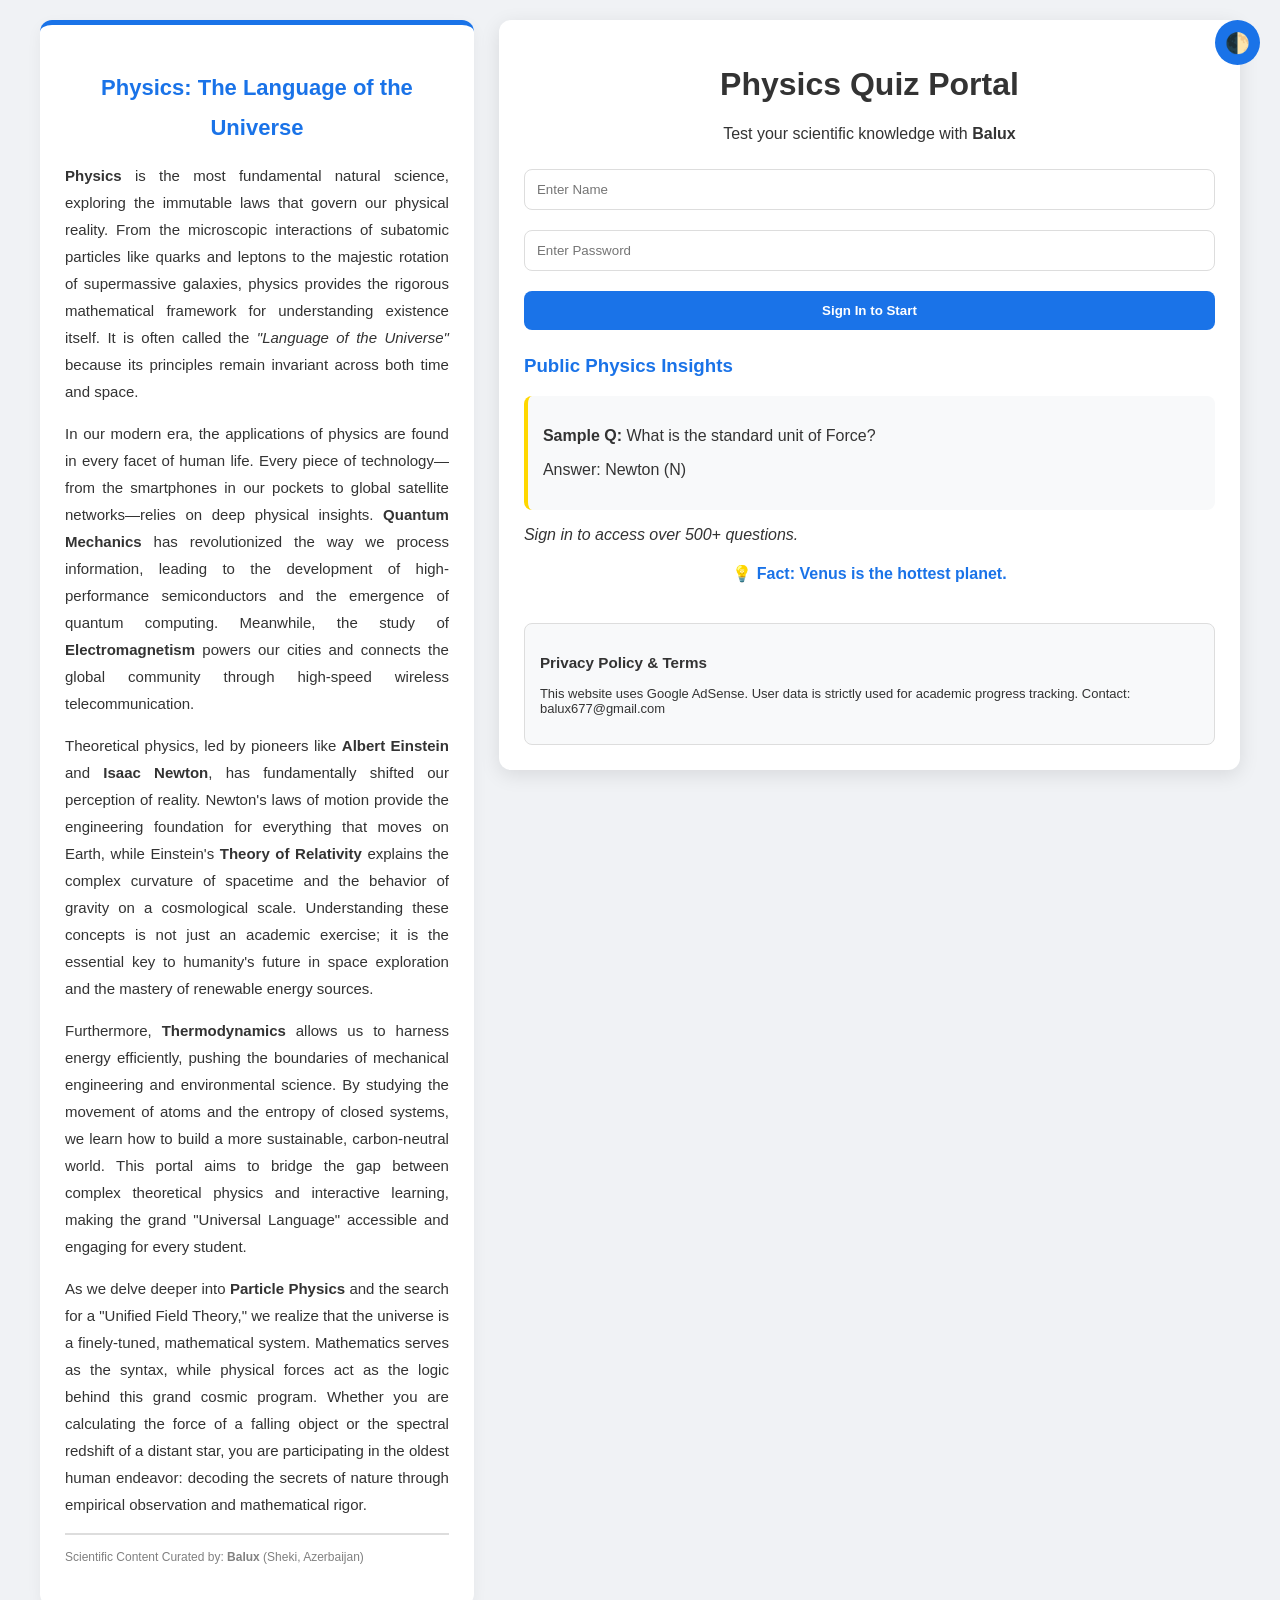
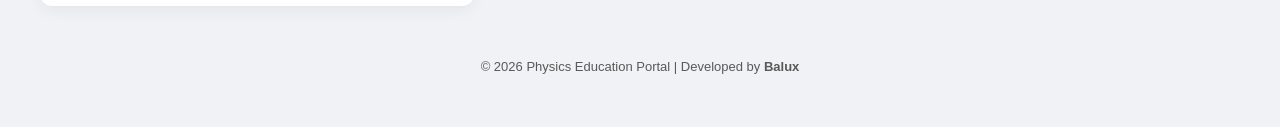
==== commit 933f1df6: "index.html" ====
--- a/index.html
+++ b/index.html
@@ -1,487 +1,259 @@
 <!DOCTYPE html>
-
 <html lang="en">
-
 <head>
-
     <meta charset="UTF-8">
-
     <meta name="viewport" content="width=device-width, initial-scale=1.0">
-
     <title>Physics Education Portal | Interactive Learning by Balux</title>
-
     
-
     <script type="application/ld+json">
-
     {
-
       "@context": "https://schema.org",
-
       "@type": "WebSite",
-
       "name": "Physics Portal",
-
       "url": "https://fizikatesti.vercel.app/",
-
       "description": "Educational physics portal providing interactive tests and fundamental science laws for students."
-
-    }
-
+    }
     </script>
 
-
-
     <script async src="https://pagead2.googlesyndication.com/pagead/js/adsbygoogle.js?client=ca-pub-9703596160659929" crossorigin="anonymous"></script>
 
-
-
     <style>
-
         :root { --bg: #f0f2f5; --container-bg: #ffffff; --text: #333; --primary: #1a73e8; --card: #f8f9fa; --border: #ddd; }
-
         .dark-mode { --bg: #121212; --container-bg: #1e1e1e; --text: #e0e0e0; --primary: #8ab4f8; --card: #2d2d2d; --border: #444; }
 
-
-
         body { font-family: 'Segoe UI', Tahoma, Geneva, Verdana, sans-serif; margin: 0; background-color: var(--bg); color: var(--text); display: flex; flex-direction: column; align-items: center; padding: 20px; transition: 0.3s; }
-
-        
-
+        
         .main-wrapper { display: flex; flex-direction: row; gap: 25px; max-width: 1200px; width: 100%; align-items: flex-start; }
-
-        
-
+        
         .essay-sidebar { flex: 1; background: var(--container-bg); padding: 25px; border-radius: 12px; box-shadow: 0 5px 15px rgba(0,0,0,0.05); border-top: 5px solid var(--primary); font-size: 15px; line-height: 1.8; text-align: justify; }
-
         .essay-sidebar h2 { color: var(--primary); font-size: 22px; text-align: center; margin-bottom: 15px; }
 
-
-
         .container { flex: 1.8; background: var(--container-bg); padding: 25px; border-radius: 12px; box-shadow: 0 5px 20px rgba(0,0,0,0.1); text-align: center; }
 
-
-
         @media (max-width: 900px) {
-
             .main-wrapper { flex-direction: column; align-items: center; }
-
             .essay-sidebar, .container { width: 100%; box-sizing: border-box; }
-
-        }
-
-
+        }
 
         input, select { width: 100%; padding: 12px; margin: 10px 0; border: 1px solid var(--border); border-radius: 8px; box-sizing: border-box; background: var(--container-bg); color: var(--text); }
-
         .btn-style { width: 100%; padding: 12px; border: none; border-radius: 8px; cursor: pointer; font-weight: bold; margin-top: 10px; transition: 0.3s; }
-
         .btn-primary { background-color: var(--primary); color: white; }
-
         .btn-danger { background-color: #d93025; color: white; }
-
         .btn-success { background-color: #2e7d32; color: white; }
-
-        
-
+        
         .btn-dark { position: fixed; top: 20px; right: 20px; width: 45px; height: 45px; border-radius: 50%; border: none; cursor: pointer; background: var(--primary); color: white; font-size: 20px; z-index: 1001; }
 
-
-
         .question { background: var(--card); padding: 15px; border-radius: 8px; margin-bottom: 15px; border-left: 4px solid var(--primary); text-align: left; }
-
-        
-
+        
         .option-row { display: flex; align-items: center; gap: 10px; padding: 8px; margin: 4px 0; cursor: pointer; border-radius: 4px; transition: 0.2s; }
-
         .option-row:hover { background: rgba(26, 115, 232, 0.1); }
-
         .option-row input { width: 18px !important; height: 18px !important; margin: 0 !important; cursor: pointer; }
 
-
-
         .correct { background-color: #2e7d32 !important; color: white; }
-
         .wrong { background-color: #c62828 !important; color: white; }
 
-
-
         .policy-section { text-align: left; font-size: 13px; margin-top: 40px; padding: 15px; background: var(--card); border-radius: 8px; border: 1px solid var(--border); }
-
         footer { margin-top: 40px; text-align: center; font-size: 13px; opacity: 0.8; padding-bottom: 20px; }
-
     </style>
-
 </head>
-
 <body>
 
-
-
 <button class="btn-dark" onclick="toggleDarkMode()">🌓</button>
 
-
-
 <div class="main-wrapper">
-
     <aside class="essay-sidebar" id="essayAside">
-
         <h2>Physics: The Language of the Universe</h2>
-
         <p><strong>Physics</strong> is the most fundamental natural science, exploring the immutable laws that govern our physical reality. From the microscopic interactions of subatomic particles like quarks and leptons to the majestic rotation of supermassive galaxies, physics provides the rigorous mathematical framework for understanding existence itself. It is often called the <em>"Language of the Universe"</em> because its principles remain invariant across both time and space.</p>
-
-        
-
+        
         <p>In our modern era, the applications of physics are found in every facet of human life. Every piece of technology—from the smartphones in our pockets to global satellite networks—relies on deep physical insights. <strong>Quantum Mechanics</strong> has revolutionized the way we process information, leading to the development of high-performance semiconductors and the emergence of quantum computing. Meanwhile, the study of <strong>Electromagnetism</strong> powers our cities and connects the global community through high-speed wireless telecommunication.</p>
-
-        
-
+        
         <p>Theoretical physics, led by pioneers like <strong>Albert Einstein</strong> and <strong>Isaac Newton</strong>, has fundamentally shifted our perception of reality. Newton's laws of motion provide the engineering foundation for everything that moves on Earth, while Einstein's <strong>Theory of Relativity</strong> explains the complex curvature of spacetime and the behavior of gravity on a cosmological scale. Understanding these concepts is not just an academic exercise; it is the essential key to humanity's future in space exploration and the mastery of renewable energy sources.</p>
 
-
-
         <p>Furthermore, <strong>Thermodynamics</strong> allows us to harness energy efficiently, pushing the boundaries of mechanical engineering and environmental science. By studying the movement of atoms and the entropy of closed systems, we learn how to build a more sustainable, carbon-neutral world. This portal aims to bridge the gap between complex theoretical physics and interactive learning, making the grand "Universal Language" accessible and engaging for every student.</p>
-
-        
-
+        
         <p>As we delve deeper into <strong>Particle Physics</strong> and the search for a "Unified Field Theory," we realize that the universe is a finely-tuned, mathematical system. Mathematics serves as the syntax, while physical forces act as the logic behind this grand cosmic program. Whether you are calculating the force of a falling object or the spectral redshift of a distant star, you are participating in the oldest human endeavor: decoding the secrets of nature through empirical observation and mathematical rigor.</p>
-
-        
-
+        
         <hr style="border: 0.5px solid var(--border);">
-
         <p style="font-size: 12px; color: gray;">Scientific Content Curated by: <strong>Balux</strong> (Sheki, Azerbaijan)</p>
-
     </aside>
 
-
-
     <main class="container">
-
         <div id="maintenanceMode" style="display:none; padding: 20px; border: 2px solid #d93025; border-radius: 8px; background: #fff5f5; margin-bottom: 15px;">
-
             <h1 style="color: #d93025;">System Maintenance</h1>
-
             <p>Access is temporarily restricted for technical updates. Please check back later.</p>
-
-        </div>
-
-
+        </div>
 
         <div id="loginSection">
-
             <h1>Physics Quiz Portal</h1>
-
             <p>Test your scientific knowledge with <strong>Balux</strong></p>
-
             <input type="text" id="username" placeholder="Enter Name">
-
             <input type="password" id="password" placeholder="Enter Password">
-
             <button onclick="handleLogin()" class="btn-style btn-primary">Sign In to Start</button>
-
             
-
             <div id="staticContent" style="text-align: left; margin-top: 25px;">
-
                 <h3 style="color: var(--primary);">Public Physics Insights</h3>
-
                 <div class="question" style="border-left: 4px solid gold;">
-
                     <p><strong>Sample Q:</strong> What is the standard unit of Force?</p>
-
                     <p>Answer: Newton (N)</p>
-
                 </div>
-
                 <p><em>Sign in to access over 500+ questions.</em></p>
-
             </div>
-
-        </div>
-
-
+        </div>
 
         <div id="adminPanel" style="display:none;">
-
             <h2>Administrator Dashboard</h2>
-
             <button id="siteToggleBtn" onclick="toggleSiteStatus()" class="btn-style btn-danger">Loading status...</button>
-
             <div id="resultsTable" style="margin-top: 20px;">
-
                 <table style="width:100%; border-collapse: collapse;">
-
                     <thead><tr style="border-bottom: 2px solid var(--border);"><th>Student</th><th>Score</th><th>Date</th></tr></thead>
-
                     <tbody id="resultsBody"></tbody>
-
                 </table>
-
             </div>
-
             <button onclick="location.reload()" class="btn-style">Log Out</button>
-
-        </div>
-
-
+        </div>
 
         <div id="userPanel" style="display:none;">
-
             <h2 id="welcomeUser"></h2>
-
             <select id="classSelect" onchange="loadQuiz(this.value)">
-
                 <option value="sinif7_fizika.json">7th Grade Physics</option>
-
                 <option value="sinif8_fizika.json">8th Grade Physics</option>
-
                 <option value="sinif9_fizika.json">9th Grade Physics</option>
-
                 <option value="sinif10_fizika.json">10th Grade Physics</option>
-
                 <option value="sinif11_fizika.json">11th Grade Physics</option>
-
             </select>
-
             <div id="quizArea"></div>
-
             <button id="finishBtn" onclick="finishQuiz()" class="btn-style btn-primary" style="display:none;">Submit Answers</button>
-
             <div id="userResult"></div>
-
             <button onclick="location.reload()" class="btn-style">Log Out</button>
-
-        </div>
-
-
+        </div>
 
         <div id="seoText">
-
             <div id="dailyFact" style="margin-top:20px; font-weight:bold; color:var(--primary);">💡 Loading facts...</div>
-
             <div class="policy-section">
-
                 <h3>Privacy Policy & Terms</h3>
-
                 <p>This website uses Google AdSense. User data is strictly used for academic progress tracking. Contact: balux677@gmail.com</p>
-
             </div>
-
-        </div>
-
+        </div>
     </main>
-
 </div>
 
-
-
 <footer>
-
     <p>© 2026 Physics Education Portal | Developed by <strong>Balux</strong></p>
-
 </footer>
 
-
-
 <script>
-
     const dbURL = "https://fizikatesti-7fb62-default-rtdb.firebaseio.com/";
-
     const facts = ["Lightning is 30,000°C.", "Venus is the hottest planet.", "Light speed is 300k km/s."];
-
     let currentQuizData = [];
-
-    let isSiteClosed = false;
-
+    let isSiteClosed = false; // Başlanğıcda sayt mütləq AÇIQDIR
     let currentUser = "";
 
-
-
     async function checkSiteStatus() {
-
         try {
-
             const r = await fetch(dbURL + "status.json");
-
-            isSiteClosed = await r.json();
-
+            const data = await r.json();
+            
+            // Əgər data null deyilsə (yəni bazada nəsə varsa), o zaman bazadakı statusu tətbiq et
+            if (data !== null) {
+                isSiteClosed = data;
+            } else {
+                isSiteClosed = false; // Baza boşdursa açıq qalsın
+            }
+            
             const btn = document.getElementById('siteToggleBtn');
-
             if(btn) {
-
                 btn.innerText = isSiteClosed ? "Open Site" : "Close Site (Maintenance)";
-
                 btn.className = isSiteClosed ? "btn-style btn-success" : "btn-style btn-danger";
-
             }
-
-        } catch (e) {}
-
-    }
-
+        } catch (e) {
+            isSiteClosed = false; // Xəta olarsa saytın qapanmaması üçün
+        }
+    }
     checkSiteStatus();
 
-
-
     async function toggleSiteStatus() {
-
         isSiteClosed = !isSiteClosed;
-
         await fetch(dbURL + "status.json", { method: 'PUT', body: JSON.stringify(isSiteClosed) });
-
         checkSiteStatus();
-
-    }
-
-
+    }
 
     function toggleDarkMode() { document.body.classList.toggle('dark-mode'); }
-
     
-
     document.getElementById('dailyFact').innerText = "💡 Fact: " + facts[Math.floor(Math.random() * facts.length)];
 
-
-
     function handleLogin() {
-
         const u = document.getElementById('username').value.trim();
-
         const p = document.getElementById('password').value;
 
-
-
+        // Admin hər zaman girə bilsin deyə status yoxlamasını admin loginindən sonraya qoydum
         if (u === "ebalux" && p === "12345") {
-
             document.getElementById('loginSection').style.display = 'none';
-
             document.getElementById('adminPanel').style.display = 'block';
-
             showAdmin();
-
-        } else if (u !== "") {
-
-            if (isSiteClosed) {
-
+            return;
+        } 
+        
+        if (u !== "") {
+            // İstifadəçi girişi zamanı saytın bağlı olub-olmadığını dəqiq yoxla
+            if (isSiteClosed === true) {
                 document.getElementById('loginSection').style.display = 'none';
-
                 document.getElementById('maintenanceMode').style.display = 'block';
-
             } else {
-
                 currentUser = u;
-
                 document.getElementById('loginSection').style.display = 'none';
-
                 document.getElementById('userPanel').style.display = 'block';
-
                 document.getElementById('welcomeUser').innerText = "Welcome, " + u;
-
                 loadQuiz("sinif7_fizika.json");
-
             }
-
-        }
-
-    }
-
-
+        }
+    }
 
     async function showAdmin() {
-
         const r = await fetch(dbURL + "results.json");
-
         const d = await r.json();
-
         const b = document.getElementById('resultsBody');
-
         b.innerHTML = "";
-
         if(d) {
-
             Object.keys(d).reverse().forEach(k => {
-
                 b.innerHTML += `<tr><td>${d[k].name}</td><td>${d[k].score}</td><td>${d[k].date}</td></tr>`;
-
             });
-
-        }
-
-    }
-
-
+        }
+    }
 
     function loadQuiz(file) {
-
         fetch(file).then(r => r.json()).then(data => {
-
             currentQuizData = data;
-
             const area = document.getElementById('quizArea');
-
             area.innerHTML = data.map((q, i) => `
-
                 <div class="question">
-
                     <p><strong>Q${i+1}:</strong> ${q.question}</p>
-
                     <div style="display:flex; flex-direction:column;">
-
                         ${q.options.map((opt, oi) => `
-
                             <label class="option-row" id="l-q${i}-o${oi}">
-
                                 <input type="radio" name="q${i}" value="${opt}"> <span>${opt}</span>
-
                             </label>`).join('')}
-
                     </div>
-
                 </div>`).join('');
-
             document.getElementById('finishBtn').style.display = 'block';
-
         });
-
-    }
-
-
+    }
 
     async function finishQuiz() {
-
         let correct = 0;
-
         currentQuizData.forEach((q, i) => {
-
             const sel = document.querySelector(`input[name="q${i}"]:checked`);
-
             q.options.forEach((opt, oi) => {
-
                 const lb = document.getElementById(`l-q${i}-o${oi}`);
-
                 if (opt === q.correctAnswer) lb.classList.add('correct');
-
                 if (sel && sel.value === opt && sel.value !== q.correctAnswer) lb.classList.add('wrong');
-
             });
-
             if (sel && sel.value === q.correctAnswer) correct++;
-
         });
-
         const res = `${correct} / ${currentQuizData.length}`;
-
         document.getElementById('userResult').innerHTML = `<h3>Result: ${res}</h3>`;
-
         await fetch(dbURL + "results.json", { method: 'POST', body: JSON.stringify({ name: currentUser, score: res, date: new Date().toLocaleString() }) });
-
         document.getElementById('finishBtn').style.display = 'none';
-
-    }
-
+    }
 </script>
-
 </body>
-
 </html>
